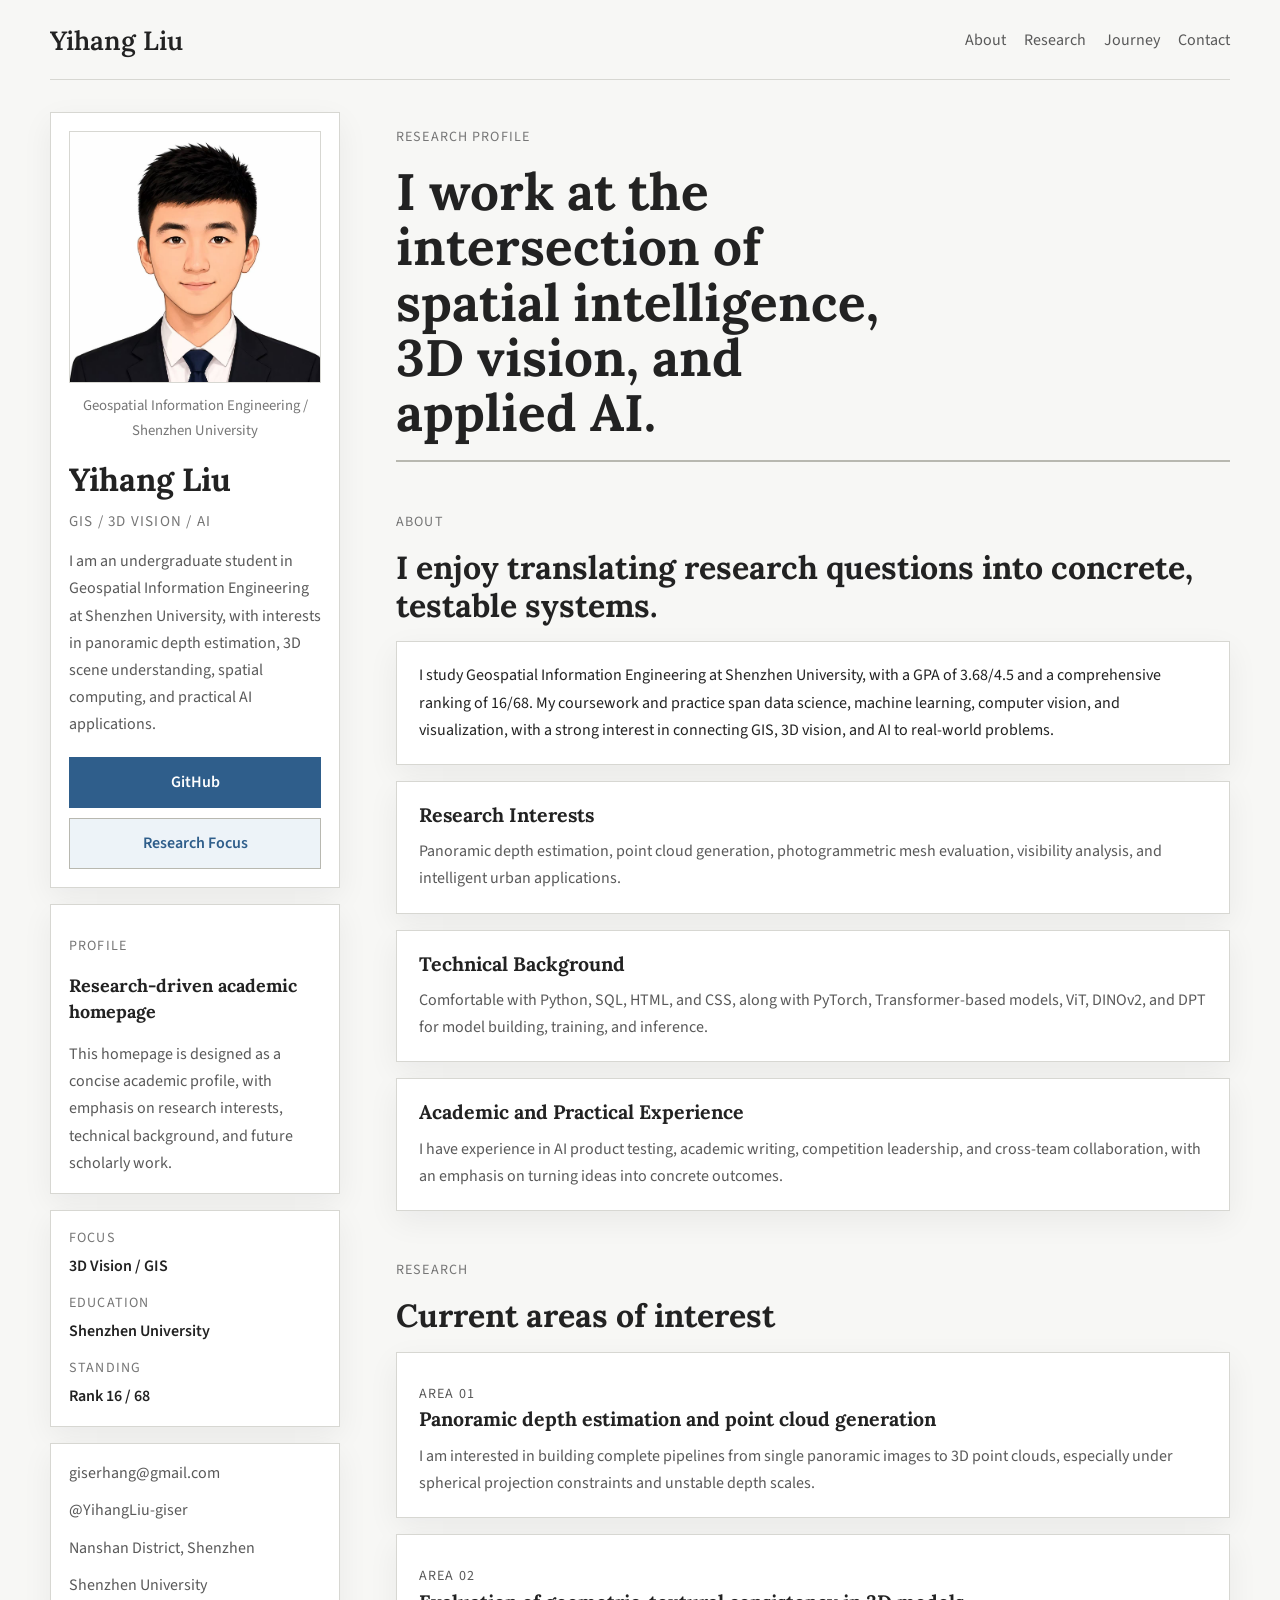
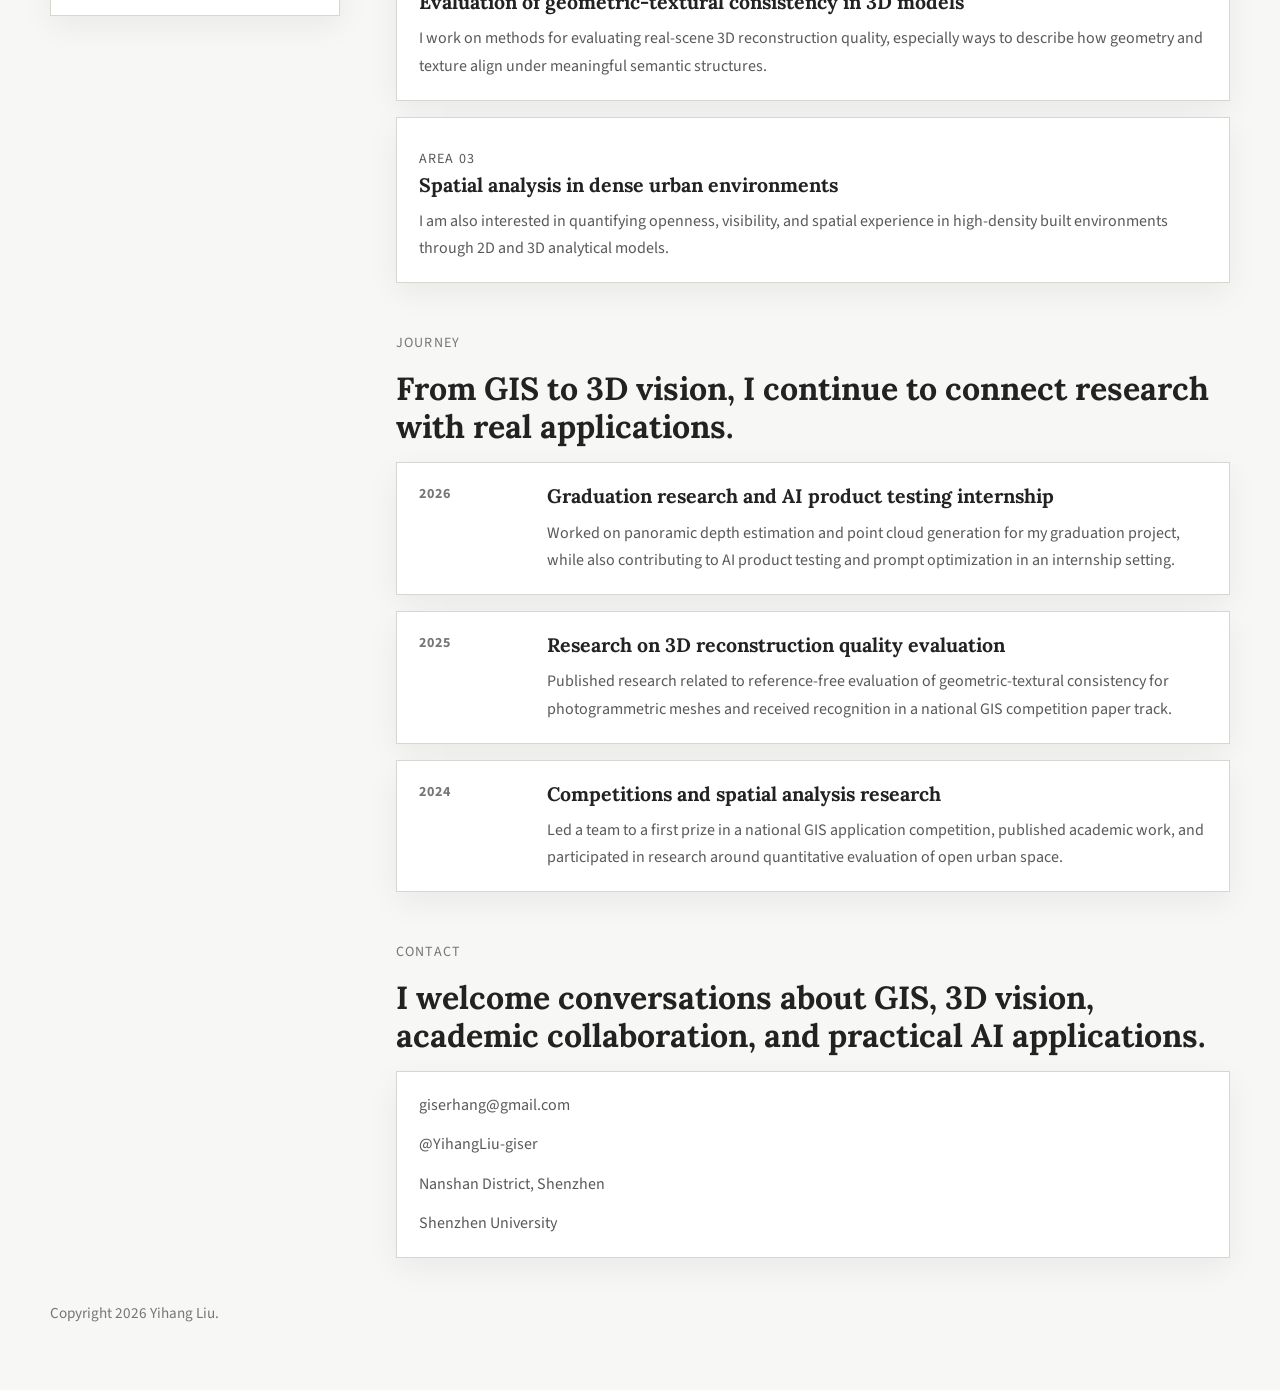
==== index.html @ d3632fd4 "Restyle homepage to academic layout" ====
﻿<!DOCTYPE html>
<html lang="en">
  <head>
    <meta charset="UTF-8" />
    <meta name="viewport" content="width=device-width, initial-scale=1.0" />
    <title>Yihang Liu | Academic Homepage</title>
    <meta
      name="description"
      content="Academic homepage of Yihang Liu, featuring research interests, academic experience, and contact information in 3D vision, GIS, and AI."
    />
    <link rel="preconnect" href="https://fonts.googleapis.com" />
    <link rel="preconnect" href="https://fonts.gstatic.com" crossorigin />
    <link
      href="https://fonts.googleapis.com/css2?family=Lora:wght@500;600;700&family=Source+Sans+3:wght@400;500;600;700&display=swap"
      rel="stylesheet"
    />
    <style>
:root {
  --page-bg: #f7f7f5;
  --surface: #ffffff;
  --line: #d7d7d2;
  --line-strong: #b8b8b0;
  --text: #222222;
  --muted: #595959;
  --muted-soft: #767676;
  --accent: #2f5e8b;
  --accent-soft: #edf3f8;
  --shadow: 0 10px 30px rgba(15, 20, 30, 0.06);
}

* {
  box-sizing: border-box;
}

html {
  scroll-behavior: smooth;
}

body {
  margin: 0;
  background: var(--page-bg);
  color: var(--text);
  font-family: "Source Sans 3", sans-serif;
  line-height: 1.7;
}

a {
  color: var(--accent);
  text-decoration: none;
}

a:hover {
  text-decoration: underline;
}

.page-shell {
  width: min(1180px, calc(100% - 32px));
  margin: 0 auto;
  padding: 0 0 48px;
}

.site-header {
  position: sticky;
  top: 0;
  z-index: 10;
  display: flex;
  align-items: center;
  justify-content: space-between;
  gap: 24px;
  padding: 18px 0 16px;
  border-bottom: 1px solid var(--line);
  background: rgba(247, 247, 245, 0.96);
  backdrop-filter: blur(10px);
}

.brand {
  color: var(--text);
  font-family: "Lora", serif;
  font-size: 1.65rem;
  font-weight: 600;
}

.site-nav {
  display: flex;
  flex-wrap: wrap;
  gap: 18px;
}

.site-nav a {
  color: var(--muted);
  font-size: 1rem;
}

.page-layout {
  display: grid;
  grid-template-columns: minmax(250px, 290px) minmax(0, 1fr);
  gap: 56px;
  padding-top: 32px;
}

.profile-sidebar {
  position: sticky;
  top: 92px;
  align-self: start;
}

.profile-card,
.profile-note,
.profile-stats,
.profile-contact,
.about-summary,
.detail-card,
.project-entry,
.timeline-entry,
.contact-list {
  background: var(--surface);
  border: 1px solid var(--line);
  box-shadow: var(--shadow);
}

.profile-card,
.profile-note,
.profile-stats,
.profile-contact {
  margin-bottom: 16px;
}

.profile-card {
  padding: 18px;
}

.profile-media {
  margin-bottom: 18px;
}

.profile-media img {
  display: block;
  width: 100%;
  border: 1px solid var(--line);
}

.profile-caption {
  margin: 10px 0 0;
  color: var(--muted-soft);
  font-size: 0.92rem;
  text-align: center;
}

.profile-name,
.intro-section h2,
.section-heading h2,
.detail-card h3,
.project-entry h3,
.timeline-entry h3,
.profile-note h2 {
  margin: 0;
  font-family: "Lora", serif;
}

.profile-name {
  font-size: 2rem;
  line-height: 1.18;
}

.profile-role {
  margin: 10px 0 0;
  color: var(--muted-soft);
  font-size: 0.94rem;
  text-transform: uppercase;
  letter-spacing: 0.08em;
}

.profile-bio {
  margin: 14px 0 0;
  color: var(--muted);
  font-size: 1rem;
}

.profile-actions {
  display: flex;
  flex-direction: column;
  gap: 10px;
  margin-top: 18px;
}

.button {
  display: block;
  padding: 11px 14px;
  border: 1px solid var(--line-strong);
  font-weight: 600;
  text-align: center;
}

.button.primary {
  color: #ffffff;
  background: var(--accent);
  border-color: var(--accent);
}

.button.secondary {
  color: var(--accent);
  background: var(--accent-soft);
}

.profile-note,
.profile-stats,
.profile-contact {
  padding: 16px 18px;
}

.note-label,
.section-kicker,
.section-label,
.project-tag,
.timeline-period,
.stat-item span {
  color: var(--muted-soft);
  font-size: 0.88rem;
  letter-spacing: 0.08em;
  text-transform: uppercase;
}

.profile-note h2 {
  margin-top: 6px;
  font-size: 1.12rem;
  line-height: 1.45;
}

.profile-note p:last-child {
  margin-bottom: 0;
  color: var(--muted);
}

.profile-stats {
  display: grid;
  gap: 12px;
}

.stat-item {
  display: grid;
  gap: 2px;
}

.stat-item strong {
  font-size: 1rem;
  font-weight: 600;
}

.profile-contact {
  display: grid;
  gap: 10px;
}

.contact-item {
  color: var(--muted);
  font-size: 1rem;
}

.content-column {
  min-width: 0;
}

.intro-section {
  padding-bottom: 20px;
  border-bottom: 2px solid var(--line-strong);
}

.intro-section h2 {
  max-width: 15ch;
  margin-top: 8px;
  font-size: clamp(2.35rem, 4vw, 3.6rem);
  line-height: 1.08;
}

.section {
  padding-top: 34px;
}

.section-heading {
  margin-bottom: 16px;
}

.section-heading h2 {
  margin-top: 6px;
  font-size: 2rem;
  line-height: 1.2;
}

.about-summary,
.contact-list {
  padding: 20px 22px;
}

.about-summary p,
.contact-list {
  margin: 0;
}

.about-points,
.project-list,
.timeline {
  display: grid;
  gap: 16px;
  margin-top: 16px;
}

.detail-card,
.project-entry,
.timeline-entry {
  padding: 20px 22px;
}

.detail-card h3,
.project-entry h3,
.timeline-entry h3 {
  font-size: 1.22rem;
  line-height: 1.35;
}

.detail-card p,
.project-entry p,
.timeline-entry p {
  margin: 10px 0 0;
  color: var(--muted);
}

.project-tag {
  margin: 0 0 8px;
}

.project-media {
  margin-top: 16px;
}

.project-media img {
  display: block;
  width: 100%;
  border: 1px solid var(--line);
}

.inline-link {
  display: inline-block;
  margin-top: 12px;
  font-weight: 600;
}

.timeline {
  position: relative;
}

.timeline-entry {
  display: grid;
  grid-template-columns: 110px 1fr;
  gap: 18px;
}

.timeline-period {
  font-weight: 700;
}

.contact-list {
  display: grid;
  gap: 12px;
}

.site-footer {
  padding-top: 28px;
  color: var(--muted-soft);
  font-size: 0.95rem;
}

.reveal {
  opacity: 0;
  transform: translateY(12px);
  transition: opacity 420ms ease, transform 420ms ease;
}

.reveal.is-visible {
  opacity: 1;
  transform: translateY(0);
}

@media (max-width: 960px) {
  .page-layout {
    grid-template-columns: 1fr;
    gap: 28px;
  }

  .profile-sidebar {
    position: static;
  }

  .intro-section h2 {
    max-width: none;
  }
}

@media (max-width: 640px) {
  .page-shell {
    width: min(100% - 20px, 1180px);
  }

  .site-header {
    position: static;
    flex-direction: column;
    align-items: flex-start;
  }

  .site-nav {
    gap: 14px;
  }

  .timeline-entry {
    grid-template-columns: 1fr;
    gap: 10px;
  }
}

    </style>
  </head>
  <body>
    <div class="page-shell">
      <header class="site-header">
        <a class="brand" id="brand-link" href="#top">Yihang Liu</a>
        <nav class="site-nav" id="site-nav" aria-label="Primary"></nav>
      </header>

      <main class="page-layout" id="top">
        <aside class="profile-sidebar reveal">
          <div class="profile-card">
            <div class="profile-media" id="hero-media" hidden></div>
            <h1 class="profile-name" id="sidebar-name"></h1>
            <p class="profile-role" id="hero-eyebrow"></p>
            <p class="profile-bio" id="hero-text"></p>
            <div class="profile-actions" id="hero-actions"></div>
          </div>

          <div class="profile-note">
            <p class="note-label" id="hero-card-label"></p>
            <h2 id="hero-card-title"></h2>
            <p id="hero-card-text"></p>
          </div>

          <div class="profile-stats" id="hero-stats"></div>
          <div class="profile-contact" id="sidebar-contact"></div>
        </aside>

        <article class="content-column">
          <section class="intro-section reveal">
            <p class="section-kicker">Research Profile</p>
            <h2 id="hero-title"></h2>
          </section>

          <section class="section reveal" id="about">
            <div class="section-heading">
              <p class="section-label" id="about-eyebrow"></p>
              <h2 id="about-title"></h2>
            </div>
            <div class="about-summary">
              <p id="about-summary"></p>
            </div>
            <div class="about-points" id="about-points"></div>
          </section>

          <section class="section reveal" id="projects">
            <div class="section-heading">
              <p class="section-label" id="projects-eyebrow"></p>
              <h2 id="projects-title"></h2>
            </div>
            <div class="project-list" id="project-grid"></div>
          </section>

          <section class="section reveal" id="journey">
            <div class="section-heading">
              <p class="section-label" id="journey-eyebrow"></p>
              <h2 id="journey-title"></h2>
            </div>
            <div class="timeline" id="timeline"></div>
          </section>

          <section class="section reveal" id="contact">
            <div class="section-heading">
              <p class="section-label" id="contact-eyebrow"></p>
              <h2 id="contact-title"></h2>
            </div>
            <div class="contact-list" id="contact-card"></div>
          </section>
        </article>
      </main>

      <footer class="site-footer">
        <p id="footer-text"></p>
      </footer>
    </div>

    <script>
window.SITE_CONTENT = {
  meta: {
    title: "Yihang Liu | Academic Homepage",
    description:
      "Academic homepage of Yihang Liu, featuring research interests, academic experience, and contact information in 3D vision, GIS, and AI.",
  },
  brand: "Yihang Liu",
  navigation: [
    { label: "About", href: "#about" },
    { label: "Research", href: "#projects" },
    { label: "Journey", href: "#journey" },
    { label: "Contact", href: "#contact" },
  ],
  hero: {
    eyebrow: "GIS / 3D Vision / AI",
    title: "I work at the intersection of spatial intelligence, 3D vision, and applied AI.",
    text:
      "I am an undergraduate student in Geospatial Information Engineering at Shenzhen University, with interests in panoramic depth estimation, 3D scene understanding, spatial computing, and practical AI applications.",
    actions: [
      { label: "GitHub", href: "https://github.com/YihangLiu-giser", variant: "primary" },
      { label: "Research Focus", href: "#projects", variant: "secondary" },
    ],
    panel: {
      label: "Profile",
      title: "Research-driven academic homepage",
      text:
        "This homepage is designed as a concise academic profile, with emphasis on research interests, technical background, and future scholarly work.",
    },
    image: {
      src: "[data-uri]",
      alt: "Portrait of Yihang Liu",
      caption: "Geospatial Information Engineering / Shenzhen University",
    },
    stats: [
      { label: "Focus", value: "3D Vision / GIS" },
      { label: "Education", value: "Shenzhen University" },
      { label: "Standing", value: "Rank 16 / 68" },
    ],
  },
  about: {
    eyebrow: "About",
    title: "I enjoy translating research questions into concrete, testable systems.",
    summary:
      "I study Geospatial Information Engineering at Shenzhen University, with a GPA of 3.68/4.5 and a comprehensive ranking of 16/68. My coursework and practice span data science, machine learning, computer vision, and visualization, with a strong interest in connecting GIS, 3D vision, and AI to real-world problems.",
    points: [
      {
        title: "Research Interests",
        text: "Panoramic depth estimation, point cloud generation, photogrammetric mesh evaluation, visibility analysis, and intelligent urban applications.",
      },
      {
        title: "Technical Background",
        text: "Comfortable with Python, SQL, HTML, and CSS, along with PyTorch, Transformer-based models, ViT, DINOv2, and DPT for model building, training, and inference.",
      },
      {
        title: "Academic and Practical Experience",
        text: "I have experience in AI product testing, academic writing, competition leadership, and cross-team collaboration, with an emphasis on turning ideas into concrete outcomes.",
      },
    ],
  },
  projects: {
    eyebrow: "Research",
    title: "Current areas of interest",
    items: [
      {
        tag: "Area 01",
        title: "Panoramic depth estimation and point cloud generation",
        text:
          "I am interested in building complete pipelines from single panoramic images to 3D point clouds, especially under spherical projection constraints and unstable depth scales.",
        href: "",
        linkLabel: "",
        image: {
          src: "",
          alt: "Panoramic depth research",
        },
      },
      {
        tag: "Area 02",
        title: "Evaluation of geometric-textural consistency in 3D models",
        text:
          "I work on methods for evaluating real-scene 3D reconstruction quality, especially ways to describe how geometry and texture align under meaningful semantic structures.",
        href: "",
        linkLabel: "",
        image: {
          src: "",
          alt: "3D model evaluation",
        },
      },
      {
        tag: "Area 03",
        title: "Spatial analysis in dense urban environments",
        text:
          "I am also interested in quantifying openness, visibility, and spatial experience in high-density built environments through 2D and 3D analytical models.",
        href: "",
        linkLabel: "",
        image: {
          src: "",
          alt: "Urban spatial analysis",
        },
      },
    ],
  },
  journey: {
    eyebrow: "Journey",
    title: "From GIS to 3D vision, I continue to connect research with real applications.",
    items: [
      {
        period: "2026",
        title: "Graduation research and AI product testing internship",
        text:
          "Worked on panoramic depth estimation and point cloud generation for my graduation project, while also contributing to AI product testing and prompt optimization in an internship setting.",
      },
      {
        period: "2025",
        title: "Research on 3D reconstruction quality evaluation",
        text:
          "Published research related to reference-free evaluation of geometric-textural consistency for photogrammetric meshes and received recognition in a national GIS competition paper track.",
      },
      {
        period: "2024",
        title: "Competitions and spatial analysis research",
        text:
          "Led a team to a first prize in a national GIS application competition, published academic work, and participated in research around quantitative evaluation of open urban space.",
      },
    ],
  },
  contact: {
    eyebrow: "Contact",
    title: "I welcome conversations about GIS, 3D vision, academic collaboration, and practical AI applications.",
    items: [
      { label: "giserhang@gmail.com", href: "mailto:giserhang@gmail.com" },
      { label: "@YihangLiu-giser", href: "https://github.com/YihangLiu-giser" },
      { label: "Nanshan District, Shenzhen" },
      { label: "Shenzhen University" },
    ],
  },
  footer: {
    name: "Yihang Liu",
  },
};

    </script>
    <script>
const siteContent = window.SITE_CONTENT;

function setText(id, value) {
  const node = document.getElementById(id);
  if (node) {
    node.textContent = value || "";
  }
}

function createLink({ href, label, className }) {
  const anchor = document.createElement("a");
  anchor.href = href;
  anchor.textContent = label;
  if (className) {
    anchor.className = className;
  }
  return anchor;
}

function createSectionCard(title, text) {
  const article = document.createElement("article");
  const heading = document.createElement("h3");
  const paragraph = document.createElement("p");

  article.className = "detail-card";
  heading.textContent = title;
  paragraph.textContent = text;
  article.append(heading, paragraph);

  return article;
}

function renderNav(items) {
  const nav = document.getElementById("site-nav");
  items.forEach((item) => {
    nav.append(createLink({ href: item.href, label: item.label }));
  });
}

function renderHero(hero, brand) {
  setText("sidebar-name", brand);
  setText("hero-eyebrow", hero.eyebrow);
  setText("hero-title", hero.title);
  setText("hero-text", hero.text);
  setText("hero-card-label", hero.panel.label);
  setText("hero-card-title", hero.panel.title);
  setText("hero-card-text", hero.panel.text);

  const actions = document.getElementById("hero-actions");
  hero.actions.forEach((action) => {
    actions.append(
      createLink({
        href: action.href,
        label: action.label,
        className: `button ${action.variant}`,
      })
    );
  });

  const stats = document.getElementById("hero-stats");
  hero.stats.forEach((item) => {
    const article = document.createElement("article");
    const label = document.createElement("span");
    const value = document.createElement("strong");

    article.className = "stat-item";
    label.textContent = item.label;
    value.textContent = item.value;
    article.append(label, value);
    stats.append(article);
  });

  const media = document.getElementById("hero-media");
  if (!hero.image || !hero.image.src) {
    media.hidden = true;
    return;
  }

  media.hidden = false;
  const img = document.createElement("img");
  img.src = hero.image.src;
  img.alt = hero.image.alt || hero.title;
  media.append(img);

  if (hero.image.caption) {
    const caption = document.createElement("p");
    caption.className = "profile-caption";
    caption.textContent = hero.image.caption;
    media.append(caption);
  }
}

function renderAbout(about) {
  setText("about-eyebrow", about.eyebrow);
  setText("about-title", about.title);
  setText("about-summary", about.summary);

  const container = document.getElementById("about-points");
  about.points.forEach((item) => {
    container.append(createSectionCard(item.title, item.text));
  });
}

function renderProjects(projects) {
  setText("projects-eyebrow", projects.eyebrow);
  setText("projects-title", projects.title);

  const grid = document.getElementById("project-grid");
  projects.items.forEach((item) => {
    const article = document.createElement("article");
    const tag = document.createElement("p");
    const heading = document.createElement("h3");
    const text = document.createElement("p");

    article.className = "project-entry";
    tag.className = "project-tag";
    tag.textContent = item.tag;
    heading.textContent = item.title;
    text.textContent = item.text;
    article.append(tag, heading, text);

    if (item.image && item.image.src) {
      const media = document.createElement("div");
      const img = document.createElement("img");
      media.className = "project-media";
      img.src = item.image.src;
      img.alt = item.image.alt || item.title;
      media.append(img);
      article.append(media);
    }

    if (item.href && item.linkLabel) {
      article.append(
        createLink({
          href: item.href,
          label: item.linkLabel,
          className: "inline-link",
        })
      );
    }

    grid.append(article);
  });
}

function renderJourney(journey) {
  setText("journey-eyebrow", journey.eyebrow);
  setText("journey-title", journey.title);

  const timeline = document.getElementById("timeline");
  journey.items.forEach((item) => {
    const article = document.createElement("article");
    const period = document.createElement("span");
    const content = document.createElement("div");
    const heading = document.createElement("h3");
    const text = document.createElement("p");

    article.className = "timeline-entry";
    period.className = "timeline-period";
    period.textContent = item.period;
    heading.textContent = item.title;
    text.textContent = item.text;
    content.append(heading, text);
    article.append(period, content);
    timeline.append(article);
  });
}

function renderContact(contact) {
  setText("contact-eyebrow", contact.eyebrow);
  setText("contact-title", contact.title);

  const mainContainer = document.getElementById("contact-card");
  const sideContainer = document.getElementById("sidebar-contact");

  contact.items.forEach((item) => {
    const row = document.createElement(item.href ? "a" : "span");
    row.className = "contact-item";
    row.textContent = item.label;

    if (item.href) {
      row.href = item.href;
    }

    const sideRow = row.cloneNode(true);
    mainContainer.append(row);
    sideContainer.append(sideRow);
  });
}

function renderFooter(footer) {
  const currentYear = new Date().getFullYear();
  setText("footer-text", `Copyright ${currentYear} ${footer.name}.`);
}

function renderSite(content) {
  document.title = content.meta.title;
  const description = document.querySelector('meta[name="description"]');
  if (description) {
    description.setAttribute("content", content.meta.description);
  }

  const brandLink = document.getElementById("brand-link");
  brandLink.textContent = content.brand;

  renderNav(content.navigation);
  renderHero(content.hero, content.brand);
  renderAbout(content.about);
  renderProjects(content.projects);
  renderJourney(content.journey);
  renderContact(content.contact);
  renderFooter(content.footer);
}

function initReveal() {
  const revealNodes = document.querySelectorAll(".reveal");
  const revealObserver = new IntersectionObserver(
    (entries) => {
      entries.forEach((entry) => {
        if (!entry.isIntersecting) {
          return;
        }
        entry.target.classList.add("is-visible");
        revealObserver.unobserve(entry.target);
      });
    },
    { threshold: 0.12 }
  );

  revealNodes.forEach((node, index) => {
    node.style.transitionDelay = `${Math.min(index * 50, 180)}ms`;
    revealObserver.observe(node);
  });
}

renderSite(siteContent);
initReveal();

    </script>
  </body>
</html>
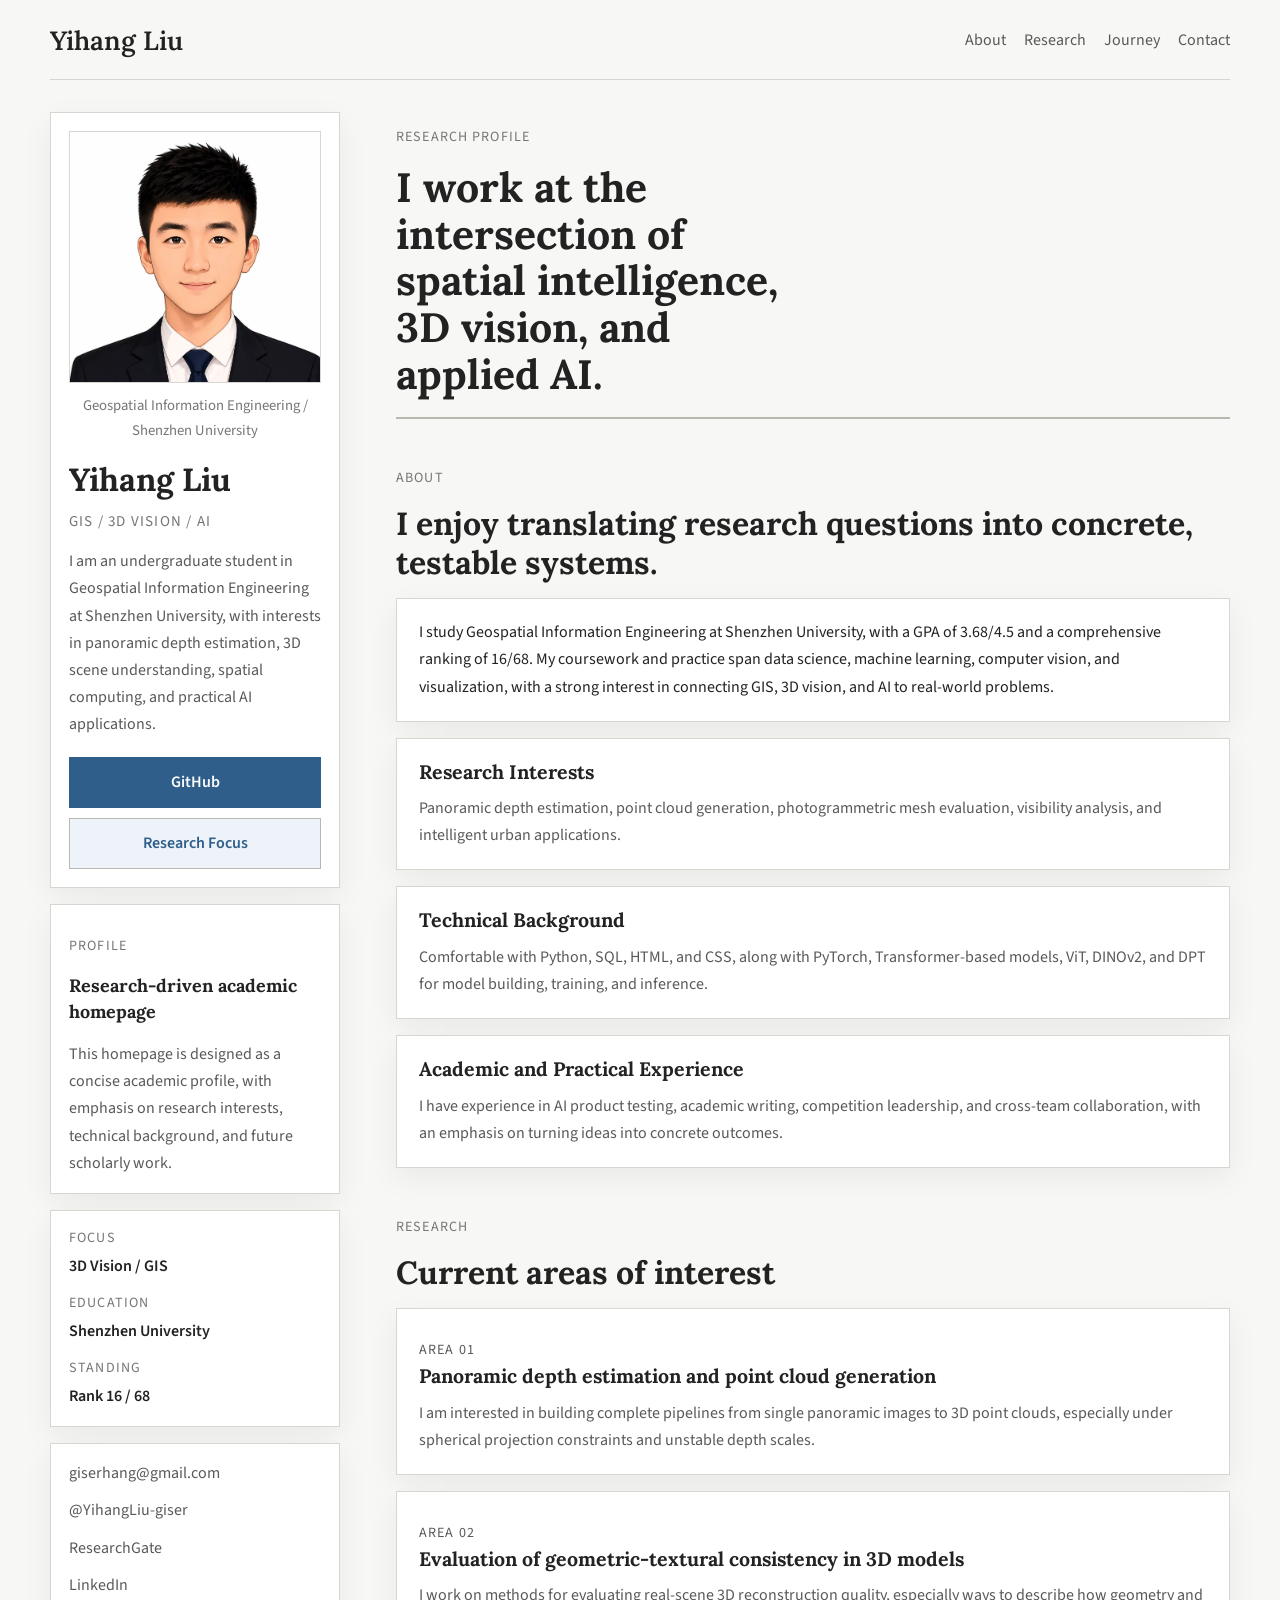
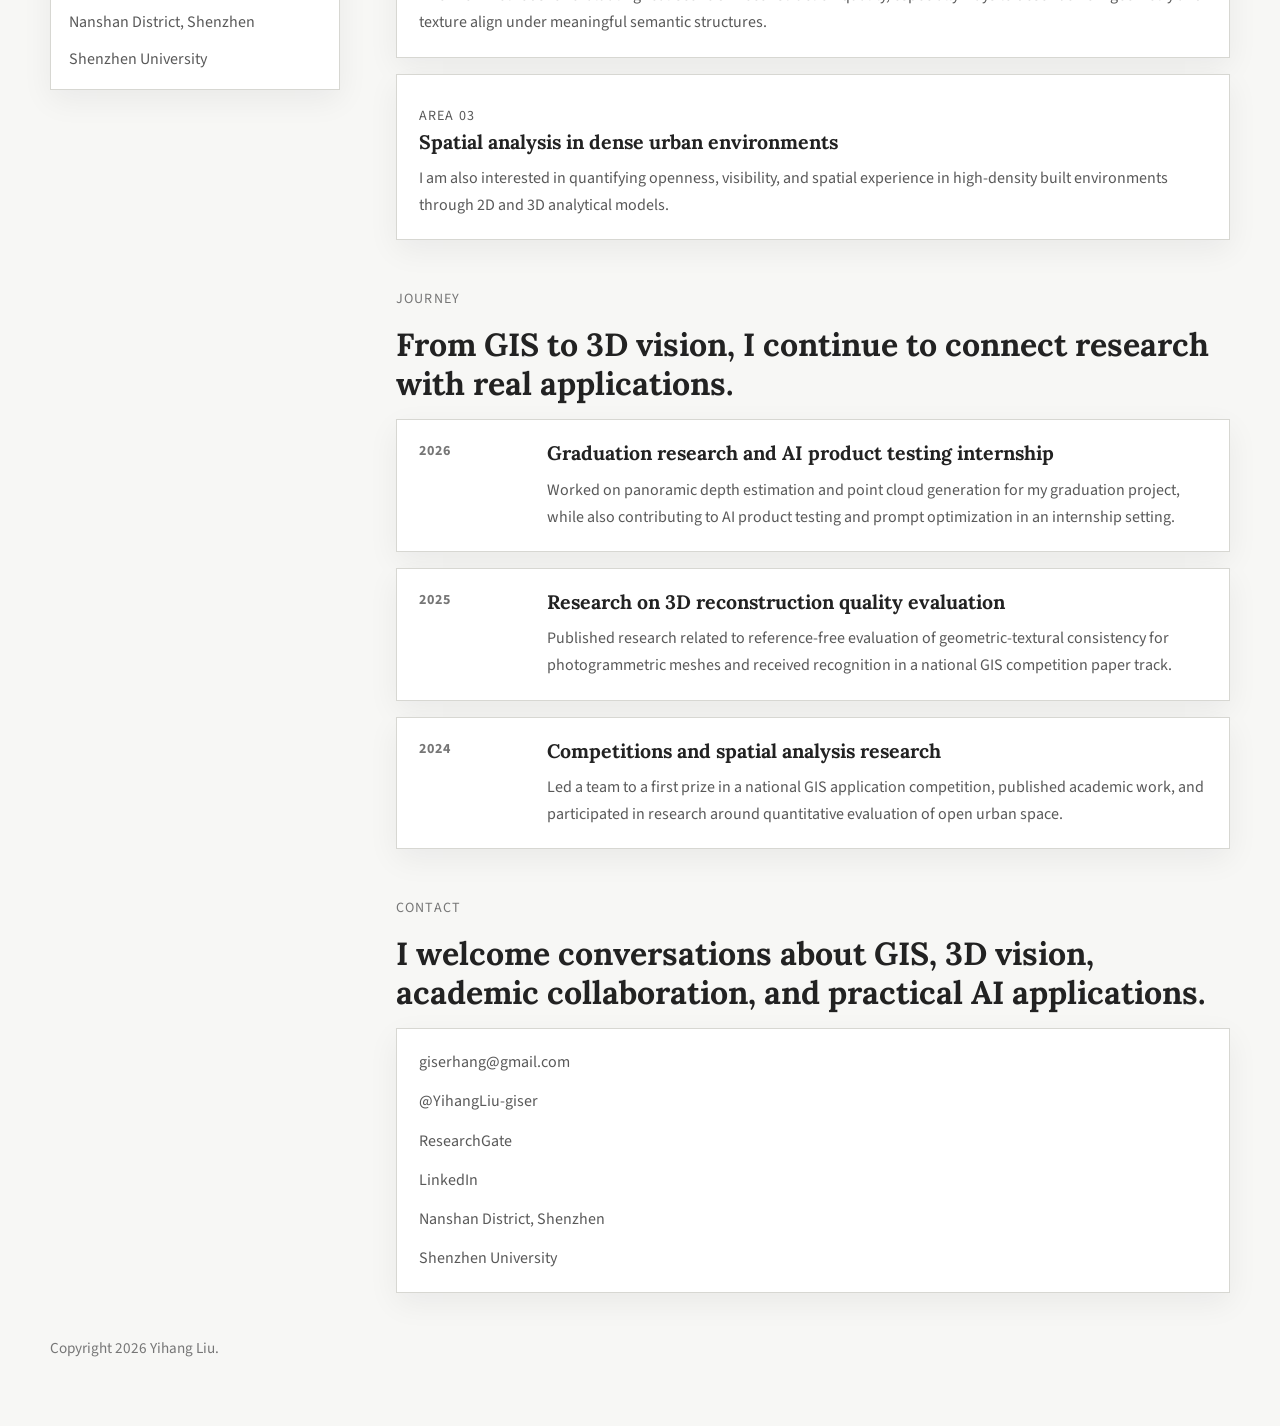
==== commit 261f11f6: "Add contact links and refine heading size" ====
--- a/index.html
+++ b/index.html
@@ -268,8 +268,8 @@
 .intro-section h2 {
   max-width: 15ch;
   margin-top: 8px;
-  font-size: clamp(2.35rem, 4vw, 3.6rem);
-  line-height: 1.08;
+  font-size: clamp(1.9rem, 3.2vw, 2.9rem);
+  line-height: 1.14;
 }
 
 .section {
@@ -625,6 +625,14 @@
     items: [
       { label: "giserhang@gmail.com", href: "mailto:giserhang@gmail.com" },
       { label: "@YihangLiu-giser", href: "https://github.com/YihangLiu-giser" },
+      {
+        label: "ResearchGate",
+        href: "https://www.researchgate.net/profile/Yihang-Liu-12?ev=hdr_xprf",
+      },
+      {
+        label: "LinkedIn",
+        href: "https://www.linkedin.com/in/yihang-liu-1ab7333a9/",
+      },
       { label: "Nanshan District, Shenzhen" },
       { label: "Shenzhen University" },
     ],
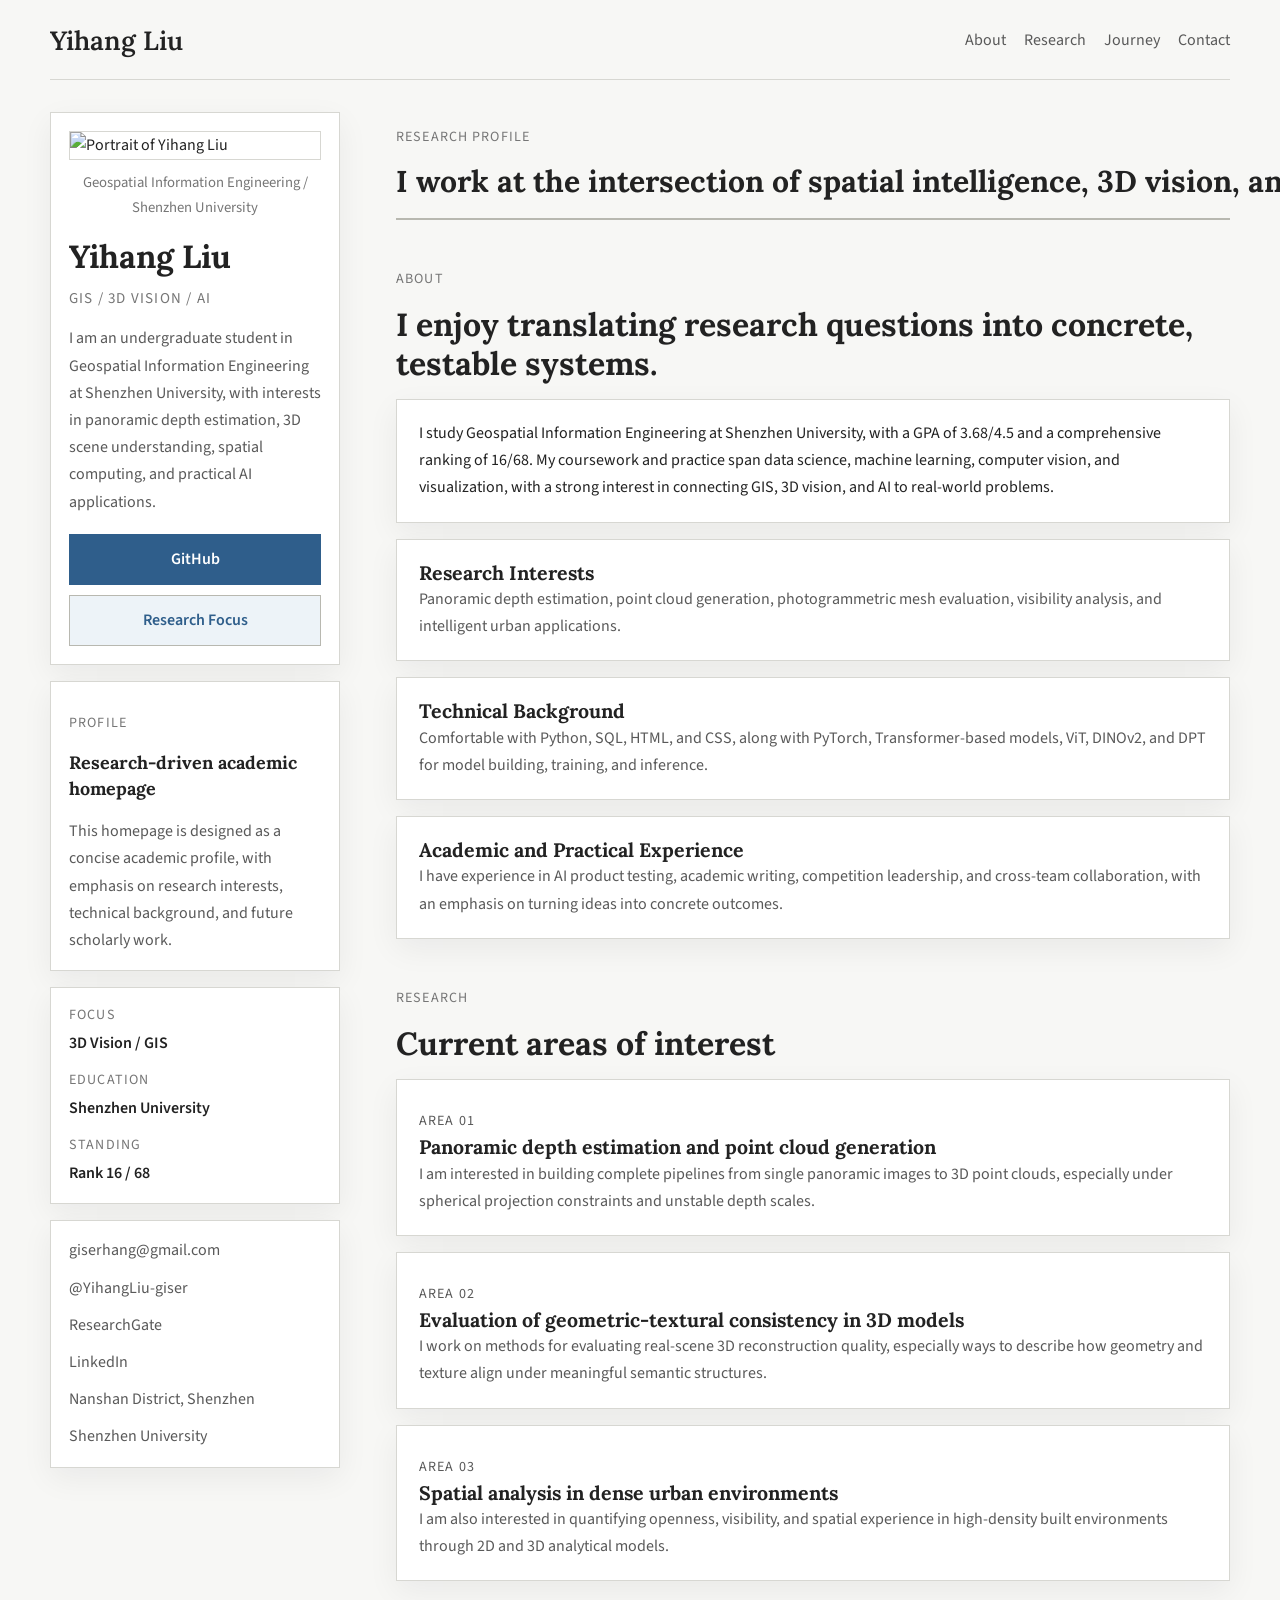
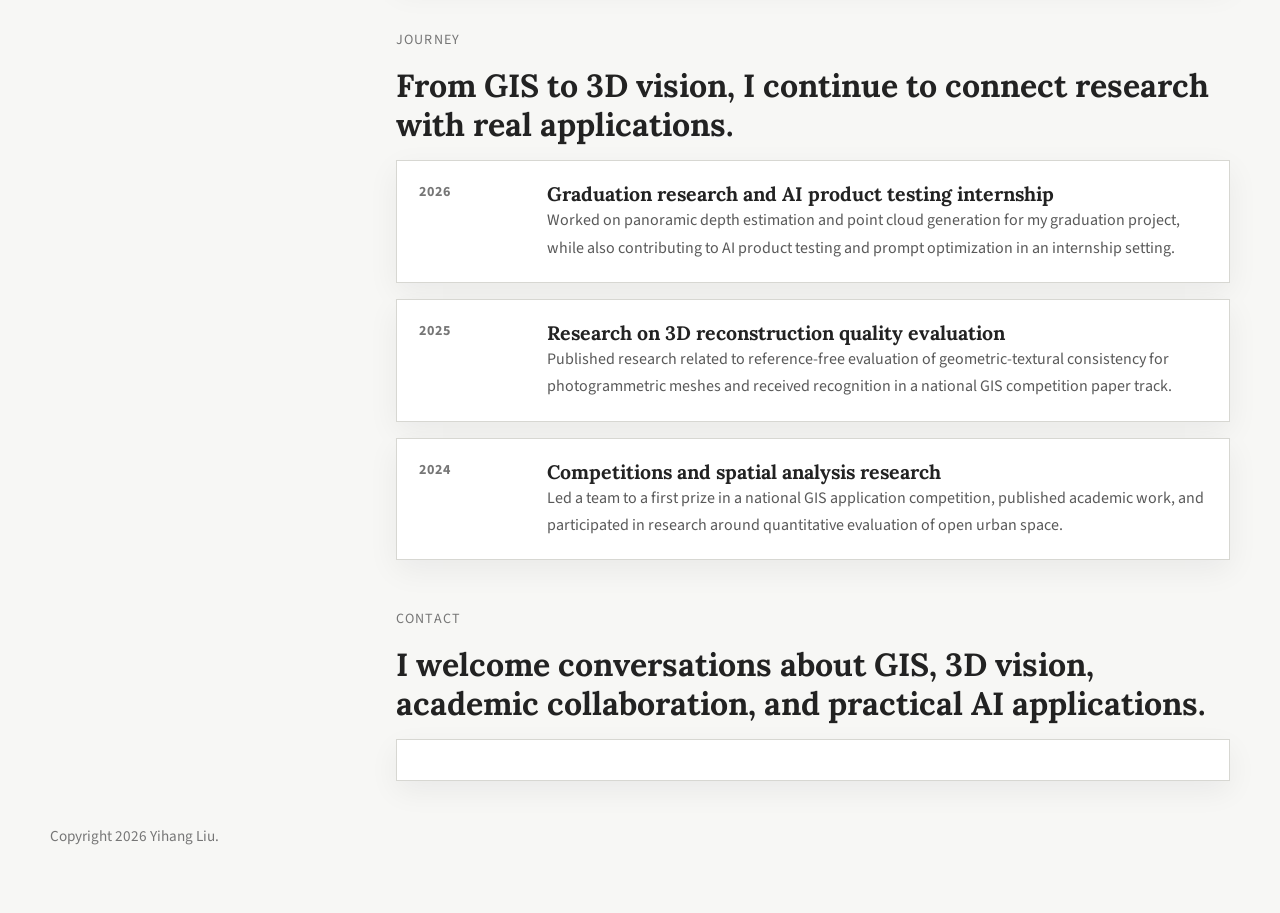
==== commit 14f6500c: "Switch homepage to editable multi-file layout" ====
--- a/index.html
+++ b/index.html
@@ -1,4 +1,4 @@
-﻿<!DOCTYPE html>
+<!DOCTYPE html>
 <html lang="en">
   <head>
     <meta charset="UTF-8" />
@@ -14,409 +14,8 @@
       href="https://fonts.googleapis.com/css2?family=Lora:wght@500;600;700&family=Source+Sans+3:wght@400;500;600;700&display=swap"
       rel="stylesheet"
     />
-    <style>
-:root {
-  --page-bg: #f7f7f5;
-  --surface: #ffffff;
-  --line: #d7d7d2;
-  --line-strong: #b8b8b0;
-  --text: #222222;
-  --muted: #595959;
-  --muted-soft: #767676;
-  --accent: #2f5e8b;
-  --accent-soft: #edf3f8;
-  --shadow: 0 10px 30px rgba(15, 20, 30, 0.06);
-}
-
-* {
-  box-sizing: border-box;
-}
-
-html {
-  scroll-behavior: smooth;
-}
-
-body {
-  margin: 0;
-  background: var(--page-bg);
-  color: var(--text);
-  font-family: "Source Sans 3", sans-serif;
-  line-height: 1.7;
-}
-
-a {
-  color: var(--accent);
-  text-decoration: none;
-}
-
-a:hover {
-  text-decoration: underline;
-}
-
-.page-shell {
-  width: min(1180px, calc(100% - 32px));
-  margin: 0 auto;
-  padding: 0 0 48px;
-}
-
-.site-header {
-  position: sticky;
-  top: 0;
-  z-index: 10;
-  display: flex;
-  align-items: center;
-  justify-content: space-between;
-  gap: 24px;
-  padding: 18px 0 16px;
-  border-bottom: 1px solid var(--line);
-  background: rgba(247, 247, 245, 0.96);
-  backdrop-filter: blur(10px);
-}
-
-.brand {
-  color: var(--text);
-  font-family: "Lora", serif;
-  font-size: 1.65rem;
-  font-weight: 600;
-}
-
-.site-nav {
-  display: flex;
-  flex-wrap: wrap;
-  gap: 18px;
-}
-
-.site-nav a {
-  color: var(--muted);
-  font-size: 1rem;
-}
-
-.page-layout {
-  display: grid;
-  grid-template-columns: minmax(250px, 290px) minmax(0, 1fr);
-  gap: 56px;
-  padding-top: 32px;
-}
-
-.profile-sidebar {
-  position: sticky;
-  top: 92px;
-  align-self: start;
-}
-
-.profile-card,
-.profile-note,
-.profile-stats,
-.profile-contact,
-.about-summary,
-.detail-card,
-.project-entry,
-.timeline-entry,
-.contact-list {
-  background: var(--surface);
-  border: 1px solid var(--line);
-  box-shadow: var(--shadow);
-}
-
-.profile-card,
-.profile-note,
-.profile-stats,
-.profile-contact {
-  margin-bottom: 16px;
-}
-
-.profile-card {
-  padding: 18px;
-}
-
-.profile-media {
-  margin-bottom: 18px;
-}
-
-.profile-media img {
-  display: block;
-  width: 100%;
-  border: 1px solid var(--line);
-}
-
-.profile-caption {
-  margin: 10px 0 0;
-  color: var(--muted-soft);
-  font-size: 0.92rem;
-  text-align: center;
-}
-
-.profile-name,
-.intro-section h2,
-.section-heading h2,
-.detail-card h3,
-.project-entry h3,
-.timeline-entry h3,
-.profile-note h2 {
-  margin: 0;
-  font-family: "Lora", serif;
-}
-
-.profile-name {
-  font-size: 2rem;
-  line-height: 1.18;
-}
-
-.profile-role {
-  margin: 10px 0 0;
-  color: var(--muted-soft);
-  font-size: 0.94rem;
-  text-transform: uppercase;
-  letter-spacing: 0.08em;
-}
-
-.profile-bio {
-  margin: 14px 0 0;
-  color: var(--muted);
-  font-size: 1rem;
-}
-
-.profile-actions {
-  display: flex;
-  flex-direction: column;
-  gap: 10px;
-  margin-top: 18px;
-}
-
-.button {
-  display: block;
-  padding: 11px 14px;
-  border: 1px solid var(--line-strong);
-  font-weight: 600;
-  text-align: center;
-}
-
-.button.primary {
-  color: #ffffff;
-  background: var(--accent);
-  border-color: var(--accent);
-}
-
-.button.secondary {
-  color: var(--accent);
-  background: var(--accent-soft);
-}
-
-.profile-note,
-.profile-stats,
-.profile-contact {
-  padding: 16px 18px;
-}
-
-.note-label,
-.section-kicker,
-.section-label,
-.project-tag,
-.timeline-period,
-.stat-item span {
-  color: var(--muted-soft);
-  font-size: 0.88rem;
-  letter-spacing: 0.08em;
-  text-transform: uppercase;
-}
-
-.profile-note h2 {
-  margin-top: 6px;
-  font-size: 1.12rem;
-  line-height: 1.45;
-}
-
-.profile-note p:last-child {
-  margin-bottom: 0;
-  color: var(--muted);
-}
-
-.profile-stats {
-  display: grid;
-  gap: 12px;
-}
-
-.stat-item {
-  display: grid;
-  gap: 2px;
-}
-
-.stat-item strong {
-  font-size: 1rem;
-  font-weight: 600;
-}
-
-.profile-contact {
-  display: grid;
-  gap: 10px;
-}
-
-.contact-item {
-  color: var(--muted);
-  font-size: 1rem;
-}
-
-.content-column {
-  min-width: 0;
-}
-
-.intro-section {
-  padding-bottom: 20px;
-  border-bottom: 2px solid var(--line-strong);
-}
-
-.intro-section h2 {
-  max-width: 15ch;
-  margin-top: 8px;
-  font-size: clamp(1.9rem, 3.2vw, 2.9rem);
-  line-height: 1.14;
-}
-
-.section {
-  padding-top: 34px;
-}
-
-.section-heading {
-  margin-bottom: 16px;
-}
-
-.section-heading h2 {
-  margin-top: 6px;
-  font-size: 2rem;
-  line-height: 1.2;
-}
-
-.about-summary,
-.contact-list {
-  padding: 20px 22px;
-}
-
-.about-summary p,
-.contact-list {
-  margin: 0;
-}
-
-.about-points,
-.project-list,
-.timeline {
-  display: grid;
-  gap: 16px;
-  margin-top: 16px;
-}
-
-.detail-card,
-.project-entry,
-.timeline-entry {
-  padding: 20px 22px;
-}
-
-.detail-card h3,
-.project-entry h3,
-.timeline-entry h3 {
-  font-size: 1.22rem;
-  line-height: 1.35;
-}
-
-.detail-card p,
-.project-entry p,
-.timeline-entry p {
-  margin: 10px 0 0;
-  color: var(--muted);
-}
-
-.project-tag {
-  margin: 0 0 8px;
-}
-
-.project-media {
-  margin-top: 16px;
-}
-
-.project-media img {
-  display: block;
-  width: 100%;
-  border: 1px solid var(--line);
-}
-
-.inline-link {
-  display: inline-block;
-  margin-top: 12px;
-  font-weight: 600;
-}
-
-.timeline {
-  position: relative;
-}
-
-.timeline-entry {
-  display: grid;
-  grid-template-columns: 110px 1fr;
-  gap: 18px;
-}
-
-.timeline-period {
-  font-weight: 700;
-}
-
-.contact-list {
-  display: grid;
-  gap: 12px;
-}
-
-.site-footer {
-  padding-top: 28px;
-  color: var(--muted-soft);
-  font-size: 0.95rem;
-}
-
-.reveal {
-  opacity: 0;
-  transform: translateY(12px);
-  transition: opacity 420ms ease, transform 420ms ease;
-}
-
-.reveal.is-visible {
-  opacity: 1;
-  transform: translateY(0);
-}
-
-@media (max-width: 960px) {
-  .page-layout {
-    grid-template-columns: 1fr;
-    gap: 28px;
-  }
-
-  .profile-sidebar {
-    position: static;
-  }
-
-  .intro-section h2 {
-    max-width: none;
-  }
-}
-
-@media (max-width: 640px) {
-  .page-shell {
-    width: min(100% - 20px, 1180px);
-  }
-
-  .site-header {
-    position: static;
-    flex-direction: column;
-    align-items: flex-start;
-  }
-
-  .site-nav {
-    gap: 14px;
-  }
-
-  .timeline-entry {
-    grid-template-columns: 1fr;
-    gap: 10px;
-  }
-}
-
-    </style>
+    <link rel="icon" type="image/svg+xml" href="./favicon.svg" />
+    <link rel="stylesheet" href="./styles.css" />
   </head>
   <body>
     <div class="page-shell">
@@ -493,395 +92,7 @@
       </footer>
     </div>
 
-    <script>
-window.SITE_CONTENT = {
-  meta: {
-    title: "Yihang Liu | Academic Homepage",
-    description:
-      "Academic homepage of Yihang Liu, featuring research interests, academic experience, and contact information in 3D vision, GIS, and AI.",
-  },
-  brand: "Yihang Liu",
-  navigation: [
-    { label: "About", href: "#about" },
-    { label: "Research", href: "#projects" },
-    { label: "Journey", href: "#journey" },
-    { label: "Contact", href: "#contact" },
-  ],
-  hero: {
-    eyebrow: "GIS / 3D Vision / AI",
-    title: "I work at the intersection of spatial intelligence, 3D vision, and applied AI.",
-    text:
-      "I am an undergraduate student in Geospatial Information Engineering at Shenzhen University, with interests in panoramic depth estimation, 3D scene understanding, spatial computing, and practical AI applications.",
-    actions: [
-      { label: "GitHub", href: "https://github.com/YihangLiu-giser", variant: "primary" },
-      { label: "Research Focus", href: "#projects", variant: "secondary" },
-    ],
-    panel: {
-      label: "Profile",
-      title: "Research-driven academic homepage",
-      text:
-        "This homepage is designed as a concise academic profile, with emphasis on research interests, technical background, and future scholarly work.",
-    },
-    image: {
-      src: "[data-uri]",
-      alt: "Portrait of Yihang Liu",
-      caption: "Geospatial Information Engineering / Shenzhen University",
-    },
-    stats: [
-      { label: "Focus", value: "3D Vision / GIS" },
-      { label: "Education", value: "Shenzhen University" },
-      { label: "Standing", value: "Rank 16 / 68" },
-    ],
-  },
-  about: {
-    eyebrow: "About",
-    title: "I enjoy translating research questions into concrete, testable systems.",
-    summary:
-      "I study Geospatial Information Engineering at Shenzhen University, with a GPA of 3.68/4.5 and a comprehensive ranking of 16/68. My coursework and practice span data science, machine learning, computer vision, and visualization, with a strong interest in connecting GIS, 3D vision, and AI to real-world problems.",
-    points: [
-      {
-        title: "Research Interests",
-        text: "Panoramic depth estimation, point cloud generation, photogrammetric mesh evaluation, visibility analysis, and intelligent urban applications.",
-      },
-      {
-        title: "Technical Background",
-        text: "Comfortable with Python, SQL, HTML, and CSS, along with PyTorch, Transformer-based models, ViT, DINOv2, and DPT for model building, training, and inference.",
-      },
-      {
-        title: "Academic and Practical Experience",
-        text: "I have experience in AI product testing, academic writing, competition leadership, and cross-team collaboration, with an emphasis on turning ideas into concrete outcomes.",
-      },
-    ],
-  },
-  projects: {
-    eyebrow: "Research",
-    title: "Current areas of interest",
-    items: [
-      {
-        tag: "Area 01",
-        title: "Panoramic depth estimation and point cloud generation",
-        text:
-          "I am interested in building complete pipelines from single panoramic images to 3D point clouds, especially under spherical projection constraints and unstable depth scales.",
-        href: "",
-        linkLabel: "",
-        image: {
-          src: "",
-          alt: "Panoramic depth research",
-        },
-      },
-      {
-        tag: "Area 02",
-        title: "Evaluation of geometric-textural consistency in 3D models",
-        text:
-          "I work on methods for evaluating real-scene 3D reconstruction quality, especially ways to describe how geometry and texture align under meaningful semantic structures.",
-        href: "",
-        linkLabel: "",
-        image: {
-          src: "",
-          alt: "3D model evaluation",
-        },
-      },
-      {
-        tag: "Area 03",
-        title: "Spatial analysis in dense urban environments",
-        text:
-          "I am also interested in quantifying openness, visibility, and spatial experience in high-density built environments through 2D and 3D analytical models.",
-        href: "",
-        linkLabel: "",
-        image: {
-          src: "",
-          alt: "Urban spatial analysis",
-        },
-      },
-    ],
-  },
-  journey: {
-    eyebrow: "Journey",
-    title: "From GIS to 3D vision, I continue to connect research with real applications.",
-    items: [
-      {
-        period: "2026",
-        title: "Graduation research and AI product testing internship",
-        text:
-          "Worked on panoramic depth estimation and point cloud generation for my graduation project, while also contributing to AI product testing and prompt optimization in an internship setting.",
-      },
-      {
-        period: "2025",
-        title: "Research on 3D reconstruction quality evaluation",
-        text:
-          "Published research related to reference-free evaluation of geometric-textural consistency for photogrammetric meshes and received recognition in a national GIS competition paper track.",
-      },
-      {
-        period: "2024",
-        title: "Competitions and spatial analysis research",
-        text:
-          "Led a team to a first prize in a national GIS application competition, published academic work, and participated in research around quantitative evaluation of open urban space.",
-      },
-    ],
-  },
-  contact: {
-    eyebrow: "Contact",
-    title: "I welcome conversations about GIS, 3D vision, academic collaboration, and practical AI applications.",
-    items: [
-      { label: "giserhang@gmail.com", href: "mailto:giserhang@gmail.com" },
-      { label: "@YihangLiu-giser", href: "https://github.com/YihangLiu-giser" },
-      {
-        label: "ResearchGate",
-        href: "https://www.researchgate.net/profile/Yihang-Liu-12?ev=hdr_xprf",
-      },
-      {
-        label: "LinkedIn",
-        href: "https://www.linkedin.com/in/yihang-liu-1ab7333a9/",
-      },
-      { label: "Nanshan District, Shenzhen" },
-      { label: "Shenzhen University" },
-    ],
-  },
-  footer: {
-    name: "Yihang Liu",
-  },
-};
-
-    </script>
-    <script>
-const siteContent = window.SITE_CONTENT;
-
-function setText(id, value) {
-  const node = document.getElementById(id);
-  if (node) {
-    node.textContent = value || "";
-  }
-}
-
-function createLink({ href, label, className }) {
-  const anchor = document.createElement("a");
-  anchor.href = href;
-  anchor.textContent = label;
-  if (className) {
-    anchor.className = className;
-  }
-  return anchor;
-}
-
-function createSectionCard(title, text) {
-  const article = document.createElement("article");
-  const heading = document.createElement("h3");
-  const paragraph = document.createElement("p");
-
-  article.className = "detail-card";
-  heading.textContent = title;
-  paragraph.textContent = text;
-  article.append(heading, paragraph);
-
-  return article;
-}
-
-function renderNav(items) {
-  const nav = document.getElementById("site-nav");
-  items.forEach((item) => {
-    nav.append(createLink({ href: item.href, label: item.label }));
-  });
-}
-
-function renderHero(hero, brand) {
-  setText("sidebar-name", brand);
-  setText("hero-eyebrow", hero.eyebrow);
-  setText("hero-title", hero.title);
-  setText("hero-text", hero.text);
-  setText("hero-card-label", hero.panel.label);
-  setText("hero-card-title", hero.panel.title);
-  setText("hero-card-text", hero.panel.text);
-
-  const actions = document.getElementById("hero-actions");
-  hero.actions.forEach((action) => {
-    actions.append(
-      createLink({
-        href: action.href,
-        label: action.label,
-        className: `button ${action.variant}`,
-      })
-    );
-  });
-
-  const stats = document.getElementById("hero-stats");
-  hero.stats.forEach((item) => {
-    const article = document.createElement("article");
-    const label = document.createElement("span");
-    const value = document.createElement("strong");
-
-    article.className = "stat-item";
-    label.textContent = item.label;
-    value.textContent = item.value;
-    article.append(label, value);
-    stats.append(article);
-  });
-
-  const media = document.getElementById("hero-media");
-  if (!hero.image || !hero.image.src) {
-    media.hidden = true;
-    return;
-  }
-
-  media.hidden = false;
-  const img = document.createElement("img");
-  img.src = hero.image.src;
-  img.alt = hero.image.alt || hero.title;
-  media.append(img);
-
-  if (hero.image.caption) {
-    const caption = document.createElement("p");
-    caption.className = "profile-caption";
-    caption.textContent = hero.image.caption;
-    media.append(caption);
-  }
-}
-
-function renderAbout(about) {
-  setText("about-eyebrow", about.eyebrow);
-  setText("about-title", about.title);
-  setText("about-summary", about.summary);
-
-  const container = document.getElementById("about-points");
-  about.points.forEach((item) => {
-    container.append(createSectionCard(item.title, item.text));
-  });
-}
-
-function renderProjects(projects) {
-  setText("projects-eyebrow", projects.eyebrow);
-  setText("projects-title", projects.title);
-
-  const grid = document.getElementById("project-grid");
-  projects.items.forEach((item) => {
-    const article = document.createElement("article");
-    const tag = document.createElement("p");
-    const heading = document.createElement("h3");
-    const text = document.createElement("p");
-
-    article.className = "project-entry";
-    tag.className = "project-tag";
-    tag.textContent = item.tag;
-    heading.textContent = item.title;
-    text.textContent = item.text;
-    article.append(tag, heading, text);
-
-    if (item.image && item.image.src) {
-      const media = document.createElement("div");
-      const img = document.createElement("img");
-      media.className = "project-media";
-      img.src = item.image.src;
-      img.alt = item.image.alt || item.title;
-      media.append(img);
-      article.append(media);
-    }
-
-    if (item.href && item.linkLabel) {
-      article.append(
-        createLink({
-          href: item.href,
-          label: item.linkLabel,
-          className: "inline-link",
-        })
-      );
-    }
-
-    grid.append(article);
-  });
-}
-
-function renderJourney(journey) {
-  setText("journey-eyebrow", journey.eyebrow);
-  setText("journey-title", journey.title);
-
-  const timeline = document.getElementById("timeline");
-  journey.items.forEach((item) => {
-    const article = document.createElement("article");
-    const period = document.createElement("span");
-    const content = document.createElement("div");
-    const heading = document.createElement("h3");
-    const text = document.createElement("p");
-
-    article.className = "timeline-entry";
-    period.className = "timeline-period";
-    period.textContent = item.period;
-    heading.textContent = item.title;
-    text.textContent = item.text;
-    content.append(heading, text);
-    article.append(period, content);
-    timeline.append(article);
-  });
-}
-
-function renderContact(contact) {
-  setText("contact-eyebrow", contact.eyebrow);
-  setText("contact-title", contact.title);
-
-  const mainContainer = document.getElementById("contact-card");
-  const sideContainer = document.getElementById("sidebar-contact");
-
-  contact.items.forEach((item) => {
-    const row = document.createElement(item.href ? "a" : "span");
-    row.className = "contact-item";
-    row.textContent = item.label;
-
-    if (item.href) {
-      row.href = item.href;
-    }
-
-    const sideRow = row.cloneNode(true);
-    mainContainer.append(row);
-    sideContainer.append(sideRow);
-  });
-}
-
-function renderFooter(footer) {
-  const currentYear = new Date().getFullYear();
-  setText("footer-text", `Copyright ${currentYear} ${footer.name}.`);
-}
-
-function renderSite(content) {
-  document.title = content.meta.title;
-  const description = document.querySelector('meta[name="description"]');
-  if (description) {
-    description.setAttribute("content", content.meta.description);
-  }
-
-  const brandLink = document.getElementById("brand-link");
-  brandLink.textContent = content.brand;
-
-  renderNav(content.navigation);
-  renderHero(content.hero, content.brand);
-  renderAbout(content.about);
-  renderProjects(content.projects);
-  renderJourney(content.journey);
-  renderContact(content.contact);
-  renderFooter(content.footer);
-}
-
-function initReveal() {
-  const revealNodes = document.querySelectorAll(".reveal");
-  const revealObserver = new IntersectionObserver(
-    (entries) => {
-      entries.forEach((entry) => {
-        if (!entry.isIntersecting) {
-          return;
-        }
-        entry.target.classList.add("is-visible");
-        revealObserver.unobserve(entry.target);
-      });
-    },
-    { threshold: 0.12 }
-  );
-
-  revealNodes.forEach((node, index) => {
-    node.style.transitionDelay = `${Math.min(index * 50, 180)}ms`;
-    revealObserver.observe(node);
-  });
-}
-
-renderSite(siteContent);
-initReveal();
-
-    </script>
+    <script src="./content.js"></script>
+    <script src="./script.js"></script>
   </body>
 </html>
--- a/styles.css
+++ b/styles.css
@@ -0,0 +1,435 @@
+:root {
+  --page-bg: #f7f7f5;
+  --surface: #ffffff;
+  --line: #d7d7d2;
+  --line-strong: #b8b8b0;
+  --text: #222222;
+  --muted: #595959;
+  --muted-soft: #767676;
+  --accent: #2f5e8b;
+  --accent-soft: #edf3f8;
+  --shadow: 0 10px 30px rgba(15, 20, 30, 0.06);
+}
+
+* {
+  box-sizing: border-box;
+}
+
+html {
+  scroll-behavior: smooth;
+}
+
+body {
+  margin: 0;
+  background: var(--page-bg);
+  color: var(--text);
+  font-family: "Source Sans 3", sans-serif;
+  line-height: 1.7;
+}
+
+a {
+  color: var(--accent);
+  text-decoration: none;
+}
+
+a:hover {
+  text-decoration: underline;
+}
+
+.page-shell {
+  width: min(1180px, calc(100% - 32px));
+  margin: 0 auto;
+  padding: 0 0 48px;
+}
+
+.site-header {
+  position: sticky;
+  top: 0;
+  z-index: 10;
+  display: flex;
+  align-items: center;
+  justify-content: space-between;
+  gap: 24px;
+  padding: 18px 0 16px;
+  border-bottom: 1px solid var(--line);
+  background: rgba(247, 247, 245, 0.96);
+  backdrop-filter: blur(10px);
+}
+
+.brand {
+  color: var(--text);
+  font-family: "Lora", serif;
+  font-size: 1.65rem;
+  font-weight: 600;
+}
+
+.site-nav {
+  display: flex;
+  flex-wrap: wrap;
+  gap: 18px;
+}
+
+.site-nav a {
+  color: var(--muted);
+  font-size: 1rem;
+}
+
+.page-layout {
+  display: grid;
+  grid-template-columns: minmax(250px, 290px) minmax(0, 1fr);
+  gap: 56px;
+  padding-top: 32px;
+}
+
+.profile-sidebar {
+  position: sticky;
+  top: 92px;
+  align-self: start;
+}
+
+.profile-card,
+.profile-note,
+.profile-stats,
+.profile-contact,
+.about-summary,
+.detail-card,
+.project-entry,
+.timeline-entry,
+.contact-list {
+  background: var(--surface);
+  border: 1px solid var(--line);
+  box-shadow: var(--shadow);
+}
+
+.profile-card,
+.profile-note,
+.profile-stats,
+.profile-contact {
+  margin-bottom: 16px;
+}
+
+.profile-card {
+  padding: 18px;
+}
+
+.profile-media {
+  margin-bottom: 18px;
+}
+
+.profile-media img {
+  display: block;
+  width: 100%;
+  border: 1px solid var(--line);
+}
+
+.profile-caption {
+  margin: 10px 0 0;
+  color: var(--muted-soft);
+  font-size: 0.92rem;
+  text-align: center;
+}
+
+.profile-name,
+.intro-section h2,
+.section-heading h2,
+.detail-card h3,
+.project-entry h3,
+.timeline-entry h3,
+.profile-note h2 {
+  margin: 0;
+  font-family: "Lora", serif;
+}
+
+.profile-name {
+  font-size: 2rem;
+  line-height: 1.18;
+}
+
+.profile-role {
+  margin: 10px 0 0;
+  color: var(--muted-soft);
+  font-size: 0.94rem;
+  text-transform: uppercase;
+  letter-spacing: 0.08em;
+}
+
+.profile-bio {
+  margin: 14px 0 0;
+  color: var(--muted);
+  font-size: 1rem;
+}
+
+.profile-actions {
+  display: flex;
+  flex-direction: column;
+  gap: 10px;
+  margin-top: 18px;
+}
+
+.button {
+  display: block;
+  padding: 11px 14px;
+  border: 1px solid var(--line-strong);
+  font-weight: 600;
+  text-align: center;
+}
+
+.button.primary {
+  color: #ffffff;
+  background: var(--accent);
+  border-color: var(--accent);
+}
+
+.button.secondary {
+  color: var(--accent);
+  background: var(--accent-soft);
+}
+
+.profile-note,
+.profile-stats,
+.profile-contact {
+  padding: 16px 18px;
+}
+
+.note-label,
+.section-kicker,
+.section-label,
+.project-tag,
+.timeline-period,
+.stat-item span {
+  color: var(--muted-soft);
+  font-size: 0.88rem;
+  letter-spacing: 0.08em;
+  text-transform: uppercase;
+}
+
+.profile-note h2 {
+  margin-top: 6px;
+  font-size: 1.12rem;
+  line-height: 1.45;
+}
+
+.profile-note p:last-child {
+  margin-bottom: 0;
+  color: var(--muted);
+}
+
+.profile-stats {
+  display: grid;
+  gap: 12px;
+}
+
+.stat-item {
+  display: grid;
+  gap: 2px;
+}
+
+.stat-item strong {
+  font-size: 1rem;
+  font-weight: 600;
+}
+
+.profile-contact {
+  display: grid;
+  gap: 10px;
+}
+
+.contact-item {
+  color: var(--muted);
+  font-size: 1rem;
+}
+
+.content-column {
+  min-width: 0;
+}
+
+.intro-section {
+  padding-bottom: 20px;
+  border-bottom: 2px solid var(--line-strong);
+}
+
+.intro-section h2 {
+  max-width: none;
+  margin-top: 8px;
+  font-size: clamp(1.35rem, 2.35vw, 2.35rem);
+  line-height: 1.14;
+  white-space: nowrap;
+}
+
+.section {
+  padding-top: 34px;
+}
+
+.section-heading {
+  margin-bottom: 16px;
+}
+
+.section-heading h2 {
+  margin-top: 6px;
+  font-size: 2rem;
+  line-height: 1.2;
+}
+
+.about-summary,
+.contact-list {
+  padding: 20px 22px;
+}
+
+.about-summary p,
+.contact-list {
+  margin: 0;
+}
+
+.rich-text > :first-child {
+  margin-top: 0;
+}
+
+.rich-text > :last-child {
+  margin-bottom: 0;
+}
+
+.rich-text p,
+.rich-text ul,
+.rich-text ol,
+.rich-text blockquote {
+  margin: 0 0 12px;
+}
+
+.rich-text img,
+.rich-text video,
+.rich-text iframe {
+  display: block;
+  max-width: 100%;
+  margin-top: 12px;
+  border: 1px solid var(--line);
+}
+
+.rich-text video,
+.rich-text iframe {
+  width: 100%;
+}
+
+.about-points,
+.project-list,
+.timeline {
+  display: grid;
+  gap: 16px;
+  margin-top: 16px;
+}
+
+.detail-card,
+.project-entry,
+.timeline-entry {
+  padding: 20px 22px;
+}
+
+.detail-card h3,
+.project-entry h3,
+.timeline-entry h3 {
+  font-size: 1.22rem;
+  line-height: 1.35;
+}
+
+.detail-card p,
+.project-entry p,
+.timeline-entry p {
+  margin: 10px 0 0;
+  color: var(--muted);
+}
+
+.project-tag {
+  margin: 0 0 8px;
+}
+
+.project-media {
+  margin-top: 16px;
+}
+
+.project-media img {
+  display: block;
+  width: 100%;
+  border: 1px solid var(--line);
+}
+
+.inline-link {
+  display: inline-block;
+  margin-top: 12px;
+  font-weight: 600;
+}
+
+.timeline {
+  position: relative;
+}
+
+.timeline-entry {
+  display: grid;
+  grid-template-columns: 110px 1fr;
+  gap: 18px;
+}
+
+.timeline-period {
+  font-weight: 700;
+}
+
+.contact-list {
+  display: grid;
+  gap: 12px;
+}
+
+.contact-copy {
+  color: var(--muted);
+}
+
+.site-footer {
+  padding-top: 28px;
+  color: var(--muted-soft);
+  font-size: 0.95rem;
+}
+
+.reveal {
+  opacity: 0;
+  transform: translateY(12px);
+  transition: opacity 420ms ease, transform 420ms ease;
+}
+
+.reveal.is-visible {
+  opacity: 1;
+  transform: translateY(0);
+}
+
+@media (max-width: 960px) {
+  .page-layout {
+    grid-template-columns: 1fr;
+    gap: 28px;
+  }
+
+  .profile-sidebar {
+    position: static;
+  }
+
+  .intro-section h2 {
+    white-space: normal;
+    font-size: clamp(1.7rem, 5.4vw, 2.4rem);
+  }
+}
+
+@media (max-width: 640px) {
+  .page-shell {
+    width: min(100% - 20px, 1180px);
+  }
+
+  .site-header {
+    position: static;
+    flex-direction: column;
+    align-items: flex-start;
+  }
+
+  .site-nav {
+    gap: 14px;
+  }
+
+  .timeline-entry {
+    grid-template-columns: 1fr;
+    gap: 10px;
+  }
+}
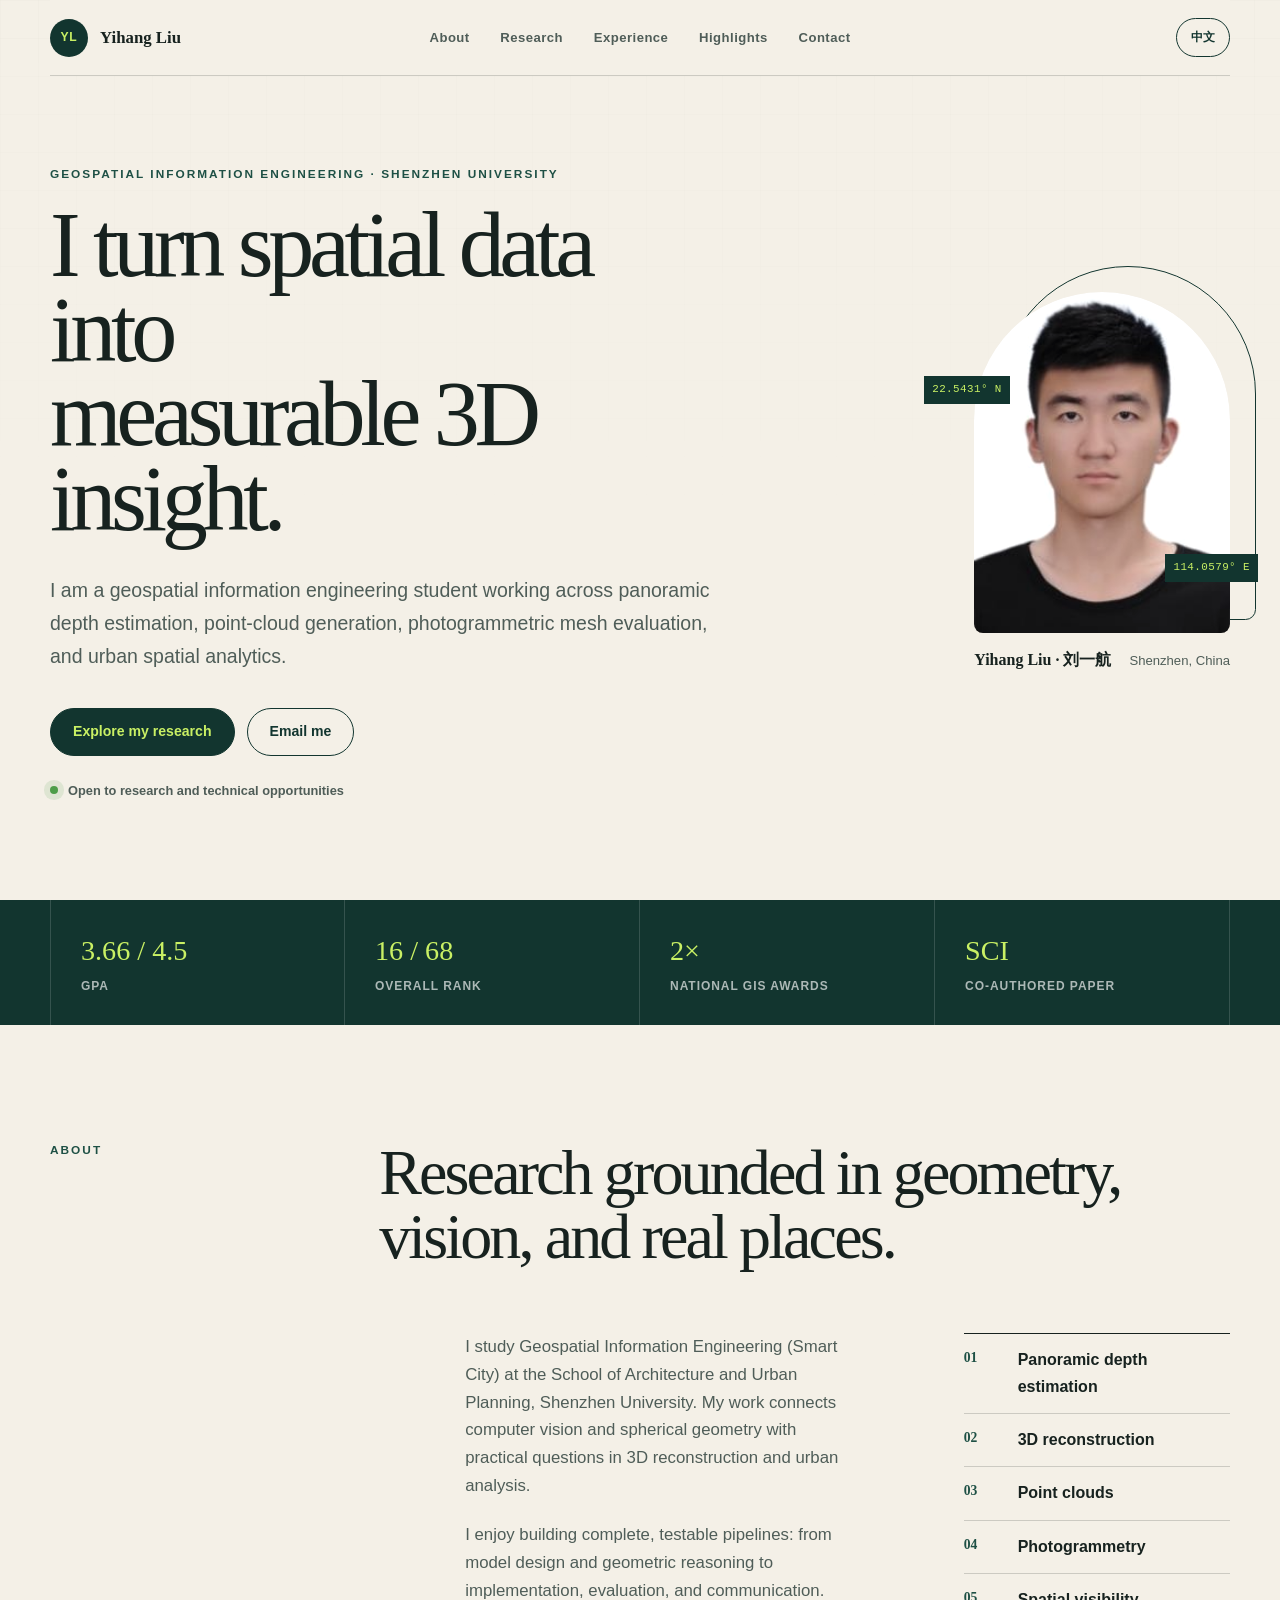
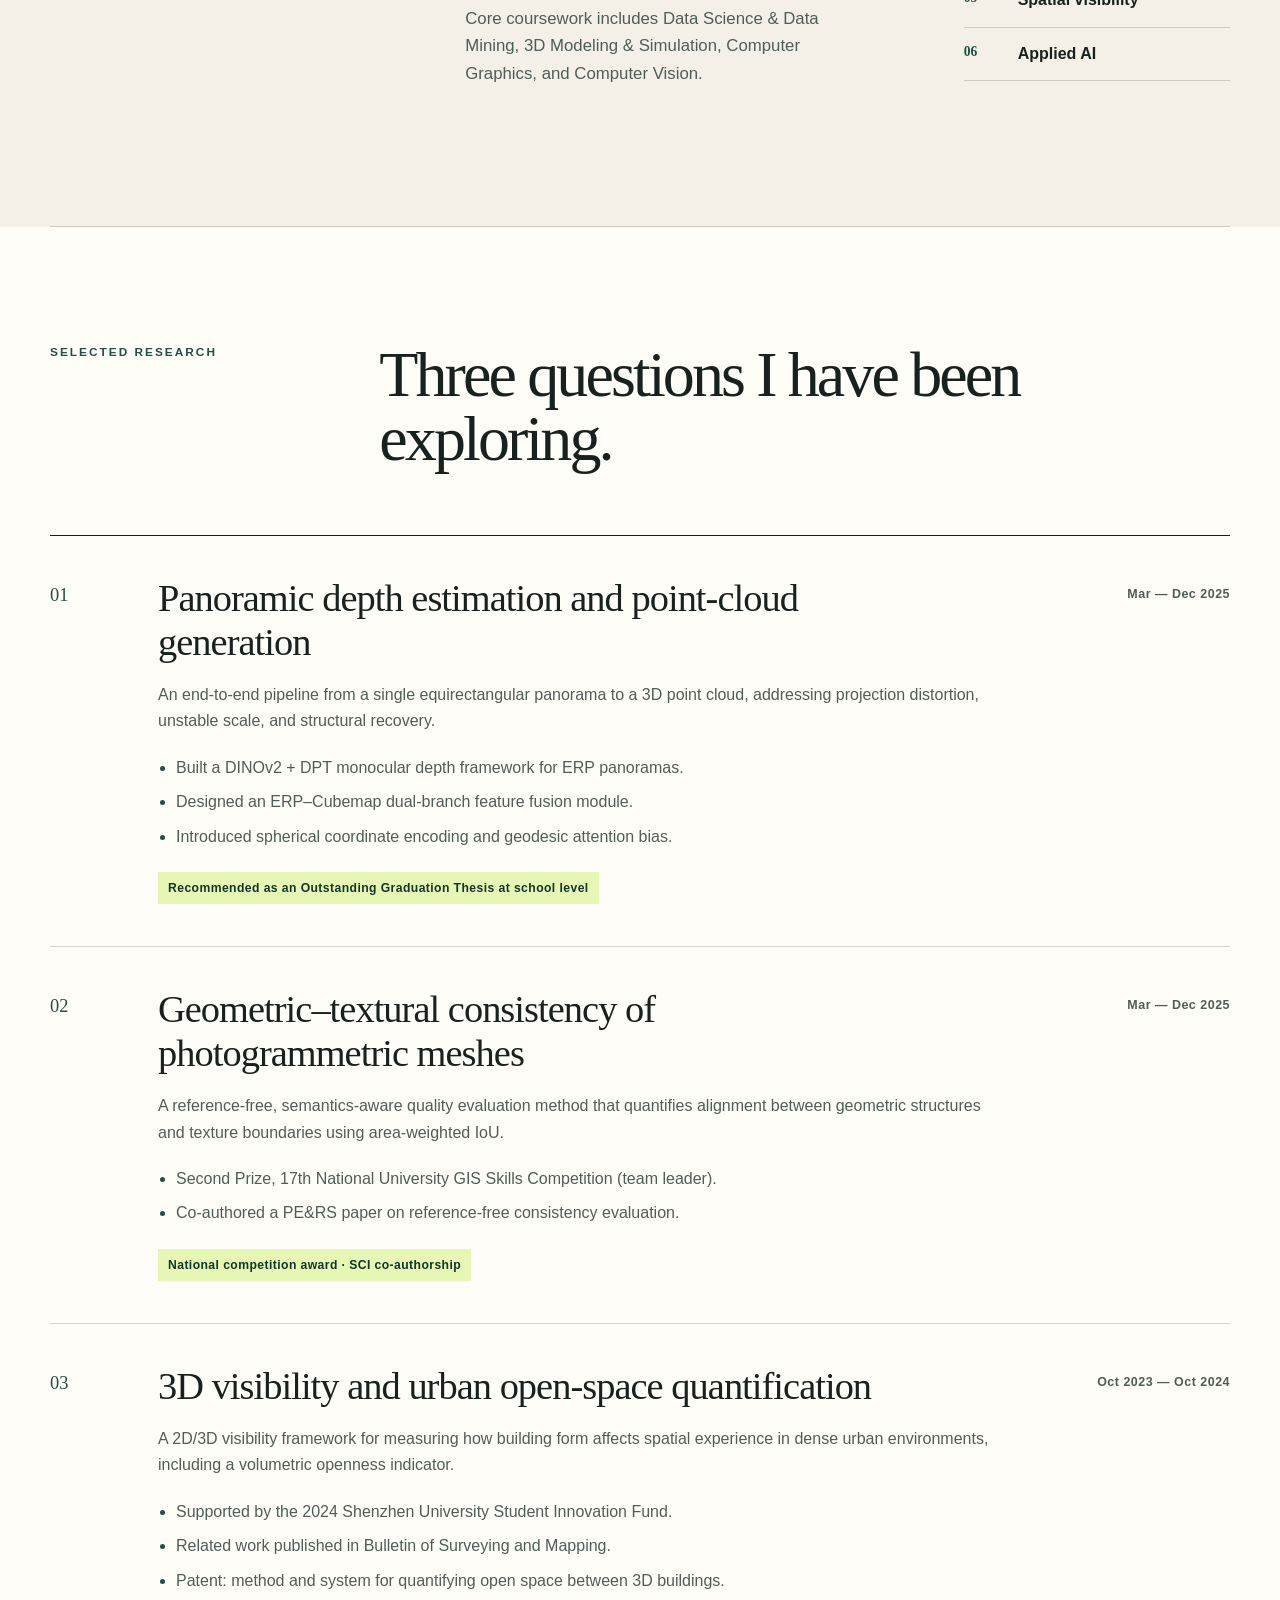
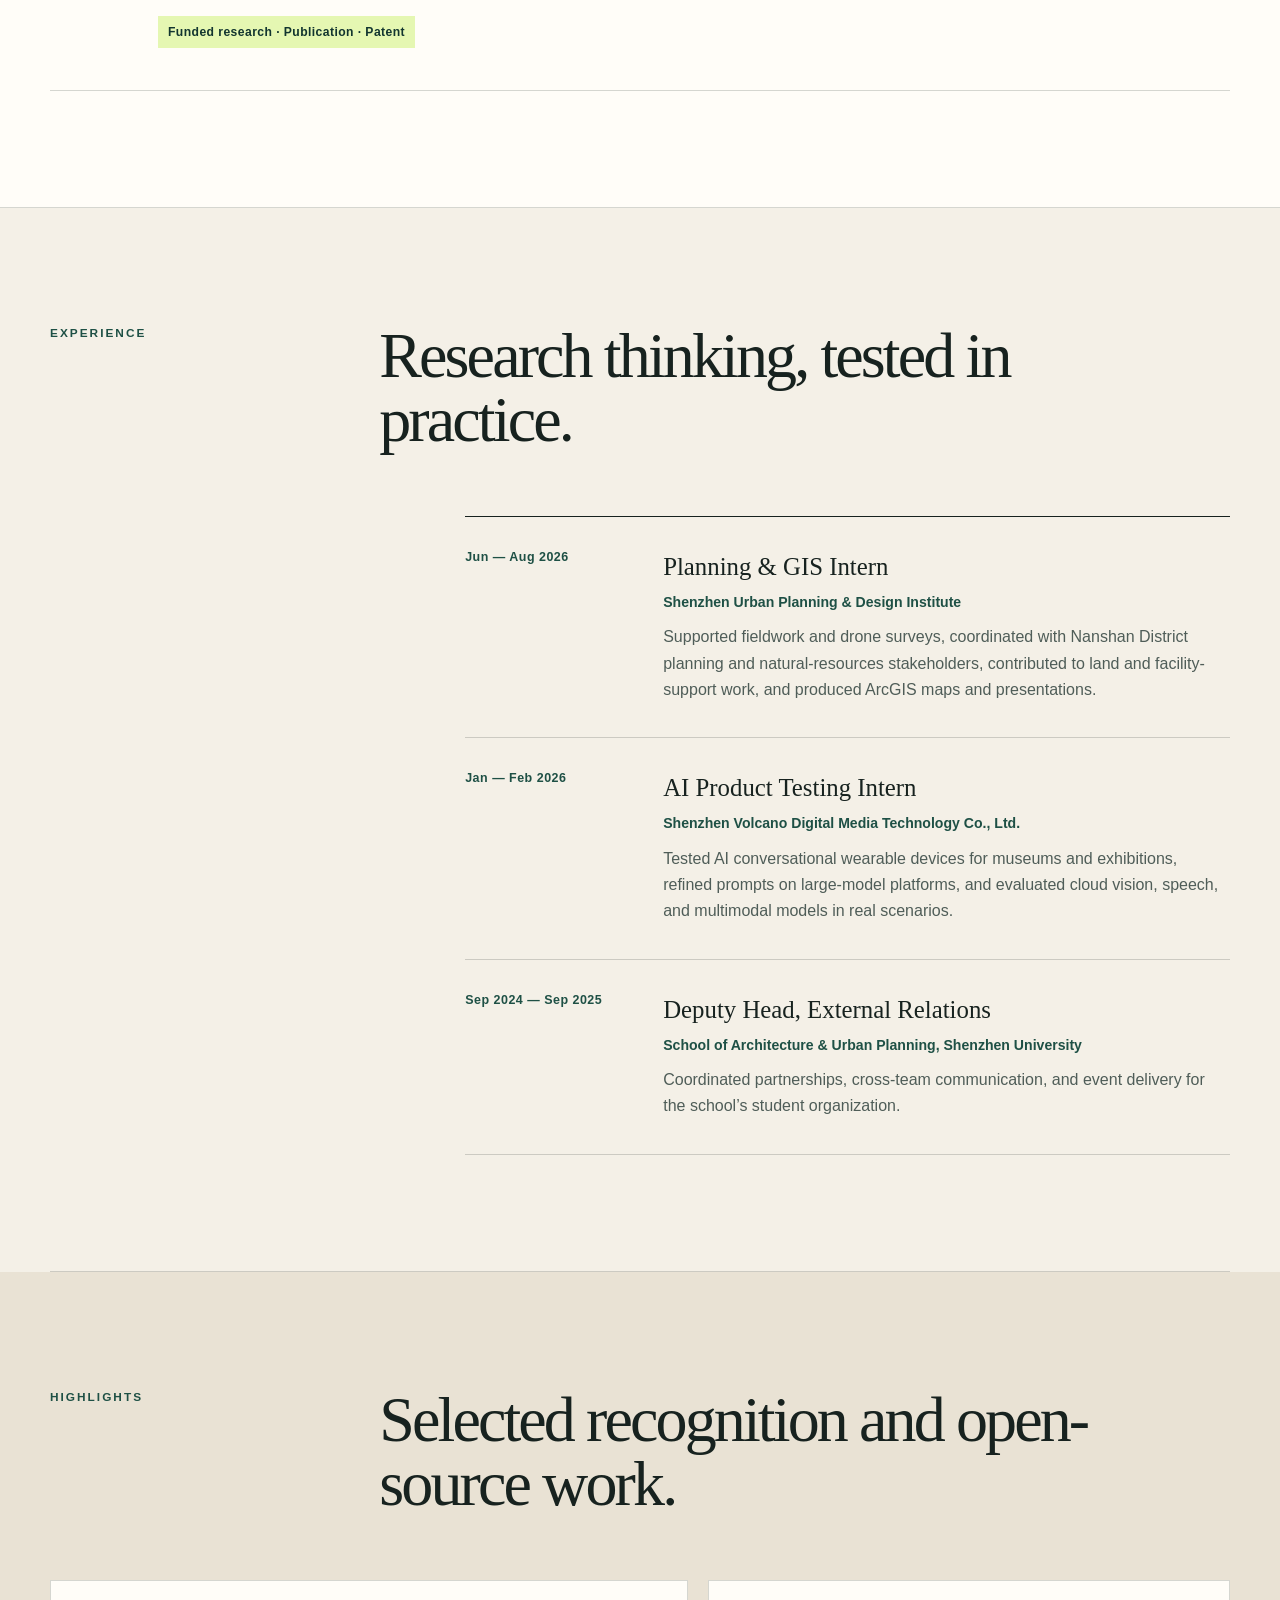
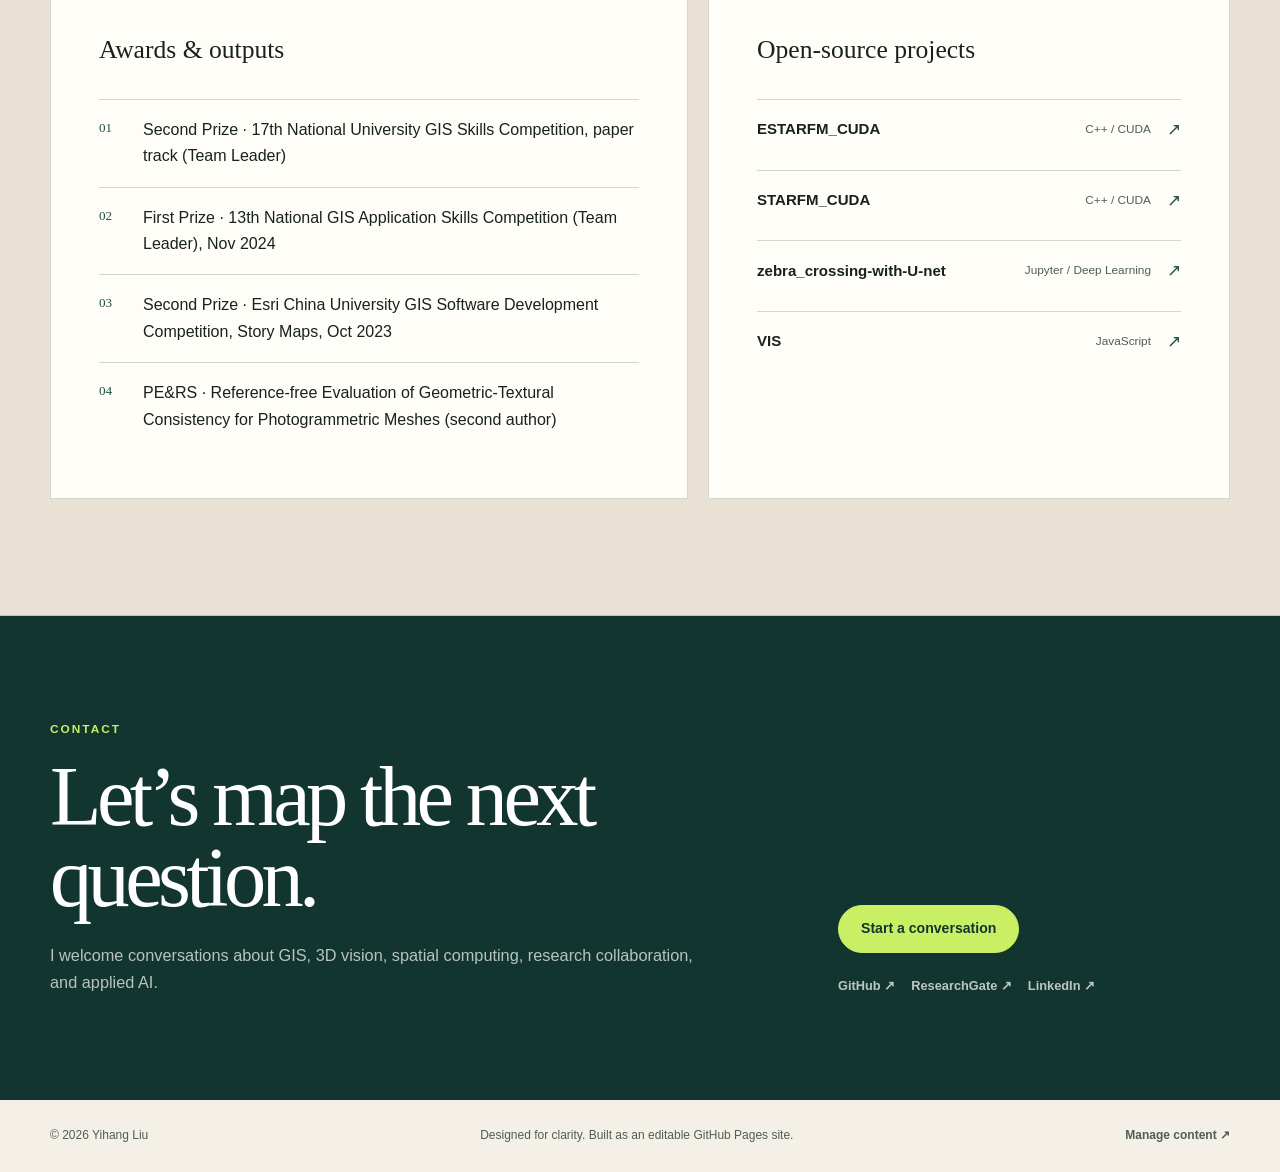
==== commit 302a1b60: "Build bilingual editable academic portfolio" ====
--- a/index.html
+++ b/index.html
@@ -1,98 +1,120 @@
-<!DOCTYPE html>
+<!doctype html>
 <html lang="en">
   <head>
     <meta charset="UTF-8" />
-    <meta name="viewport" content="width=device-width, initial-scale=1.0" />
-    <title>Yihang Liu | Academic Homepage</title>
-    <meta
-      name="description"
-      content="Academic homepage of Yihang Liu, featuring research interests, academic experience, and contact information in 3D vision, GIS, and AI."
-    />
-    <link rel="preconnect" href="https://fonts.googleapis.com" />
-    <link rel="preconnect" href="https://fonts.gstatic.com" crossorigin />
-    <link
-      href="https://fonts.googleapis.com/css2?family=Lora:wght@500;600;700&family=Source+Sans+3:wght@400;500;600;700&display=swap"
-      rel="stylesheet"
-    />
-    <link rel="icon" type="image/svg+xml" href="./favicon.svg" />
+    <meta name="viewport" content="width=device-width, initial-scale=1" />
+    <meta name="theme-color" content="#12352f" />
+    <meta name="description" content="Academic portfolio of Yihang Liu." />
+    <meta property="og:type" content="website" />
+    <meta property="og:title" content="Yihang Liu | Spatial Intelligence & 3D Vision" />
+    <meta property="og:description" content="Geospatial information engineering, panoramic depth estimation, 3D reconstruction, and urban spatial analysis." />
+    <meta property="og:image" content="./assets/profile.jpg" />
+    <title>Yihang Liu | Spatial Intelligence & 3D Vision</title>
+    <link rel="icon" href="./favicon.svg" type="image/svg+xml" />
     <link rel="stylesheet" href="./styles.css" />
+    <script src="./content.js" defer></script>
+    <script src="./script.js" defer></script>
   </head>
   <body>
-    <div class="page-shell">
-      <header class="site-header">
-        <a class="brand" id="brand-link" href="#top">Yihang Liu</a>
-        <nav class="site-nav" id="site-nav" aria-label="Primary"></nav>
-      </header>
+    <a class="skip-link" href="#main">Skip to content</a>
+    <header class="site-header">
+      <a class="wordmark" href="#top" aria-label="Yihang Liu home">
+        <span class="wordmark-mark">YL</span>
+        <span class="wordmark-name">Yihang Liu</span>
+      </a>
+      <nav class="nav" id="nav" aria-label="Primary navigation"></nav>
+      <button class="language-button" id="language-button" type="button" aria-label="Switch language">中文</button>
+    </header>
 
-      <main class="page-layout" id="top">
-        <aside class="profile-sidebar reveal">
-          <div class="profile-card">
-            <div class="profile-media" id="hero-media" hidden></div>
-            <h1 class="profile-name" id="sidebar-name"></h1>
-            <p class="profile-role" id="hero-eyebrow"></p>
-            <p class="profile-bio" id="hero-text"></p>
-            <div class="profile-actions" id="hero-actions"></div>
+    <main id="main">
+      <section class="hero section-pad" id="top">
+        <div class="hero-copy" data-reveal>
+          <p class="eyebrow" id="hero-eyebrow"></p>
+          <h1 id="hero-title"></h1>
+          <p class="hero-intro" id="hero-intro"></p>
+          <div class="hero-actions">
+            <a class="button button-primary" href="#research" id="hero-primary"></a>
+            <a class="button button-quiet" id="hero-secondary"></a>
           </div>
+          <p class="availability"><span aria-hidden="true"></span><b id="hero-status"></b></p>
+        </div>
 
-          <div class="profile-note">
-            <p class="note-label" id="hero-card-label"></p>
-            <h2 id="hero-card-title"></h2>
-            <p id="hero-card-text"></p>
+        <div class="portrait-wrap" data-reveal>
+          <div class="coordinate coordinate-a">22.5431° N</div>
+          <div class="coordinate coordinate-b">114.0579° E</div>
+          <div class="portrait-frame">
+            <img id="profile-photo" alt="Portrait of Yihang Liu" width="466" height="620" />
           </div>
+          <div class="portrait-caption">
+            <strong id="portrait-name"></strong>
+            <span id="portrait-location"></span>
+          </div>
+        </div>
+      </section>
 
-          <div class="profile-stats" id="hero-stats"></div>
-          <div class="profile-contact" id="sidebar-contact"></div>
-        </aside>
+      <section class="fact-strip" id="facts" aria-label="Profile highlights"></section>
 
-        <article class="content-column">
-          <section class="intro-section reveal">
-            <p class="section-kicker">Research Profile</p>
-            <h2 id="hero-title"></h2>
-          </section>
+      <section class="content-section section-pad" id="about">
+        <div class="section-heading" data-reveal>
+          <p class="section-label" id="about-label"></p>
+          <h2 id="about-title"></h2>
+        </div>
+        <div class="about-grid">
+          <div class="about-copy" id="about-copy" data-reveal></div>
+          <div class="interest-list" id="interest-list" data-reveal></div>
+        </div>
+      </section>
 
-          <section class="section reveal" id="about">
-            <div class="section-heading">
-              <p class="section-label" id="about-eyebrow"></p>
-              <h2 id="about-title"></h2>
-            </div>
-            <div class="about-summary">
-              <p id="about-summary"></p>
-            </div>
-            <div class="about-points" id="about-points"></div>
-          </section>
+      <section class="content-section research-section section-pad" id="research">
+        <div class="section-heading" data-reveal>
+          <p class="section-label" id="research-label"></p>
+          <h2 id="research-title"></h2>
+        </div>
+        <div class="research-list" id="research-list"></div>
+      </section>
 
-          <section class="section reveal" id="projects">
-            <div class="section-heading">
-              <p class="section-label" id="projects-eyebrow"></p>
-              <h2 id="projects-title"></h2>
-            </div>
-            <div class="project-list" id="project-grid"></div>
-          </section>
+      <section class="content-section section-pad" id="experience">
+        <div class="section-heading" data-reveal>
+          <p class="section-label" id="experience-label"></p>
+          <h2 id="experience-title"></h2>
+        </div>
+        <div class="timeline" id="experience-list"></div>
+      </section>
 
-          <section class="section reveal" id="journey">
-            <div class="section-heading">
-              <p class="section-label" id="journey-eyebrow"></p>
-              <h2 id="journey-title"></h2>
-            </div>
-            <div class="timeline" id="timeline"></div>
-          </section>
+      <section class="content-section highlights-section section-pad" id="highlights">
+        <div class="section-heading" data-reveal>
+          <p class="section-label" id="highlights-label"></p>
+          <h2 id="highlights-title"></h2>
+        </div>
+        <div class="highlights-grid">
+          <article class="highlight-panel" data-reveal>
+            <h3 id="awards-title"></h3>
+            <ol class="award-list" id="award-list"></ol>
+          </article>
+          <article class="highlight-panel code-panel" data-reveal>
+            <h3 id="code-title"></h3>
+            <div class="repo-list" id="repo-list"></div>
+          </article>
+        </div>
+      </section>
 
-          <section class="section reveal" id="contact">
-            <div class="section-heading">
-              <p class="section-label" id="contact-eyebrow"></p>
-              <h2 id="contact-title"></h2>
-            </div>
-            <div class="contact-list" id="contact-card"></div>
-          </section>
-        </article>
-      </main>
+      <section class="contact section-pad" id="contact">
+        <div class="contact-copy" data-reveal>
+          <p class="section-label light" id="contact-label"></p>
+          <h2 id="contact-title"></h2>
+          <p id="contact-text"></p>
+        </div>
+        <div class="contact-actions" data-reveal>
+          <a class="button button-light" id="contact-email"></a>
+          <div class="social-links" id="social-links"></div>
+        </div>
+      </section>
+    </main>
 
-      <footer class="site-footer">
-        <p id="footer-text"></p>
-      </footer>
-    </div>
-
-    <script src="./content.js"></script>
-    <script src="./script.js"></script>
+    <footer class="site-footer">
+      <p>© <span id="year"></span> <span id="footer-name"></span></p>
+      <p id="footer-copy"></p>
+      <a href="./admin/" aria-label="Open content management guide">Manage content ↗</a>
+    </footer>
   </body>
 </html>
--- a/styles.css
+++ b/styles.css
@@ -1,435 +1,408 @@
 :root {
-  --page-bg: #f7f7f5;
-  --surface: #ffffff;
-  --line: #d7d7d2;
-  --line-strong: #b8b8b0;
-  --text: #222222;
-  --muted: #595959;
-  --muted-soft: #767676;
-  --accent: #2f5e8b;
-  --accent-soft: #edf3f8;
-  --shadow: 0 10px 30px rgba(15, 20, 30, 0.06);
-}
-
-* {
-  box-sizing: border-box;
-}
-
-html {
-  scroll-behavior: smooth;
-}
+  --ink: #17221f;
+  --ink-soft: #4f5d58;
+  --paper: #f4f0e7;
+  --paper-deep: #e9e2d4;
+  --white: #fffdf8;
+  --forest: #12352f;
+  --forest-light: #1e5045;
+  --lime: #c9f064;
+  --line: rgba(23, 34, 31, 0.18);
+  --serif: Georgia, "Times New Roman", "Noto Serif SC", serif;
+  --sans: Inter, ui-sans-serif, -apple-system, BlinkMacSystemFont, "Segoe UI", "PingFang SC", "Microsoft YaHei", sans-serif;
+  --page: min(1180px, calc(100vw - 48px));
+}
+
+* { box-sizing: border-box; }
+
+html { scroll-behavior: smooth; }
 
 body {
   margin: 0;
-  background: var(--page-bg);
-  color: var(--text);
-  font-family: "Source Sans 3", sans-serif;
-  line-height: 1.7;
-}
-
-a {
-  color: var(--accent);
-  text-decoration: none;
-}
-
-a:hover {
-  text-decoration: underline;
-}
-
-.page-shell {
-  width: min(1180px, calc(100% - 32px));
-  margin: 0 auto;
-  padding: 0 0 48px;
-}
+  color: var(--ink);
+  background: var(--paper);
+  font-family: var(--sans);
+  line-height: 1.65;
+  text-rendering: optimizeLegibility;
+}
+
+body::before {
+  position: fixed;
+  inset: 0;
+  z-index: -1;
+  content: "";
+  pointer-events: none;
+  opacity: 0.22;
+  background-image:
+    linear-gradient(rgba(18, 53, 47, 0.06) 1px, transparent 1px),
+    linear-gradient(90deg, rgba(18, 53, 47, 0.06) 1px, transparent 1px);
+  background-size: 38px 38px;
+  mask-image: linear-gradient(to bottom, #000, transparent 70%);
+}
+
+a { color: inherit; text-decoration: none; }
+button { font: inherit; }
+
+.skip-link {
+  position: fixed;
+  top: 8px;
+  left: 8px;
+  z-index: 100;
+  padding: 10px 14px;
+  color: white;
+  background: var(--forest);
+  transform: translateY(-150%);
+}
+
+.skip-link:focus { transform: translateY(0); }
 
 .site-header {
   position: sticky;
   top: 0;
-  z-index: 10;
+  z-index: 20;
+  display: grid;
+  grid-template-columns: 1fr auto 1fr;
+  align-items: center;
+  width: var(--page);
+  min-height: 76px;
+  margin: 0 auto;
+  border-bottom: 1px solid var(--line);
+  background: rgba(244, 240, 231, 0.9);
+  backdrop-filter: blur(14px);
+}
+
+.wordmark { display: inline-flex; align-items: center; gap: 12px; width: fit-content; }
+
+.wordmark-mark {
+  display: grid;
+  width: 38px;
+  aspect-ratio: 1;
+  place-items: center;
+  color: var(--lime);
+  background: var(--forest);
+  border-radius: 50%;
+  font-size: 0.76rem;
+  font-weight: 800;
+  letter-spacing: 0.06em;
+}
+
+.wordmark-name { font-family: var(--serif); font-size: 1.05rem; font-weight: 700; }
+.nav { display: flex; align-items: center; justify-content: center; gap: clamp(14px, 2.4vw, 32px); }
+
+.nav-link {
+  position: relative;
+  color: var(--ink-soft);
+  font-size: 0.82rem;
+  font-weight: 700;
+  letter-spacing: 0.035em;
+}
+
+.nav-link::after {
+  position: absolute;
+  right: 0;
+  bottom: -8px;
+  left: 0;
+  height: 2px;
+  content: "";
+  background: var(--forest);
+  transform: scaleX(0);
+  transition: transform 180ms ease;
+}
+
+.nav-link:hover::after,
+.nav-link:focus-visible::after { transform: scaleX(1); }
+
+.language-button {
+  justify-self: end;
+  min-width: 54px;
+  padding: 8px 12px;
+  color: var(--forest);
+  background: transparent;
+  border: 1px solid var(--forest);
+  border-radius: 999px;
+  cursor: pointer;
+  font-size: 0.78rem;
+  font-weight: 800;
+}
+
+.language-button:hover { color: var(--lime); background: var(--forest); }
+
+.section-pad { width: var(--page); margin: 0 auto; }
+
+.hero {
+  display: grid;
+  grid-template-columns: minmax(0, 1.25fr) minmax(280px, 0.75fr);
+  gap: clamp(56px, 8vw, 116px);
+  align-items: center;
+  min-height: calc(100vh - 76px);
+  padding-top: 70px;
+  padding-bottom: 80px;
+}
+
+.eyebrow,
+.section-label {
+  margin: 0 0 18px;
+  color: var(--forest-light);
+  font-size: 0.74rem;
+  font-weight: 800;
+  letter-spacing: 0.17em;
+  text-transform: uppercase;
+}
+
+.hero h1 {
+  max-width: 800px;
+  margin: 0;
+  white-space: pre-line;
+  font-family: var(--serif);
+  font-size: clamp(3.7rem, 7.2vw, 7.4rem);
+  font-weight: 500;
+  letter-spacing: -0.058em;
+  line-height: 0.92;
+}
+
+html[lang="zh-CN"] .hero h1 {
+  font-size: clamp(3.3rem, 5.8vw, 6rem);
+  line-height: 1.02;
+}
+
+.hero-intro {
+  max-width: 690px;
+  margin: 32px 0 0;
+  color: var(--ink-soft);
+  font-size: clamp(1rem, 1.6vw, 1.22rem);
+  line-height: 1.7;
+}
+
+.hero-actions { display: flex; flex-wrap: wrap; gap: 12px; margin-top: 34px; }
+
+.button {
+  display: inline-flex;
+  align-items: center;
+  justify-content: center;
+  min-height: 48px;
+  padding: 0 22px;
+  border: 1px solid var(--forest);
+  border-radius: 999px;
+  font-size: 0.88rem;
+  font-weight: 800;
+  transition: transform 180ms ease, color 180ms ease, background 180ms ease;
+}
+
+.button:hover { transform: translateY(-2px); }
+.button-primary { color: var(--lime); background: var(--forest); }
+.button-quiet { color: var(--forest); background: transparent; }
+
+.availability {
+  display: flex;
+  align-items: center;
+  gap: 10px;
+  margin: 24px 0 0;
+  color: var(--ink-soft);
+  font-size: 0.8rem;
+}
+
+.availability span {
+  width: 8px;
+  height: 8px;
+  background: #4d9d48;
+  border-radius: 50%;
+  box-shadow: 0 0 0 6px rgba(77, 157, 72, 0.13);
+}
+
+.portrait-wrap { position: relative; max-width: 410px; justify-self: end; }
+
+.portrait-wrap::before {
+  position: absolute;
+  top: -26px;
+  right: -26px;
+  bottom: 54px;
+  left: 26px;
+  z-index: -1;
+  content: "";
+  border: 1px solid var(--forest);
+  border-radius: 220px 220px 18px 18px;
+}
+
+.portrait-frame {
+  overflow: hidden;
+  aspect-ratio: 3 / 4;
+  background: var(--paper-deep);
+  border-radius: 200px 200px 14px 14px;
+}
+
+.portrait-frame img { width: 100%; height: 100%; display: block; object-fit: cover; object-position: center top; filter: saturate(0.72) contrast(1.04); }
+
+.portrait-caption {
   display: flex;
   align-items: center;
   justify-content: space-between;
-  gap: 24px;
-  padding: 18px 0 16px;
-  border-bottom: 1px solid var(--line);
-  background: rgba(247, 247, 245, 0.96);
-  backdrop-filter: blur(10px);
-}
-
-.brand {
-  color: var(--text);
-  font-family: "Lora", serif;
-  font-size: 1.65rem;
-  font-weight: 600;
-}
-
-.site-nav {
-  display: flex;
-  flex-wrap: wrap;
   gap: 18px;
-}
-
-.site-nav a {
-  color: var(--muted);
-  font-size: 1rem;
-}
-
-.page-layout {
-  display: grid;
-  grid-template-columns: minmax(250px, 290px) minmax(0, 1fr);
-  gap: 56px;
-  padding-top: 32px;
-}
-
-.profile-sidebar {
-  position: sticky;
-  top: 92px;
-  align-self: start;
-}
-
-.profile-card,
-.profile-note,
-.profile-stats,
-.profile-contact,
-.about-summary,
-.detail-card,
-.project-entry,
-.timeline-entry,
-.contact-list {
-  background: var(--surface);
-  border: 1px solid var(--line);
-  box-shadow: var(--shadow);
-}
-
-.profile-card,
-.profile-note,
-.profile-stats,
-.profile-contact {
-  margin-bottom: 16px;
-}
-
-.profile-card {
-  padding: 18px;
-}
-
-.profile-media {
-  margin-bottom: 18px;
-}
-
-.profile-media img {
-  display: block;
+  padding-top: 14px;
+  font-size: 0.82rem;
+}
+
+.portrait-caption strong { font-family: var(--serif); font-size: 1rem; }
+.portrait-caption span { color: var(--ink-soft); }
+
+.coordinate {
+  position: absolute;
+  z-index: 2;
+  padding: 5px 8px;
+  color: var(--lime);
+  background: var(--forest);
+  font-family: ui-monospace, SFMono-Regular, Consolas, monospace;
+  font-size: 0.68rem;
+  letter-spacing: 0.04em;
+}
+
+.coordinate-a { top: 22%; left: -50px; }
+.coordinate-b { right: -28px; bottom: 24%; }
+
+.fact-strip {
+  display: grid;
+  grid-template-columns: repeat(4, 1fr);
   width: 100%;
-  border: 1px solid var(--line);
-}
-
-.profile-caption {
-  margin: 10px 0 0;
-  color: var(--muted-soft);
-  font-size: 0.92rem;
-  text-align: center;
-}
-
-.profile-name,
-.intro-section h2,
-.section-heading h2,
-.detail-card h3,
-.project-entry h3,
-.timeline-entry h3,
-.profile-note h2 {
+  padding: 0 max(24px, calc((100vw - 1180px) / 2));
+  color: white;
+  background: var(--forest);
+}
+
+.fact { display: grid; gap: 3px; padding: 28px 30px; border-right: 1px solid rgba(255, 255, 255, 0.15); }
+.fact:first-child { border-left: 1px solid rgba(255, 255, 255, 0.15); }
+.fact-value { color: var(--lime); font-family: var(--serif); font-size: clamp(1.5rem, 2.2vw, 2.2rem); font-weight: 500; }
+.fact-label { color: rgba(255, 255, 255, 0.65); font-size: 0.75rem; font-weight: 700; letter-spacing: 0.08em; text-transform: uppercase; }
+
+.content-section { padding-top: 116px; padding-bottom: 116px; border-bottom: 1px solid var(--line); scroll-margin-top: 70px; }
+
+.section-heading {
+  display: grid;
+  grid-template-columns: minmax(150px, 0.34fr) minmax(0, 1fr);
+  gap: 40px;
+  align-items: start;
+  margin-bottom: 64px;
+}
+
+.section-heading h2 {
+  max-width: 760px;
   margin: 0;
-  font-family: "Lora", serif;
-}
-
-.profile-name {
-  font-size: 2rem;
-  line-height: 1.18;
-}
-
-.profile-role {
-  margin: 10px 0 0;
-  color: var(--muted-soft);
-  font-size: 0.94rem;
-  text-transform: uppercase;
-  letter-spacing: 0.08em;
-}
-
-.profile-bio {
-  margin: 14px 0 0;
-  color: var(--muted);
-  font-size: 1rem;
-}
-
-.profile-actions {
-  display: flex;
-  flex-direction: column;
-  gap: 10px;
-  margin-top: 18px;
-}
-
-.button {
-  display: block;
-  padding: 11px 14px;
-  border: 1px solid var(--line-strong);
-  font-weight: 600;
-  text-align: center;
-}
-
-.button.primary {
-  color: #ffffff;
-  background: var(--accent);
-  border-color: var(--accent);
-}
-
-.button.secondary {
-  color: var(--accent);
-  background: var(--accent-soft);
-}
-
-.profile-note,
-.profile-stats,
-.profile-contact {
-  padding: 16px 18px;
-}
-
-.note-label,
-.section-kicker,
-.section-label,
-.project-tag,
-.timeline-period,
-.stat-item span {
-  color: var(--muted-soft);
-  font-size: 0.88rem;
-  letter-spacing: 0.08em;
-  text-transform: uppercase;
-}
-
-.profile-note h2 {
-  margin-top: 6px;
-  font-size: 1.12rem;
-  line-height: 1.45;
-}
-
-.profile-note p:last-child {
-  margin-bottom: 0;
-  color: var(--muted);
-}
-
-.profile-stats {
-  display: grid;
-  gap: 12px;
-}
-
-.stat-item {
-  display: grid;
-  gap: 2px;
-}
-
-.stat-item strong {
-  font-size: 1rem;
-  font-weight: 600;
-}
-
-.profile-contact {
-  display: grid;
-  gap: 10px;
-}
-
-.contact-item {
-  color: var(--muted);
-  font-size: 1rem;
-}
-
-.content-column {
-  min-width: 0;
-}
-
-.intro-section {
-  padding-bottom: 20px;
-  border-bottom: 2px solid var(--line-strong);
-}
-
-.intro-section h2 {
-  max-width: none;
-  margin-top: 8px;
-  font-size: clamp(1.35rem, 2.35vw, 2.35rem);
-  line-height: 1.14;
-  white-space: nowrap;
-}
-
-.section {
-  padding-top: 34px;
-}
-
-.section-heading {
-  margin-bottom: 16px;
-}
-
-.section-heading h2 {
-  margin-top: 6px;
-  font-size: 2rem;
-  line-height: 1.2;
-}
-
-.about-summary,
-.contact-list {
-  padding: 20px 22px;
-}
-
-.about-summary p,
-.contact-list {
-  margin: 0;
-}
-
-.rich-text > :first-child {
-  margin-top: 0;
-}
-
-.rich-text > :last-child {
-  margin-bottom: 0;
-}
-
-.rich-text p,
-.rich-text ul,
-.rich-text ol,
-.rich-text blockquote {
-  margin: 0 0 12px;
-}
-
-.rich-text img,
-.rich-text video,
-.rich-text iframe {
-  display: block;
-  max-width: 100%;
-  margin-top: 12px;
-  border: 1px solid var(--line);
-}
-
-.rich-text video,
-.rich-text iframe {
+  font-family: var(--serif);
+  font-size: clamp(2.4rem, 5vw, 5.1rem);
+  font-weight: 500;
+  letter-spacing: -0.045em;
+  line-height: 1;
+}
+
+.about-grid { display: grid; grid-template-columns: 1.18fr 0.82fr; gap: clamp(52px, 9vw, 140px); margin-left: calc(34% + 14px); }
+.about-copy p { margin: 0 0 22px; color: var(--ink-soft); font-size: 1.05rem; }
+.interest-list { border-top: 1px solid var(--ink); }
+.interest-item { display: grid; grid-template-columns: 42px 1fr; gap: 12px; padding: 13px 0; border-bottom: 1px solid var(--line); font-weight: 650; }
+.interest-index { color: var(--forest-light); font-family: var(--serif); font-size: 0.85rem; }
+
+.research-section { width: 100%; padding-right: max(24px, calc((100vw - 1180px) / 2)); padding-left: max(24px, calc((100vw - 1180px) / 2)); background: var(--white); }
+.research-list { border-top: 1px solid var(--ink); }
+.research-card { display: grid; grid-template-columns: 80px 1fr; gap: 28px; padding: 40px 0 42px; border-bottom: 1px solid var(--line); }
+.research-number { padding-top: 4px; color: var(--forest-light); font-family: var(--serif); font-size: 1.15rem; }
+.research-header { display: flex; align-items: start; justify-content: space-between; gap: 32px; }
+.research-header h3 { max-width: 720px; margin: 0; font-family: var(--serif); font-size: clamp(1.6rem, 3vw, 2.55rem); font-weight: 500; letter-spacing: -0.025em; line-height: 1.15; }
+.research-period { flex: 0 0 auto; padding-top: 8px; color: var(--ink-soft); font-size: 0.78rem; font-weight: 750; letter-spacing: 0.04em; }
+.research-summary { max-width: 850px; margin: 18px 0 0; color: var(--ink-soft); }
+.research-points { display: grid; gap: 8px; max-width: 850px; margin: 20px 0 0; padding-left: 18px; color: var(--ink-soft); }
+.research-points li::marker { color: var(--forest-light); }
+.research-outcome { width: fit-content; margin: 22px 0 0; padding: 6px 10px; color: var(--forest); background: rgba(201, 240, 100, 0.48); font-size: 0.76rem; font-weight: 800; letter-spacing: 0.035em; }
+
+.timeline { margin-left: calc(34% + 14px); border-top: 1px solid var(--ink); }
+.timeline-item { display: grid; grid-template-columns: 170px 1fr; gap: 28px; padding: 30px 0 34px; border-bottom: 1px solid var(--line); }
+.timeline-period { color: var(--forest-light); font-size: 0.78rem; font-weight: 800; letter-spacing: 0.04em; }
+.timeline-body h3 { margin: 0; font-family: var(--serif); font-size: 1.55rem; font-weight: 500; }
+.timeline-org { margin: 3px 0 10px; color: var(--forest-light); font-size: 0.88rem; font-weight: 750; }
+.timeline-description { margin: 0; color: var(--ink-soft); }
+
+.highlights-section { width: 100%; padding-right: max(24px, calc((100vw - 1180px) / 2)); padding-left: max(24px, calc((100vw - 1180px) / 2)); background: var(--paper-deep); }
+.highlights-grid { display: grid; grid-template-columns: 1.1fr 0.9fr; gap: 20px; }
+.highlight-panel { padding: clamp(26px, 4vw, 48px); background: var(--white); border: 1px solid var(--line); }
+.highlight-panel h3 { margin: 0 0 28px; font-family: var(--serif); font-size: 1.6rem; font-weight: 500; }
+.award-list { display: grid; gap: 0; margin: 0; padding: 0; list-style: none; counter-reset: awards; }
+.award-list li { position: relative; padding: 17px 0 17px 44px; border-top: 1px solid var(--line); counter-increment: awards; }
+.award-list li::before { position: absolute; left: 0; content: counter(awards, decimal-leading-zero); color: var(--forest-light); font-family: var(--serif); font-size: 0.82rem; }
+.repo-list { display: grid; gap: 10px; }
+.repo-card { display: grid; grid-template-columns: 1fr auto auto; gap: 16px; align-items: center; padding: 16px 0; border-top: 1px solid var(--line); }
+.repo-card strong { overflow-wrap: anywhere; font-size: 0.94rem; }
+.repo-card > span:not(.repo-arrow) { color: var(--ink-soft); font-size: 0.74rem; }
+.repo-arrow { color: var(--forest-light); font-size: 1.05rem; transition: transform 160ms ease; }
+.repo-card:hover .repo-arrow { transform: translate(3px, -3px); }
+
+.contact {
+  display: grid;
+  grid-template-columns: 1.3fr 0.7fr;
+  gap: 60px;
+  align-items: end;
   width: 100%;
-}
-
-.about-points,
-.project-list,
-.timeline {
-  display: grid;
-  gap: 16px;
-  margin-top: 16px;
-}
-
-.detail-card,
-.project-entry,
-.timeline-entry {
-  padding: 20px 22px;
-}
-
-.detail-card h3,
-.project-entry h3,
-.timeline-entry h3 {
-  font-size: 1.22rem;
-  line-height: 1.35;
-}
-
-.detail-card p,
-.project-entry p,
-.timeline-entry p {
-  margin: 10px 0 0;
-  color: var(--muted);
-}
-
-.project-tag {
-  margin: 0 0 8px;
-}
-
-.project-media {
-  margin-top: 16px;
-}
-
-.project-media img {
-  display: block;
-  width: 100%;
-  border: 1px solid var(--line);
-}
-
-.inline-link {
-  display: inline-block;
-  margin-top: 12px;
-  font-weight: 600;
-}
-
-.timeline {
-  position: relative;
-}
-
-.timeline-entry {
-  display: grid;
-  grid-template-columns: 110px 1fr;
-  gap: 18px;
-}
-
-.timeline-period {
-  font-weight: 700;
-}
-
-.contact-list {
-  display: grid;
-  gap: 12px;
-}
-
-.contact-copy {
-  color: var(--muted);
-}
-
-.site-footer {
-  padding-top: 28px;
-  color: var(--muted-soft);
-  font-size: 0.95rem;
-}
-
-.reveal {
-  opacity: 0;
-  transform: translateY(12px);
-  transition: opacity 420ms ease, transform 420ms ease;
-}
-
-.reveal.is-visible {
-  opacity: 1;
-  transform: translateY(0);
-}
-
-@media (max-width: 960px) {
-  .page-layout {
-    grid-template-columns: 1fr;
-    gap: 28px;
-  }
-
-  .profile-sidebar {
-    position: static;
-  }
-
-  .intro-section h2 {
-    white-space: normal;
-    font-size: clamp(1.7rem, 5.4vw, 2.4rem);
-  }
-}
-
-@media (max-width: 640px) {
-  .page-shell {
-    width: min(100% - 20px, 1180px);
-  }
-
-  .site-header {
-    position: static;
-    flex-direction: column;
-    align-items: flex-start;
-  }
-
-  .site-nav {
-    gap: 14px;
-  }
-
-  .timeline-entry {
-    grid-template-columns: 1fr;
-    gap: 10px;
-  }
-}
+  padding: 104px max(24px, calc((100vw - 1180px) / 2));
+  color: white;
+  background: var(--forest);
+  scroll-margin-top: 70px;
+}
+
+.section-label.light { color: var(--lime); }
+.contact h2 { max-width: 780px; margin: 0; font-family: var(--serif); font-size: clamp(3rem, 6.6vw, 7rem); font-weight: 500; letter-spacing: -0.055em; line-height: 0.95; }
+.contact-copy > p:last-child { max-width: 650px; margin: 24px 0 0; color: rgba(255, 255, 255, 0.7); font-size: 1.02rem; }
+.contact-actions { display: grid; gap: 22px; justify-items: start; }
+.button-light { color: var(--forest); background: var(--lime); border-color: var(--lime); }
+.social-links { display: flex; flex-wrap: wrap; gap: 16px; }
+.social-links a { color: rgba(255, 255, 255, 0.72); font-size: 0.8rem; font-weight: 750; }
+.social-links a:hover { color: var(--lime); }
+
+.site-footer { display: grid; grid-template-columns: auto 1fr auto; gap: 28px; align-items: center; padding: 26px max(24px, calc((100vw - 1180px) / 2)); color: var(--ink-soft); background: var(--paper); font-size: 0.75rem; }
+.site-footer p { margin: 0; }
+.site-footer p:nth-child(2) { text-align: center; }
+.site-footer a { font-weight: 800; }
+
+[data-reveal] { opacity: 0; transform: translateY(16px); transition: opacity 560ms ease, transform 560ms ease; }
+[data-reveal].is-visible { opacity: 1; transform: none; }
+
+:focus-visible { outline: 3px solid var(--lime); outline-offset: 3px; }
+
+@media (max-width: 900px) {
+  :root { --page: min(100% - 32px, 720px); }
+  .site-header { grid-template-columns: 1fr auto; }
+  .nav { display: none; }
+  .hero { grid-template-columns: 1fr; min-height: auto; padding-top: 72px; }
+  .portrait-wrap { width: min(78vw, 390px); justify-self: center; margin-top: 20px; }
+  .fact-strip { grid-template-columns: repeat(2, 1fr); padding: 0; }
+  .fact { padding: 24px max(24px, calc((100vw - 720px) / 2)); border-bottom: 1px solid rgba(255, 255, 255, 0.15); }
+  .section-heading { grid-template-columns: 1fr; gap: 0; }
+  .about-grid, .timeline { margin-left: 0; }
+  .about-grid { grid-template-columns: 1fr; gap: 40px; }
+  .contact { grid-template-columns: 1fr; align-items: start; }
+}
+
+@media (max-width: 620px) {
+  :root { --page: calc(100% - 24px); }
+  .site-header { min-height: 66px; }
+  .wordmark-name { display: none; }
+  .hero { gap: 46px; padding-top: 56px; padding-bottom: 64px; }
+  .hero h1 { font-size: clamp(3.15rem, 16vw, 4.9rem); }
+  html[lang="zh-CN"] .hero h1 { font-size: clamp(2.45rem, 10.6vw, 3.25rem); }
+  .hero-intro { margin-top: 24px; }
+  .coordinate-a { left: -8px; }
+  .coordinate-b { right: -8px; }
+  .fact { padding: 22px 18px; }
+  .content-section { padding-top: 78px; padding-bottom: 78px; }
+  .section-heading { margin-bottom: 42px; }
+  .research-card { grid-template-columns: 42px 1fr; gap: 10px; padding: 30px 0 32px; }
+  .research-header { display: grid; gap: 5px; }
+  .research-period { order: -1; padding: 0; }
+  .timeline-item { grid-template-columns: 1fr; gap: 8px; }
+  .highlights-grid { grid-template-columns: 1fr; }
+  .repo-card { grid-template-columns: 1fr auto; }
+  .repo-card > span:not(.repo-arrow) { grid-column: 1 / 2; }
+  .repo-arrow { grid-column: 2; grid-row: 1 / 3; }
+  .contact { padding-top: 76px; padding-bottom: 76px; }
+  .site-footer { grid-template-columns: 1fr; gap: 8px; }
+  .site-footer p:nth-child(2) { text-align: left; }
+}
+
+@media (prefers-reduced-motion: reduce) {
+  html { scroll-behavior: auto; }
+  *, *::before, *::after { scroll-behavior: auto !important; transition-duration: 0.01ms !important; }
+}
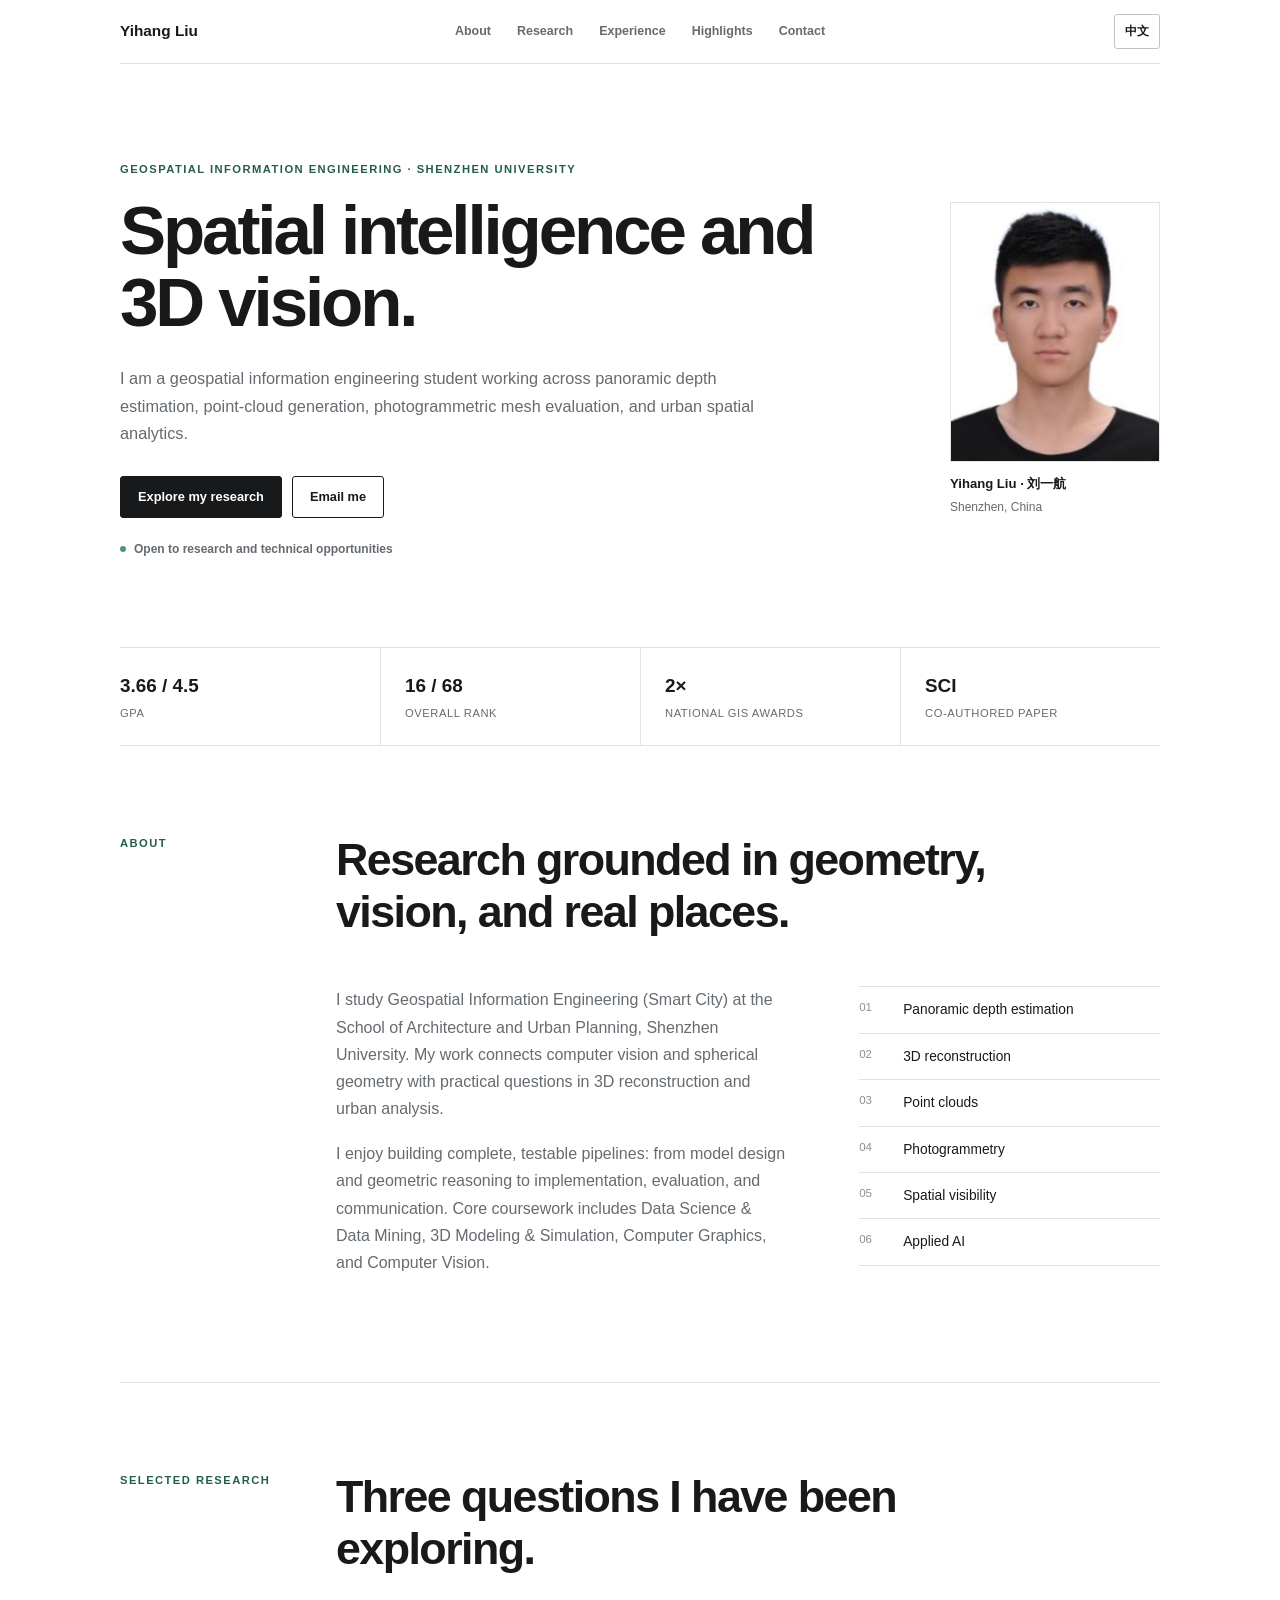
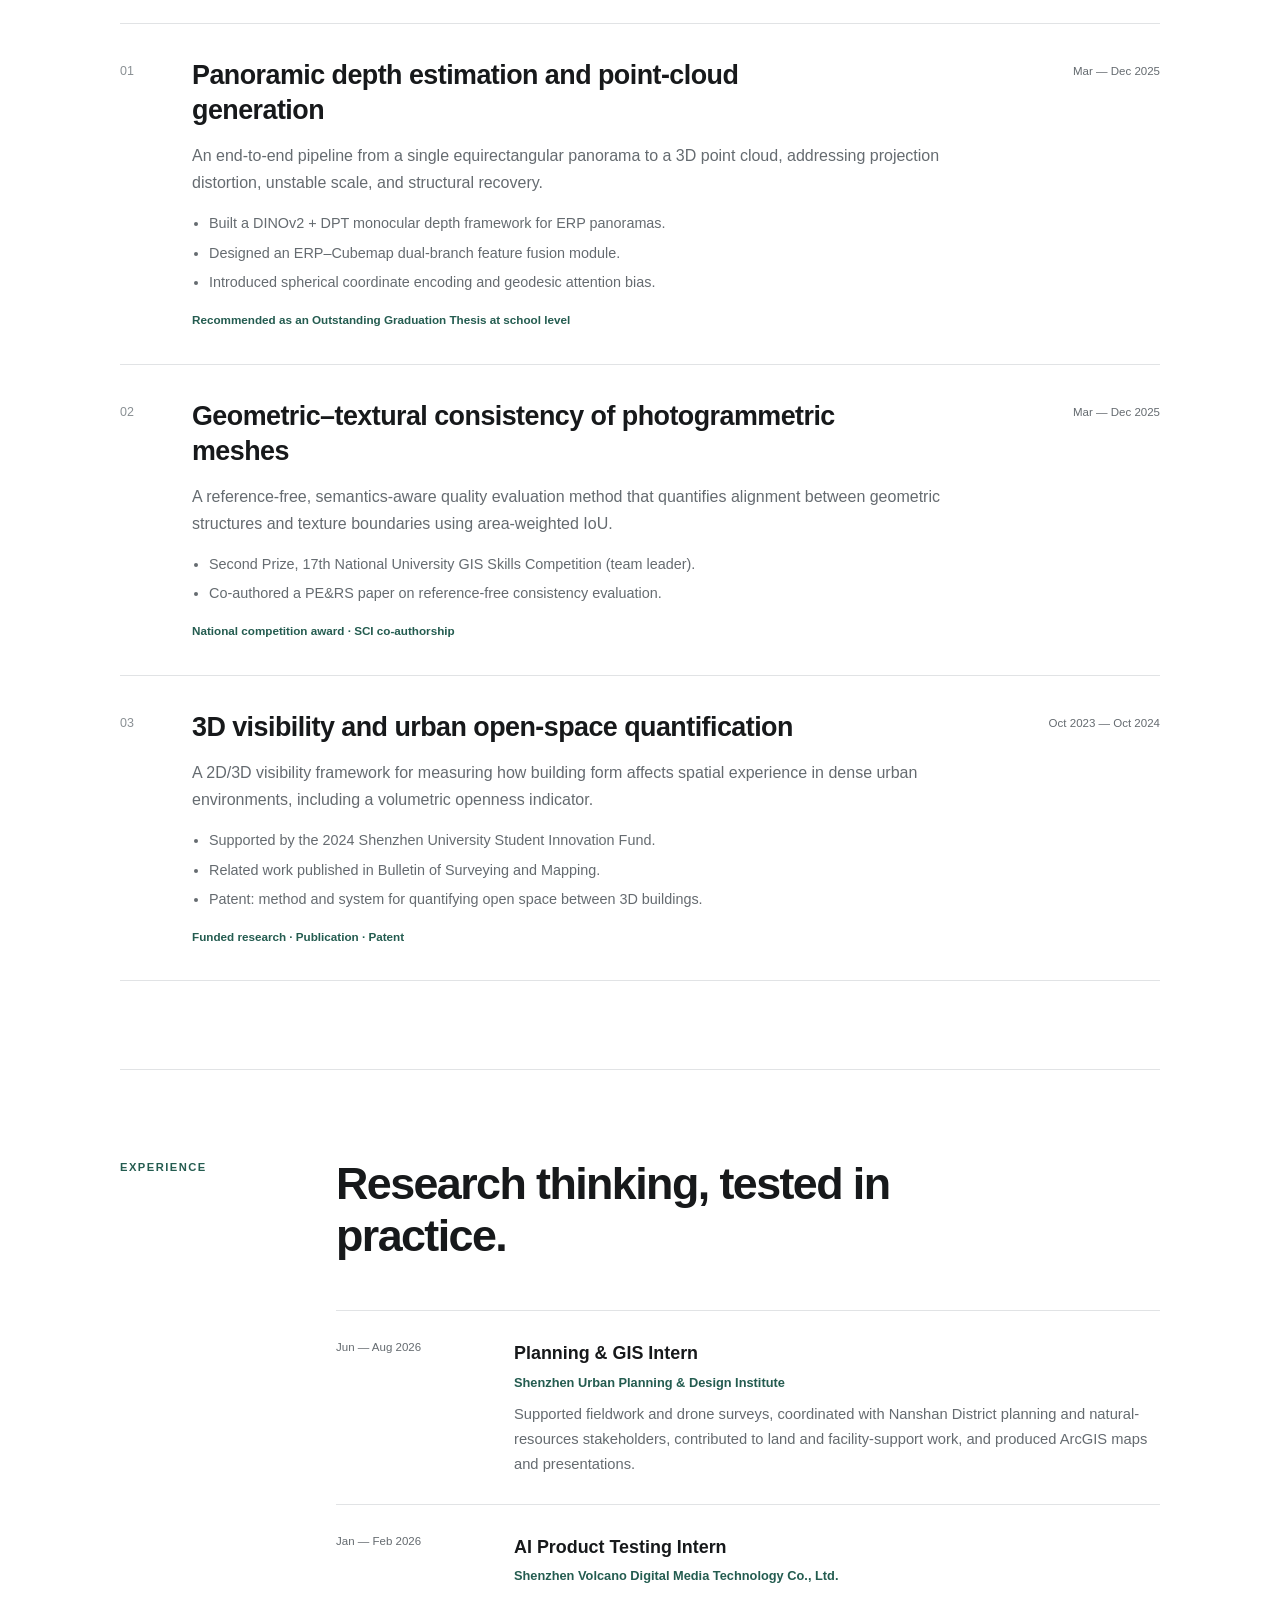
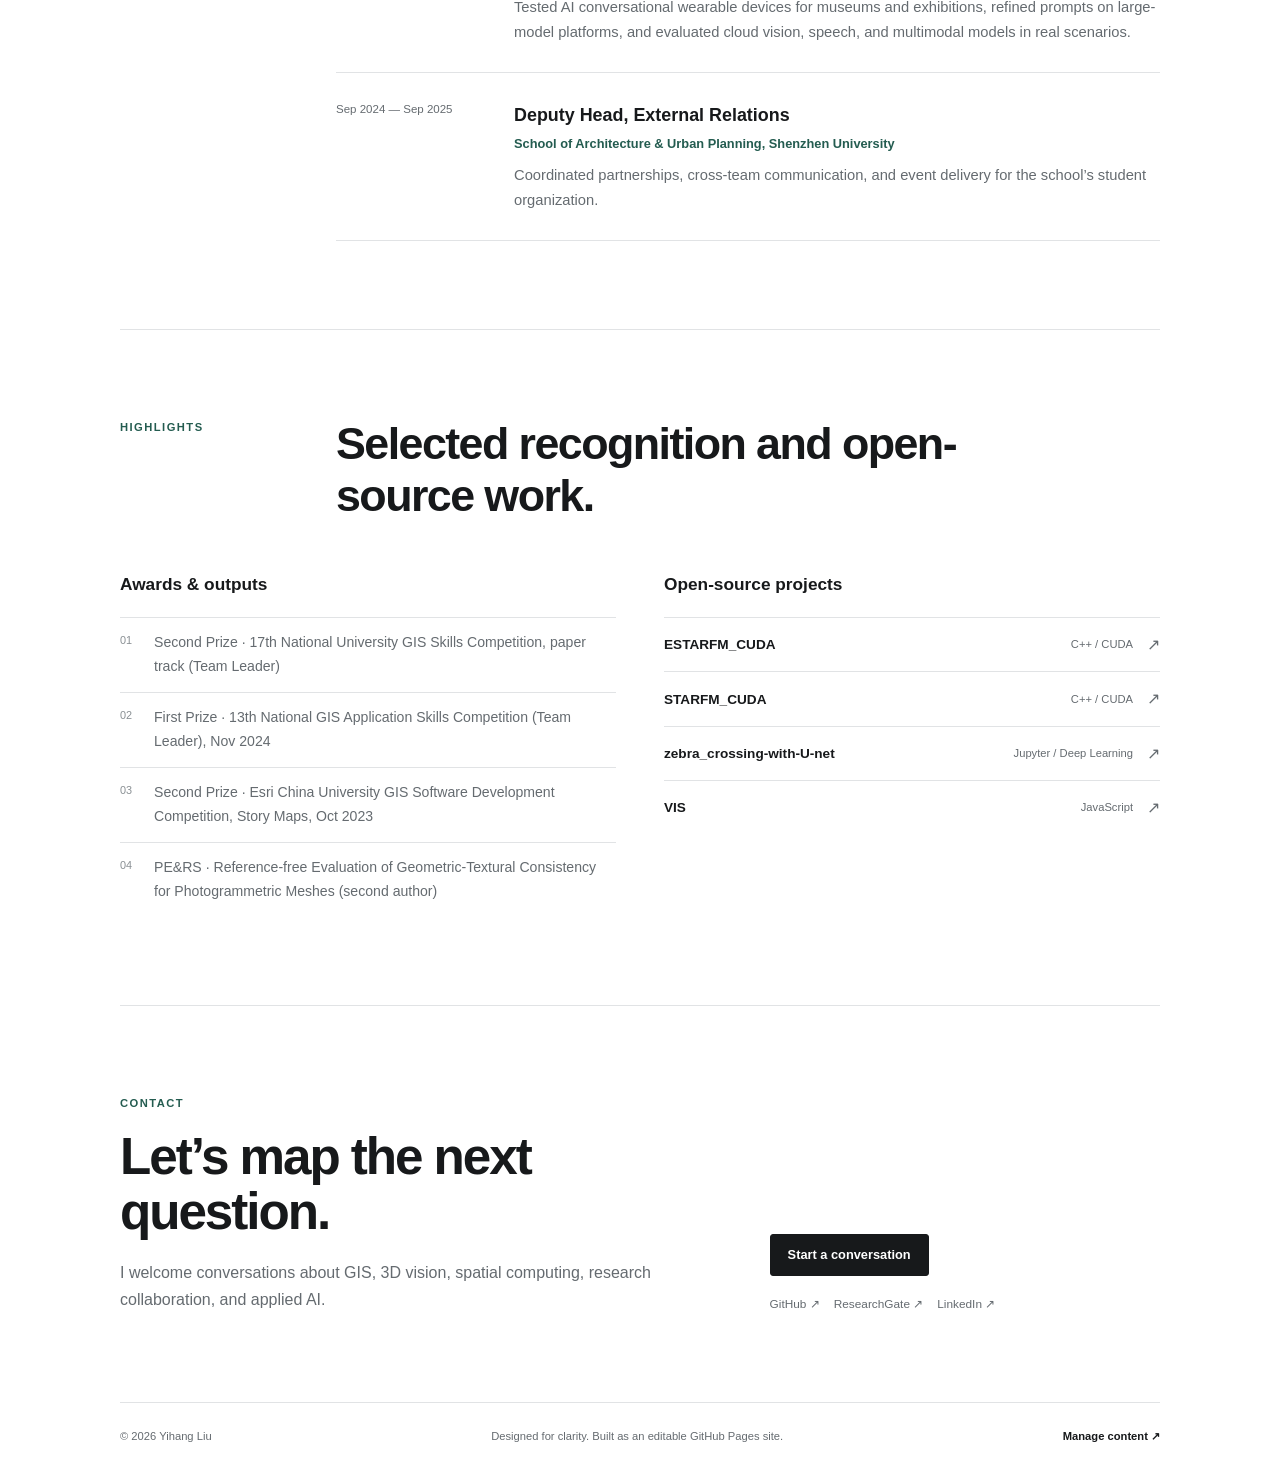
==== commit c4bc71f1: "Simplify portfolio visual design" ====
--- a/index.html
+++ b/index.html
@@ -19,7 +19,6 @@
     <a class="skip-link" href="#main">Skip to content</a>
     <header class="site-header">
       <a class="wordmark" href="#top" aria-label="Yihang Liu home">
-        <span class="wordmark-mark">YL</span>
         <span class="wordmark-name">Yihang Liu</span>
       </a>
       <nav class="nav" id="nav" aria-label="Primary navigation"></nav>
@@ -40,8 +39,6 @@
         </div>
 
         <div class="portrait-wrap" data-reveal>
-          <div class="coordinate coordinate-a">22.5431° N</div>
-          <div class="coordinate coordinate-b">114.0579° E</div>
           <div class="portrait-frame">
             <img id="profile-photo" alt="Portrait of Yihang Liu" width="466" height="620" />
           </div>
--- a/styles.css
+++ b/styles.css
@@ -1,43 +1,23 @@
 :root {
-  --ink: #17221f;
-  --ink-soft: #4f5d58;
-  --paper: #f4f0e7;
-  --paper-deep: #e9e2d4;
-  --white: #fffdf8;
-  --forest: #12352f;
-  --forest-light: #1e5045;
-  --lime: #c9f064;
-  --line: rgba(23, 34, 31, 0.18);
-  --serif: Georgia, "Times New Roman", "Noto Serif SC", serif;
+  --text: #17191b;
+  --muted: #656b70;
+  --line: #e1e3e5;
+  --soft: #f6f7f7;
+  --accent: #245c50;
+  --page: min(1040px, calc(100vw - 48px));
   --sans: Inter, ui-sans-serif, -apple-system, BlinkMacSystemFont, "Segoe UI", "PingFang SC", "Microsoft YaHei", sans-serif;
-  --page: min(1180px, calc(100vw - 48px));
 }
 
 * { box-sizing: border-box; }
-
 html { scroll-behavior: smooth; }
 
 body {
   margin: 0;
-  color: var(--ink);
-  background: var(--paper);
+  color: var(--text);
+  background: #fff;
   font-family: var(--sans);
-  line-height: 1.65;
+  line-height: 1.7;
   text-rendering: optimizeLegibility;
-}
-
-body::before {
-  position: fixed;
-  inset: 0;
-  z-index: -1;
-  content: "";
-  pointer-events: none;
-  opacity: 0.22;
-  background-image:
-    linear-gradient(rgba(18, 53, 47, 0.06) 1px, transparent 1px),
-    linear-gradient(90deg, rgba(18, 53, 47, 0.06) 1px, transparent 1px);
-  background-size: 38px 38px;
-  mask-image: linear-gradient(to bottom, #000, transparent 70%);
 }
 
 a { color: inherit; text-decoration: none; }
@@ -48,13 +28,13 @@
   top: 8px;
   left: 8px;
   z-index: 100;
-  padding: 10px 14px;
-  color: white;
-  background: var(--forest);
+  padding: 8px 12px;
+  color: #fff;
+  background: var(--text);
   transform: translateY(-150%);
 }
 
-.skip-link:focus { transform: translateY(0); }
+.skip-link:focus { transform: none; }
 
 .site-header {
   position: sticky;
@@ -64,345 +44,294 @@
   grid-template-columns: 1fr auto 1fr;
   align-items: center;
   width: var(--page);
-  min-height: 76px;
+  min-height: 64px;
   margin: 0 auto;
   border-bottom: 1px solid var(--line);
-  background: rgba(244, 240, 231, 0.9);
-  backdrop-filter: blur(14px);
-}
-
-.wordmark { display: inline-flex; align-items: center; gap: 12px; width: fit-content; }
-
-.wordmark-mark {
-  display: grid;
-  width: 38px;
-  aspect-ratio: 1;
-  place-items: center;
-  color: var(--lime);
-  background: var(--forest);
-  border-radius: 50%;
-  font-size: 0.76rem;
-  font-weight: 800;
-  letter-spacing: 0.06em;
-}
-
-.wordmark-name { font-family: var(--serif); font-size: 1.05rem; font-weight: 700; }
-.nav { display: flex; align-items: center; justify-content: center; gap: clamp(14px, 2.4vw, 32px); }
+  background: rgba(255, 255, 255, 0.96);
+  backdrop-filter: blur(10px);
+}
+
+.wordmark { width: fit-content; font-size: 0.96rem; font-weight: 700; }
+.wordmark-name { display: inline; }
+.nav { display: flex; align-items: center; justify-content: center; gap: 26px; }
 
 .nav-link {
-  position: relative;
-  color: var(--ink-soft);
-  font-size: 0.82rem;
-  font-weight: 700;
-  letter-spacing: 0.035em;
-}
-
-.nav-link::after {
-  position: absolute;
-  right: 0;
-  bottom: -8px;
-  left: 0;
-  height: 2px;
-  content: "";
-  background: var(--forest);
-  transform: scaleX(0);
-  transition: transform 180ms ease;
-}
-
-.nav-link:hover::after,
-.nav-link:focus-visible::after { transform: scaleX(1); }
+  color: var(--muted);
+  font-size: 0.78rem;
+  font-weight: 600;
+}
+
+.nav-link:hover,
+.nav-link:focus-visible { color: var(--text); }
 
 .language-button {
   justify-self: end;
-  min-width: 54px;
-  padding: 8px 12px;
-  color: var(--forest);
-  background: transparent;
-  border: 1px solid var(--forest);
-  border-radius: 999px;
+  padding: 6px 10px;
+  color: var(--text);
+  background: #fff;
+  border: 1px solid #bfc3c6;
+  border-radius: 3px;
   cursor: pointer;
-  font-size: 0.78rem;
-  font-weight: 800;
-}
-
-.language-button:hover { color: var(--lime); background: var(--forest); }
-
+  font-size: 0.75rem;
+  font-weight: 650;
+}
+
+.language-button:hover { border-color: var(--text); }
 .section-pad { width: var(--page); margin: 0 auto; }
 
 .hero {
   display: grid;
-  grid-template-columns: minmax(0, 1.25fr) minmax(280px, 0.75fr);
-  gap: clamp(56px, 8vw, 116px);
-  align-items: center;
-  min-height: calc(100vh - 76px);
-  padding-top: 70px;
-  padding-bottom: 80px;
+  grid-template-columns: minmax(0, 1fr) 210px;
+  gap: 80px;
+  align-items: center;
+  padding-top: 96px;
+  padding-bottom: 88px;
 }
 
 .eyebrow,
 .section-label {
-  margin: 0 0 18px;
-  color: var(--forest-light);
-  font-size: 0.74rem;
-  font-weight: 800;
-  letter-spacing: 0.17em;
+  margin: 0 0 16px;
+  color: var(--accent);
+  font-size: 0.7rem;
+  font-weight: 700;
+  letter-spacing: 0.13em;
   text-transform: uppercase;
 }
 
 .hero h1 {
-  max-width: 800px;
+  max-width: 720px;
   margin: 0;
-  white-space: pre-line;
-  font-family: var(--serif);
-  font-size: clamp(3.7rem, 7.2vw, 7.4rem);
-  font-weight: 500;
-  letter-spacing: -0.058em;
-  line-height: 0.92;
+  font-size: clamp(2.9rem, 5.4vw, 4.75rem);
+  font-weight: 600;
+  letter-spacing: -0.045em;
+  line-height: 1.04;
 }
 
 html[lang="zh-CN"] .hero h1 {
-  font-size: clamp(3.3rem, 5.8vw, 6rem);
-  line-height: 1.02;
+  font-size: clamp(2.7rem, 4.8vw, 4.2rem);
+  letter-spacing: -0.055em;
 }
 
 .hero-intro {
-  max-width: 690px;
-  margin: 32px 0 0;
-  color: var(--ink-soft);
-  font-size: clamp(1rem, 1.6vw, 1.22rem);
-  line-height: 1.7;
-}
-
-.hero-actions { display: flex; flex-wrap: wrap; gap: 12px; margin-top: 34px; }
+  max-width: 680px;
+  margin: 26px 0 0;
+  color: var(--muted);
+  font-size: 1.02rem;
+}
+
+.hero-actions { display: flex; flex-wrap: wrap; gap: 10px; margin-top: 28px; }
 
 .button {
   display: inline-flex;
   align-items: center;
   justify-content: center;
-  min-height: 48px;
-  padding: 0 22px;
-  border: 1px solid var(--forest);
-  border-radius: 999px;
-  font-size: 0.88rem;
-  font-weight: 800;
-  transition: transform 180ms ease, color 180ms ease, background 180ms ease;
-}
-
-.button:hover { transform: translateY(-2px); }
-.button-primary { color: var(--lime); background: var(--forest); }
-.button-quiet { color: var(--forest); background: transparent; }
+  min-height: 42px;
+  padding: 0 17px;
+  border: 1px solid var(--text);
+  border-radius: 3px;
+  font-size: 0.8rem;
+  font-weight: 650;
+}
+
+.button-primary { color: #fff; background: var(--text); }
+.button-quiet { color: var(--text); background: #fff; }
+.button:hover { opacity: 0.78; }
 
 .availability {
   display: flex;
   align-items: center;
-  gap: 10px;
-  margin: 24px 0 0;
-  color: var(--ink-soft);
-  font-size: 0.8rem;
-}
-
-.availability span {
-  width: 8px;
-  height: 8px;
-  background: #4d9d48;
-  border-radius: 50%;
-  box-shadow: 0 0 0 6px rgba(77, 157, 72, 0.13);
-}
-
-.portrait-wrap { position: relative; max-width: 410px; justify-self: end; }
-
-.portrait-wrap::before {
-  position: absolute;
-  top: -26px;
-  right: -26px;
-  bottom: 54px;
-  left: 26px;
-  z-index: -1;
-  content: "";
-  border: 1px solid var(--forest);
-  border-radius: 220px 220px 18px 18px;
-}
+  gap: 8px;
+  margin: 21px 0 0;
+  color: var(--muted);
+  font-size: 0.75rem;
+}
+
+.availability span { width: 6px; height: 6px; background: #51956e; border-radius: 50%; }
+.portrait-wrap { width: 210px; justify-self: end; }
 
 .portrait-frame {
   overflow: hidden;
-  aspect-ratio: 3 / 4;
-  background: var(--paper-deep);
-  border-radius: 200px 200px 14px 14px;
-}
-
-.portrait-frame img { width: 100%; height: 100%; display: block; object-fit: cover; object-position: center top; filter: saturate(0.72) contrast(1.04); }
-
-.portrait-caption {
-  display: flex;
-  align-items: center;
-  justify-content: space-between;
-  gap: 18px;
-  padding-top: 14px;
-  font-size: 0.82rem;
-}
-
-.portrait-caption strong { font-family: var(--serif); font-size: 1rem; }
-.portrait-caption span { color: var(--ink-soft); }
-
-.coordinate {
-  position: absolute;
-  z-index: 2;
-  padding: 5px 8px;
-  color: var(--lime);
-  background: var(--forest);
-  font-family: ui-monospace, SFMono-Regular, Consolas, monospace;
-  font-size: 0.68rem;
-  letter-spacing: 0.04em;
-}
-
-.coordinate-a { top: 22%; left: -50px; }
-.coordinate-b { right: -28px; bottom: 24%; }
+  width: 210px;
+  height: 260px;
+  background: var(--soft);
+  border: 1px solid var(--line);
+}
+
+.portrait-frame img {
+  display: block;
+  width: 100%;
+  height: 100%;
+  object-fit: cover;
+  object-position: center top;
+  filter: grayscale(12%);
+}
+
+.portrait-caption { display: grid; gap: 2px; padding-top: 11px; font-size: 0.75rem; }
+.portrait-caption strong { font-size: 0.82rem; font-weight: 650; }
+.portrait-caption span { color: var(--muted); }
 
 .fact-strip {
   display: grid;
   grid-template-columns: repeat(4, 1fr);
-  width: 100%;
-  padding: 0 max(24px, calc((100vw - 1180px) / 2));
-  color: white;
-  background: var(--forest);
-}
-
-.fact { display: grid; gap: 3px; padding: 28px 30px; border-right: 1px solid rgba(255, 255, 255, 0.15); }
-.fact:first-child { border-left: 1px solid rgba(255, 255, 255, 0.15); }
-.fact-value { color: var(--lime); font-family: var(--serif); font-size: clamp(1.5rem, 2.2vw, 2.2rem); font-weight: 500; }
-.fact-label { color: rgba(255, 255, 255, 0.65); font-size: 0.75rem; font-weight: 700; letter-spacing: 0.08em; text-transform: uppercase; }
-
-.content-section { padding-top: 116px; padding-bottom: 116px; border-bottom: 1px solid var(--line); scroll-margin-top: 70px; }
+  width: var(--page);
+  margin: 0 auto;
+  border-top: 1px solid var(--line);
+  border-bottom: 1px solid var(--line);
+}
+
+.fact { display: grid; gap: 2px; padding: 22px 18px 22px 0; }
+.fact + .fact { padding-left: 24px; border-left: 1px solid var(--line); }
+.fact-value { font-size: 1.18rem; font-weight: 650; }
+.fact-label { color: var(--muted); font-size: 0.7rem; letter-spacing: 0.05em; text-transform: uppercase; }
+
+.content-section {
+  width: var(--page);
+  padding-top: 88px;
+  padding-bottom: 88px;
+  border-bottom: 1px solid var(--line);
+  scroll-margin-top: 64px;
+}
 
 .section-heading {
   display: grid;
-  grid-template-columns: minmax(150px, 0.34fr) minmax(0, 1fr);
-  gap: 40px;
+  grid-template-columns: 180px minmax(0, 1fr);
+  gap: 36px;
   align-items: start;
-  margin-bottom: 64px;
+  margin-bottom: 48px;
 }
 
 .section-heading h2 {
-  max-width: 760px;
+  max-width: 680px;
   margin: 0;
-  font-family: var(--serif);
-  font-size: clamp(2.4rem, 5vw, 5.1rem);
-  font-weight: 500;
-  letter-spacing: -0.045em;
-  line-height: 1;
-}
-
-.about-grid { display: grid; grid-template-columns: 1.18fr 0.82fr; gap: clamp(52px, 9vw, 140px); margin-left: calc(34% + 14px); }
-.about-copy p { margin: 0 0 22px; color: var(--ink-soft); font-size: 1.05rem; }
-.interest-list { border-top: 1px solid var(--ink); }
-.interest-item { display: grid; grid-template-columns: 42px 1fr; gap: 12px; padding: 13px 0; border-bottom: 1px solid var(--line); font-weight: 650; }
-.interest-index { color: var(--forest-light); font-family: var(--serif); font-size: 0.85rem; }
-
-.research-section { width: 100%; padding-right: max(24px, calc((100vw - 1180px) / 2)); padding-left: max(24px, calc((100vw - 1180px) / 2)); background: var(--white); }
-.research-list { border-top: 1px solid var(--ink); }
-.research-card { display: grid; grid-template-columns: 80px 1fr; gap: 28px; padding: 40px 0 42px; border-bottom: 1px solid var(--line); }
-.research-number { padding-top: 4px; color: var(--forest-light); font-family: var(--serif); font-size: 1.15rem; }
-.research-header { display: flex; align-items: start; justify-content: space-between; gap: 32px; }
-.research-header h3 { max-width: 720px; margin: 0; font-family: var(--serif); font-size: clamp(1.6rem, 3vw, 2.55rem); font-weight: 500; letter-spacing: -0.025em; line-height: 1.15; }
-.research-period { flex: 0 0 auto; padding-top: 8px; color: var(--ink-soft); font-size: 0.78rem; font-weight: 750; letter-spacing: 0.04em; }
-.research-summary { max-width: 850px; margin: 18px 0 0; color: var(--ink-soft); }
-.research-points { display: grid; gap: 8px; max-width: 850px; margin: 20px 0 0; padding-left: 18px; color: var(--ink-soft); }
-.research-points li::marker { color: var(--forest-light); }
-.research-outcome { width: fit-content; margin: 22px 0 0; padding: 6px 10px; color: var(--forest); background: rgba(201, 240, 100, 0.48); font-size: 0.76rem; font-weight: 800; letter-spacing: 0.035em; }
-
-.timeline { margin-left: calc(34% + 14px); border-top: 1px solid var(--ink); }
-.timeline-item { display: grid; grid-template-columns: 170px 1fr; gap: 28px; padding: 30px 0 34px; border-bottom: 1px solid var(--line); }
-.timeline-period { color: var(--forest-light); font-size: 0.78rem; font-weight: 800; letter-spacing: 0.04em; }
-.timeline-body h3 { margin: 0; font-family: var(--serif); font-size: 1.55rem; font-weight: 500; }
-.timeline-org { margin: 3px 0 10px; color: var(--forest-light); font-size: 0.88rem; font-weight: 750; }
-.timeline-description { margin: 0; color: var(--ink-soft); }
-
-.highlights-section { width: 100%; padding-right: max(24px, calc((100vw - 1180px) / 2)); padding-left: max(24px, calc((100vw - 1180px) / 2)); background: var(--paper-deep); }
-.highlights-grid { display: grid; grid-template-columns: 1.1fr 0.9fr; gap: 20px; }
-.highlight-panel { padding: clamp(26px, 4vw, 48px); background: var(--white); border: 1px solid var(--line); }
-.highlight-panel h3 { margin: 0 0 28px; font-family: var(--serif); font-size: 1.6rem; font-weight: 500; }
-.award-list { display: grid; gap: 0; margin: 0; padding: 0; list-style: none; counter-reset: awards; }
-.award-list li { position: relative; padding: 17px 0 17px 44px; border-top: 1px solid var(--line); counter-increment: awards; }
-.award-list li::before { position: absolute; left: 0; content: counter(awards, decimal-leading-zero); color: var(--forest-light); font-family: var(--serif); font-size: 0.82rem; }
-.repo-list { display: grid; gap: 10px; }
-.repo-card { display: grid; grid-template-columns: 1fr auto auto; gap: 16px; align-items: center; padding: 16px 0; border-top: 1px solid var(--line); }
-.repo-card strong { overflow-wrap: anywhere; font-size: 0.94rem; }
-.repo-card > span:not(.repo-arrow) { color: var(--ink-soft); font-size: 0.74rem; }
-.repo-arrow { color: var(--forest-light); font-size: 1.05rem; transition: transform 160ms ease; }
-.repo-card:hover .repo-arrow { transform: translate(3px, -3px); }
+  font-size: clamp(2rem, 3.5vw, 3rem);
+  font-weight: 600;
+  letter-spacing: -0.035em;
+  line-height: 1.16;
+}
+
+.about-grid {
+  display: grid;
+  grid-template-columns: 1.2fr 0.8fr;
+  gap: 72px;
+  margin-left: 216px;
+}
+
+.about-copy p { margin: 0 0 18px; color: var(--muted); }
+.interest-list { border-top: 1px solid var(--line); }
+.interest-item { display: grid; grid-template-columns: 36px 1fr; gap: 8px; padding: 11px 0; border-bottom: 1px solid var(--line); font-size: 0.86rem; }
+.interest-index { color: #8a9094; font-size: 0.72rem; }
+
+.research-list { border-top: 1px solid var(--line); }
+.research-card { display: grid; grid-template-columns: 50px 1fr; gap: 22px; padding: 34px 0; border-bottom: 1px solid var(--line); }
+.research-number { padding-top: 3px; color: #8a9094; font-size: 0.78rem; }
+.research-header { display: flex; align-items: start; justify-content: space-between; gap: 28px; }
+.research-header h3 { max-width: 680px; margin: 0; font-size: clamp(1.25rem, 2.1vw, 1.72rem); font-weight: 600; letter-spacing: -0.02em; line-height: 1.3; }
+.research-period { flex: 0 0 auto; padding-top: 4px; color: var(--muted); font-size: 0.72rem; }
+.research-summary { max-width: 780px; margin: 14px 0 0; color: var(--muted); }
+.research-points { display: grid; gap: 5px; max-width: 780px; margin: 15px 0 0; padding-left: 17px; color: var(--muted); font-size: 0.9rem; }
+.research-outcome { margin: 15px 0 0; color: var(--accent); font-size: 0.73rem; font-weight: 650; }
+
+.timeline { margin-left: 216px; border-top: 1px solid var(--line); }
+.timeline-item { display: grid; grid-template-columns: 150px 1fr; gap: 28px; padding: 27px 0; border-bottom: 1px solid var(--line); }
+.timeline-period { color: var(--muted); font-size: 0.72rem; }
+.timeline-body h3 { margin: 0; font-size: 1.12rem; font-weight: 650; }
+.timeline-org { margin: 3px 0 8px; color: var(--accent); font-size: 0.8rem; font-weight: 600; }
+.timeline-description { margin: 0; color: var(--muted); font-size: 0.92rem; }
+
+.highlights-grid { display: grid; grid-template-columns: 1fr 1fr; gap: 48px; }
+.highlight-panel { padding: 0; }
+.highlight-panel h3 { margin: 0 0 18px; font-size: 1.08rem; font-weight: 650; }
+.award-list { display: grid; margin: 0; padding: 0; list-style: none; counter-reset: awards; }
+.award-list li { position: relative; padding: 13px 0 13px 34px; border-top: 1px solid var(--line); color: var(--muted); font-size: 0.88rem; counter-increment: awards; }
+.award-list li::before { position: absolute; left: 0; content: counter(awards, decimal-leading-zero); color: #8a9094; font-size: 0.68rem; }
+.repo-list { display: grid; }
+.repo-card { display: grid; grid-template-columns: 1fr auto auto; gap: 14px; align-items: center; padding: 13px 0; border-top: 1px solid var(--line); }
+.repo-card strong { overflow-wrap: anywhere; font-size: 0.85rem; font-weight: 650; }
+.repo-card > span:not(.repo-arrow) { color: var(--muted); font-size: 0.7rem; }
+.repo-arrow { color: var(--muted); }
+.repo-card:hover .repo-arrow { color: var(--text); }
 
 .contact {
   display: grid;
-  grid-template-columns: 1.3fr 0.7fr;
-  gap: 60px;
+  grid-template-columns: 1.2fr 0.8fr;
+  gap: 64px;
   align-items: end;
-  width: 100%;
-  padding: 104px max(24px, calc((100vw - 1180px) / 2));
-  color: white;
-  background: var(--forest);
-  scroll-margin-top: 70px;
-}
-
-.section-label.light { color: var(--lime); }
-.contact h2 { max-width: 780px; margin: 0; font-family: var(--serif); font-size: clamp(3rem, 6.6vw, 7rem); font-weight: 500; letter-spacing: -0.055em; line-height: 0.95; }
-.contact-copy > p:last-child { max-width: 650px; margin: 24px 0 0; color: rgba(255, 255, 255, 0.7); font-size: 1.02rem; }
-.contact-actions { display: grid; gap: 22px; justify-items: start; }
-.button-light { color: var(--forest); background: var(--lime); border-color: var(--lime); }
-.social-links { display: flex; flex-wrap: wrap; gap: 16px; }
-.social-links a { color: rgba(255, 255, 255, 0.72); font-size: 0.8rem; font-weight: 750; }
-.social-links a:hover { color: var(--lime); }
-
-.site-footer { display: grid; grid-template-columns: auto 1fr auto; gap: 28px; align-items: center; padding: 26px max(24px, calc((100vw - 1180px) / 2)); color: var(--ink-soft); background: var(--paper); font-size: 0.75rem; }
+  width: var(--page);
+  margin: 0 auto;
+  padding-top: 88px;
+  padding-bottom: 88px;
+  border-bottom: 1px solid var(--line);
+  scroll-margin-top: 64px;
+}
+
+.section-label.light { color: var(--accent); }
+.contact h2 { max-width: 660px; margin: 0; font-size: clamp(2.4rem, 4vw, 3.7rem); font-weight: 600; letter-spacing: -0.04em; line-height: 1.08; }
+.contact-copy > p:last-child { max-width: 630px; margin: 20px 0 0; color: var(--muted); }
+.contact-actions { display: grid; gap: 18px; justify-items: start; }
+.button-light { color: #fff; background: var(--text); }
+.social-links { display: flex; flex-wrap: wrap; gap: 14px; }
+.social-links a { color: var(--muted); font-size: 0.74rem; }
+.social-links a:hover { color: var(--text); }
+
+.site-footer {
+  display: grid;
+  grid-template-columns: auto 1fr auto;
+  gap: 26px;
+  align-items: center;
+  width: var(--page);
+  margin: 0 auto;
+  padding: 24px 0 32px;
+  color: var(--muted);
+  font-size: 0.7rem;
+}
+
 .site-footer p { margin: 0; }
 .site-footer p:nth-child(2) { text-align: center; }
-.site-footer a { font-weight: 800; }
-
-[data-reveal] { opacity: 0; transform: translateY(16px); transition: opacity 560ms ease, transform 560ms ease; }
-[data-reveal].is-visible { opacity: 1; transform: none; }
-
-:focus-visible { outline: 3px solid var(--lime); outline-offset: 3px; }
-
-@media (max-width: 900px) {
-  :root { --page: min(100% - 32px, 720px); }
+.site-footer a { color: var(--text); font-weight: 600; }
+
+[data-reveal] { opacity: 1; transform: none; }
+:focus-visible { outline: 2px solid var(--accent); outline-offset: 3px; }
+
+@media (max-width: 820px) {
+  :root { --page: min(100% - 32px, 680px); }
   .site-header { grid-template-columns: 1fr auto; }
   .nav { display: none; }
-  .hero { grid-template-columns: 1fr; min-height: auto; padding-top: 72px; }
-  .portrait-wrap { width: min(78vw, 390px); justify-self: center; margin-top: 20px; }
-  .fact-strip { grid-template-columns: repeat(2, 1fr); padding: 0; }
-  .fact { padding: 24px max(24px, calc((100vw - 720px) / 2)); border-bottom: 1px solid rgba(255, 255, 255, 0.15); }
+  .hero { grid-template-columns: 1fr; gap: 44px; padding-top: 68px; padding-bottom: 68px; }
+  .portrait-wrap { width: 170px; justify-self: start; }
+  .portrait-frame { width: 170px; height: 210px; }
+  .fact-strip { grid-template-columns: repeat(2, 1fr); }
+  .fact:nth-child(3) { border-left: 0; }
+  .fact:nth-child(n + 3) { border-top: 1px solid var(--line); }
   .section-heading { grid-template-columns: 1fr; gap: 0; }
   .about-grid, .timeline { margin-left: 0; }
-  .about-grid { grid-template-columns: 1fr; gap: 40px; }
+  .about-grid { grid-template-columns: 1fr; gap: 38px; }
   .contact { grid-template-columns: 1fr; align-items: start; }
 }
 
-@media (max-width: 620px) {
-  :root { --page: calc(100% - 24px); }
-  .site-header { min-height: 66px; }
-  .wordmark-name { display: none; }
-  .hero { gap: 46px; padding-top: 56px; padding-bottom: 64px; }
-  .hero h1 { font-size: clamp(3.15rem, 16vw, 4.9rem); }
-  html[lang="zh-CN"] .hero h1 { font-size: clamp(2.45rem, 10.6vw, 3.25rem); }
-  .hero-intro { margin-top: 24px; }
-  .coordinate-a { left: -8px; }
-  .coordinate-b { right: -8px; }
-  .fact { padding: 22px 18px; }
-  .content-section { padding-top: 78px; padding-bottom: 78px; }
-  .section-heading { margin-bottom: 42px; }
-  .research-card { grid-template-columns: 42px 1fr; gap: 10px; padding: 30px 0 32px; }
-  .research-header { display: grid; gap: 5px; }
+@media (max-width: 560px) {
+  :root { --page: calc(100% - 28px); }
+  .site-header { min-height: 58px; }
+  .hero { padding-top: 54px; padding-bottom: 58px; }
+  .hero h1,
+  html[lang="zh-CN"] .hero h1 { font-size: clamp(2.35rem, 11.2vw, 3.15rem); }
+  .hero-intro { margin-top: 20px; font-size: 0.94rem; }
+  .fact { padding: 18px 12px 18px 0; }
+  .fact + .fact { padding-left: 14px; }
+  .content-section { padding-top: 66px; padding-bottom: 66px; }
+  .section-heading { margin-bottom: 36px; }
+  .research-card { grid-template-columns: 32px 1fr; gap: 8px; padding: 27px 0; }
+  .research-header { display: grid; gap: 4px; }
   .research-period { order: -1; padding: 0; }
-  .timeline-item { grid-template-columns: 1fr; gap: 8px; }
-  .highlights-grid { grid-template-columns: 1fr; }
+  .timeline-item { grid-template-columns: 1fr; gap: 6px; }
+  .highlights-grid { grid-template-columns: 1fr; gap: 48px; }
   .repo-card { grid-template-columns: 1fr auto; }
-  .repo-card > span:not(.repo-arrow) { grid-column: 1 / 2; }
+  .repo-card > span:not(.repo-arrow) { grid-column: 1; }
   .repo-arrow { grid-column: 2; grid-row: 1 / 3; }
-  .contact { padding-top: 76px; padding-bottom: 76px; }
-  .site-footer { grid-template-columns: 1fr; gap: 8px; }
+  .contact { padding-top: 66px; padding-bottom: 66px; }
+  .site-footer { grid-template-columns: 1fr; gap: 6px; }
   .site-footer p:nth-child(2) { text-align: left; }
 }
 
 @media (prefers-reduced-motion: reduce) {
   html { scroll-behavior: auto; }
-  *, *::before, *::after { scroll-behavior: auto !important; transition-duration: 0.01ms !important; }
-}
+}
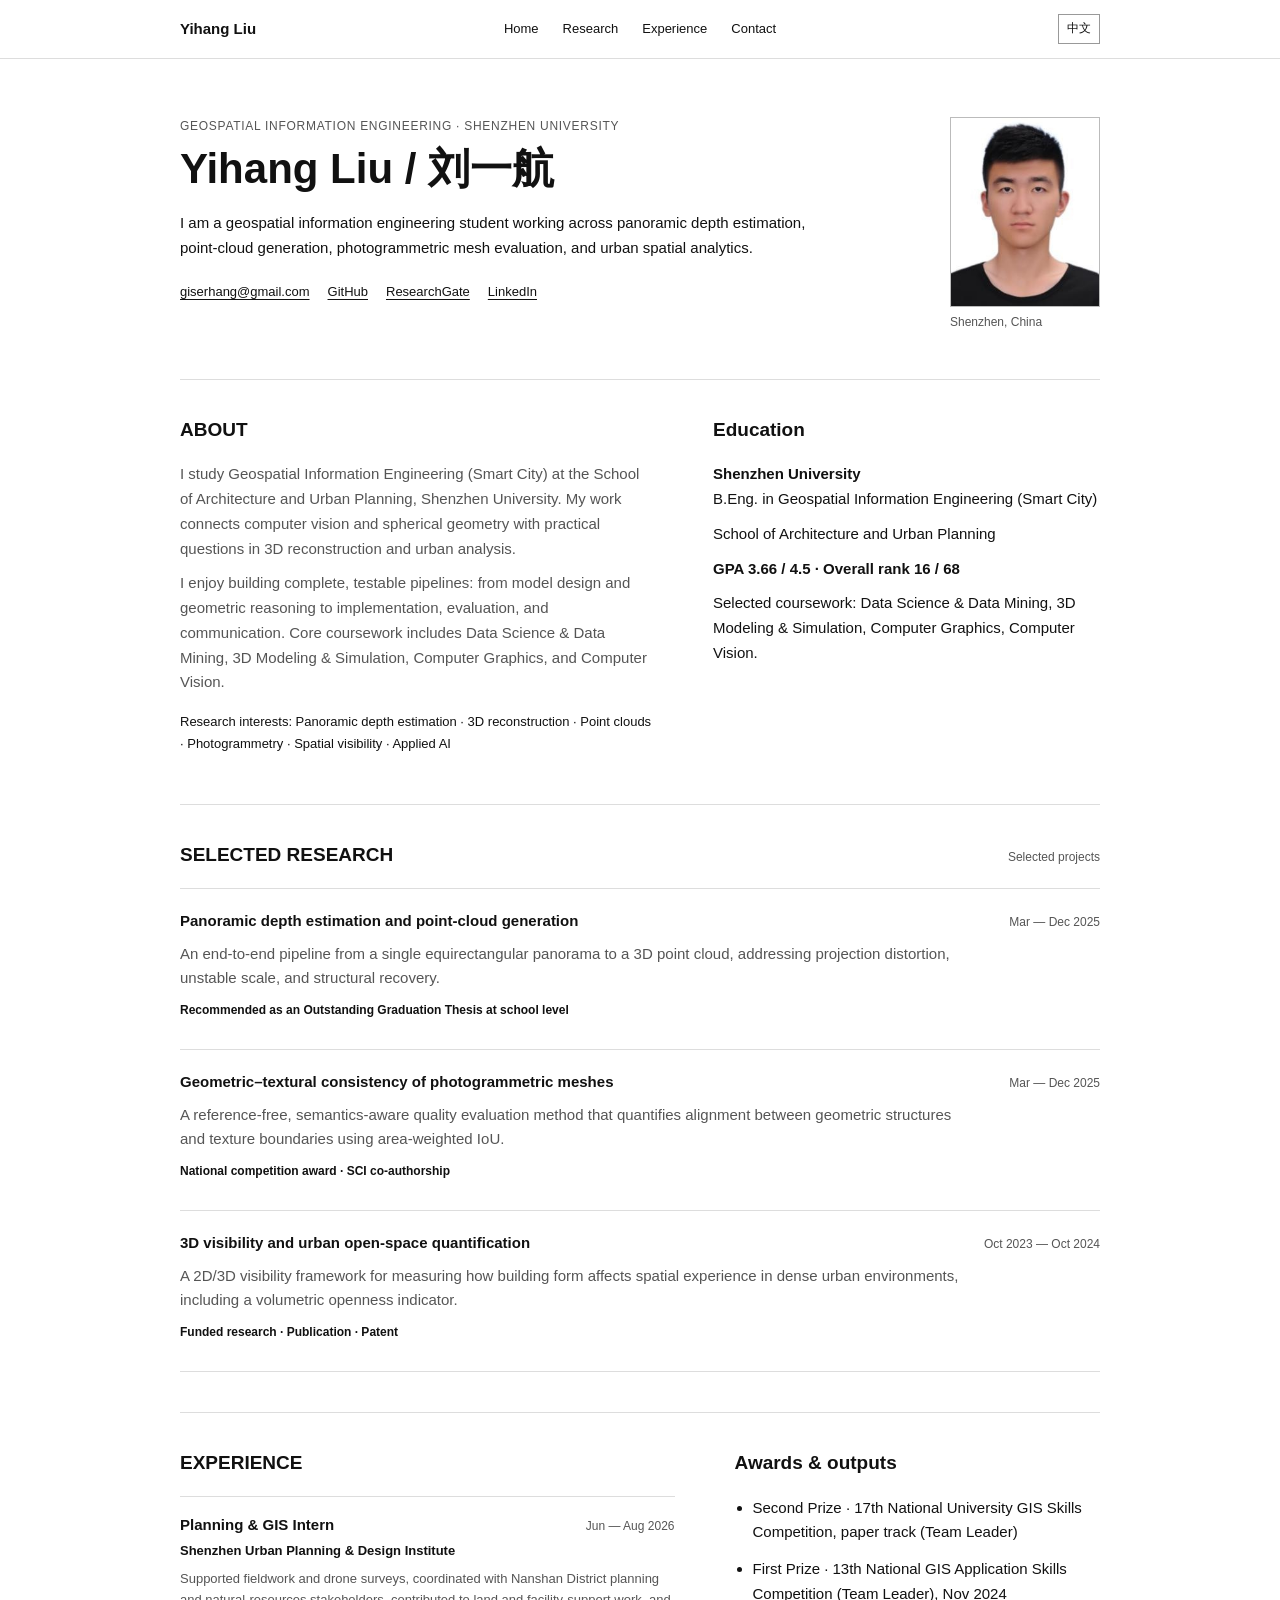
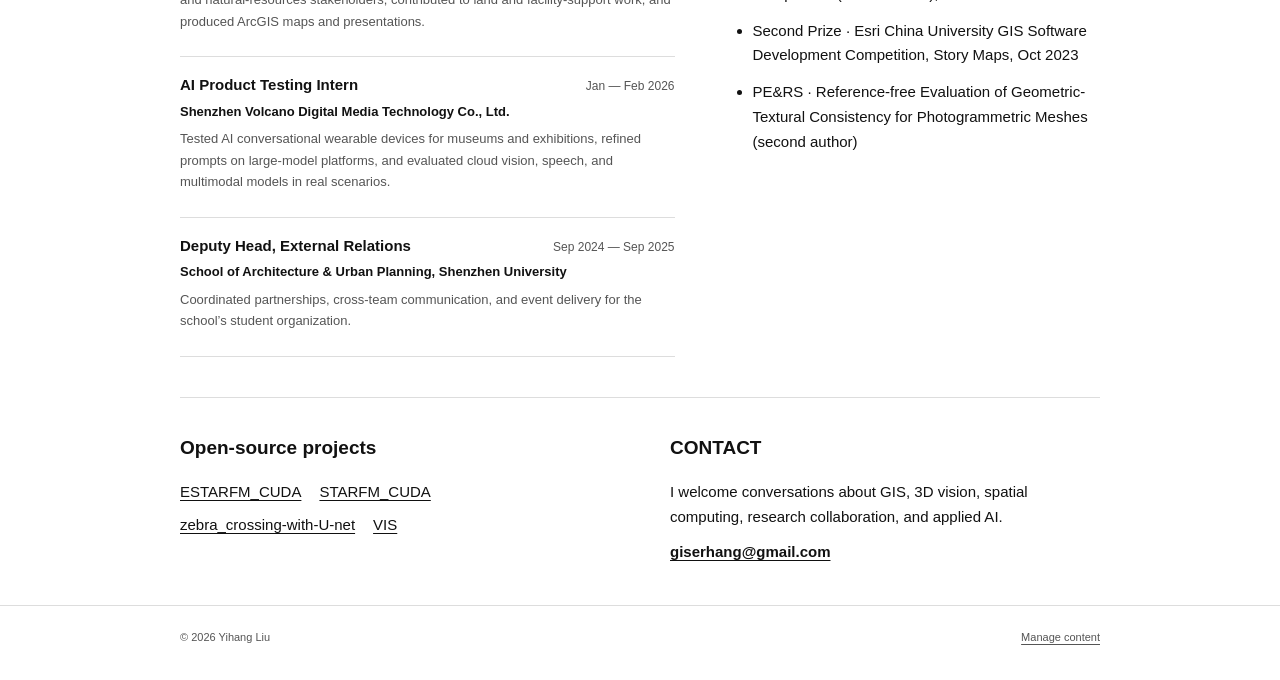
==== commit 270e62dc: "Adopt compact academic homepage layout" ====
--- a/index.html
+++ b/index.html
@@ -3,115 +3,96 @@
   <head>
     <meta charset="UTF-8" />
     <meta name="viewport" content="width=device-width, initial-scale=1" />
-    <meta name="theme-color" content="#12352f" />
-    <meta name="description" content="Academic portfolio of Yihang Liu." />
+    <meta name="theme-color" content="#ffffff" />
+    <meta name="description" content="Academic homepage of Yihang Liu." />
     <meta property="og:type" content="website" />
-    <meta property="og:title" content="Yihang Liu | Spatial Intelligence & 3D Vision" />
-    <meta property="og:description" content="Geospatial information engineering, panoramic depth estimation, 3D reconstruction, and urban spatial analysis." />
+    <meta property="og:title" content="Yihang Liu | Academic Homepage" />
+    <meta property="og:description" content="Research in geospatial information engineering, 3D vision, and spatial intelligence." />
     <meta property="og:image" content="./assets/profile.jpg" />
-    <title>Yihang Liu | Spatial Intelligence & 3D Vision</title>
+    <title>Yihang Liu | Academic Homepage</title>
     <link rel="icon" href="./favicon.svg" type="image/svg+xml" />
-    <link rel="stylesheet" href="./styles.css" />
-    <script src="./content.js" defer></script>
-    <script src="./script.js" defer></script>
+    <link rel="stylesheet" href="./styles.css?v=3" />
+    <script src="./content.js?v=3" defer></script>
+    <script src="./script.js?v=3" defer></script>
   </head>
   <body>
     <a class="skip-link" href="#main">Skip to content</a>
+
     <header class="site-header">
-      <a class="wordmark" href="#top" aria-label="Yihang Liu home">
-        <span class="wordmark-name">Yihang Liu</span>
-      </a>
-      <nav class="nav" id="nav" aria-label="Primary navigation"></nav>
-      <button class="language-button" id="language-button" type="button" aria-label="Switch language">中文</button>
+      <div class="header-inner">
+        <a class="site-name" href="#home">Yihang Liu</a>
+        <nav class="site-nav" id="site-nav" aria-label="Primary navigation"></nav>
+        <button class="language-button" id="language-button" type="button" aria-label="Switch language">中文</button>
+      </div>
     </header>
 
-    <main id="main">
-      <section class="hero section-pad" id="top">
-        <div class="hero-copy" data-reveal>
-          <p class="eyebrow" id="hero-eyebrow"></p>
-          <h1 id="hero-title"></h1>
-          <p class="hero-intro" id="hero-intro"></p>
-          <div class="hero-actions">
-            <a class="button button-primary" href="#research" id="hero-primary"></a>
-            <a class="button button-quiet" id="hero-secondary"></a>
-          </div>
-          <p class="availability"><span aria-hidden="true"></span><b id="hero-status"></b></p>
+    <main class="page" id="main">
+      <section class="profile" id="home">
+        <div class="profile-copy">
+          <p class="role" id="profile-role"></p>
+          <h1 id="profile-name"></h1>
+          <p class="profile-intro" id="profile-intro"></p>
+          <div class="profile-links" id="profile-links"></div>
         </div>
-
-        <div class="portrait-wrap" data-reveal>
-          <div class="portrait-frame">
-            <img id="profile-photo" alt="Portrait of Yihang Liu" width="466" height="620" />
-          </div>
-          <div class="portrait-caption">
-            <strong id="portrait-name"></strong>
-            <span id="portrait-location"></span>
-          </div>
-        </div>
+        <figure class="profile-photo">
+          <img id="profile-image" width="233" height="310" alt="Portrait of Yihang Liu" />
+          <figcaption id="profile-location"></figcaption>
+        </figure>
       </section>
 
-      <section class="fact-strip" id="facts" aria-label="Profile highlights"></section>
-
-      <section class="content-section section-pad" id="about">
-        <div class="section-heading" data-reveal>
-          <p class="section-label" id="about-label"></p>
-          <h2 id="about-title"></h2>
-        </div>
-        <div class="about-grid">
-          <div class="about-copy" id="about-copy" data-reveal></div>
-          <div class="interest-list" id="interest-list" data-reveal></div>
-        </div>
+      <section class="section overview-grid" id="about">
+        <article>
+          <h2 id="about-heading"></h2>
+          <div class="body-copy" id="about-copy"></div>
+          <p class="interest-line" id="interest-line"></p>
+        </article>
+        <article>
+          <h2 id="education-heading"></h2>
+          <h3 id="education-school"></h3>
+          <p id="education-degree"></p>
+          <p id="education-unit"></p>
+          <p class="education-details" id="education-details"></p>
+          <p id="education-coursework"></p>
+        </article>
       </section>
 
-      <section class="content-section research-section section-pad" id="research">
-        <div class="section-heading" data-reveal>
-          <p class="section-label" id="research-label"></p>
-          <h2 id="research-title"></h2>
+      <section class="section" id="research">
+        <div class="section-title-row">
+          <h2 id="research-heading"></h2>
+          <span id="research-note"></span>
         </div>
-        <div class="research-list" id="research-list"></div>
+        <div class="entry-list" id="research-list"></div>
       </section>
 
-      <section class="content-section section-pad" id="experience">
-        <div class="section-heading" data-reveal>
-          <p class="section-label" id="experience-label"></p>
-          <h2 id="experience-title"></h2>
-        </div>
-        <div class="timeline" id="experience-list"></div>
+      <section class="section columns" id="experience">
+        <article>
+          <h2 id="experience-heading"></h2>
+          <div class="compact-list" id="experience-list"></div>
+        </article>
+        <article>
+          <h2 id="awards-heading"></h2>
+          <ul class="plain-list" id="awards-list"></ul>
+        </article>
       </section>
 
-      <section class="content-section highlights-section section-pad" id="highlights">
-        <div class="section-heading" data-reveal>
-          <p class="section-label" id="highlights-label"></p>
-          <h2 id="highlights-title"></h2>
-        </div>
-        <div class="highlights-grid">
-          <article class="highlight-panel" data-reveal>
-            <h3 id="awards-title"></h3>
-            <ol class="award-list" id="award-list"></ol>
-          </article>
-          <article class="highlight-panel code-panel" data-reveal>
-            <h3 id="code-title"></h3>
-            <div class="repo-list" id="repo-list"></div>
-          </article>
-        </div>
-      </section>
-
-      <section class="contact section-pad" id="contact">
-        <div class="contact-copy" data-reveal>
-          <p class="section-label light" id="contact-label"></p>
-          <h2 id="contact-title"></h2>
-          <p id="contact-text"></p>
-        </div>
-        <div class="contact-actions" data-reveal>
-          <a class="button button-light" id="contact-email"></a>
-          <div class="social-links" id="social-links"></div>
-        </div>
+      <section class="section compact-bottom">
+        <article>
+          <h2 id="code-heading"></h2>
+          <div class="inline-links" id="repository-list"></div>
+        </article>
+        <article id="contact">
+          <h2 id="contact-heading"></h2>
+          <p id="contact-copy"></p>
+          <a class="email-link" id="contact-email"></a>
+        </article>
       </section>
     </main>
 
     <footer class="site-footer">
-      <p>© <span id="year"></span> <span id="footer-name"></span></p>
-      <p id="footer-copy"></p>
-      <a href="./admin/" aria-label="Open content management guide">Manage content ↗</a>
+      <div>
+        <span>© <span id="year"></span> Yihang Liu</span>
+        <a href="./admin/">Manage content</a>
+      </div>
     </footer>
   </body>
 </html>
--- a/styles.css
+++ b/styles.css
@@ -1,11 +1,9 @@
 :root {
-  --text: #17191b;
-  --muted: #656b70;
-  --line: #e1e3e5;
-  --soft: #f6f7f7;
-  --accent: #245c50;
-  --page: min(1040px, calc(100vw - 48px));
-  --sans: Inter, ui-sans-serif, -apple-system, BlinkMacSystemFont, "Segoe UI", "PingFang SC", "Microsoft YaHei", sans-serif;
+  --text: #111111;
+  --muted: #555555;
+  --line: #dddddd;
+  --page: min(920px, calc(100vw - 40px));
+  --font: Arial, Helvetica, "PingFang SC", "Microsoft YaHei", sans-serif;
 }
 
 * { box-sizing: border-box; }
@@ -14,13 +12,14 @@
 body {
   margin: 0;
   color: var(--text);
-  background: #fff;
-  font-family: var(--sans);
-  line-height: 1.7;
-  text-rendering: optimizeLegibility;
+  background: #ffffff;
+  font-family: var(--font);
+  font-size: 15px;
+  line-height: 1.65;
 }
 
-a { color: inherit; text-decoration: none; }
+a { color: var(--text); text-underline-offset: 3px; }
+a:hover { text-decoration-thickness: 2px; }
 button { font: inherit; }
 
 .skip-link {
@@ -28,9 +27,9 @@
   top: 8px;
   left: 8px;
   z-index: 100;
-  padding: 8px 12px;
-  color: #fff;
-  background: var(--text);
+  padding: 7px 10px;
+  color: #ffffff;
+  background: #111111;
   transform: translateY(-150%);
 }
 
@@ -40,298 +39,142 @@
   position: sticky;
   top: 0;
   z-index: 20;
+  background: rgba(255, 255, 255, 0.97);
+  border-bottom: 1px solid var(--line);
+}
+
+.header-inner {
   display: grid;
   grid-template-columns: 1fr auto 1fr;
   align-items: center;
   width: var(--page);
-  min-height: 64px;
+  min-height: 58px;
   margin: 0 auto;
-  border-bottom: 1px solid var(--line);
-  background: rgba(255, 255, 255, 0.96);
-  backdrop-filter: blur(10px);
 }
 
-.wordmark { width: fit-content; font-size: 0.96rem; font-weight: 700; }
-.wordmark-name { display: inline; }
-.nav { display: flex; align-items: center; justify-content: center; gap: 26px; }
-
-.nav-link {
-  color: var(--muted);
-  font-size: 0.78rem;
-  font-weight: 600;
+.site-name {
+  width: fit-content;
+  font-weight: 700;
+  text-decoration: none;
 }
 
-.nav-link:hover,
-.nav-link:focus-visible { color: var(--text); }
+.site-nav { display: flex; gap: 24px; }
+.site-nav a { font-size: 13px; text-decoration: none; }
+.site-nav a:hover { text-decoration: underline; }
 
 .language-button {
   justify-self: end;
-  padding: 6px 10px;
-  color: var(--text);
-  background: #fff;
-  border: 1px solid #bfc3c6;
-  border-radius: 3px;
+  padding: 4px 8px;
+  color: #111111;
+  background: #ffffff;
+  border: 1px solid #999999;
   cursor: pointer;
-  font-size: 0.75rem;
-  font-weight: 650;
+  font-size: 12px;
 }
 
-.language-button:hover { border-color: var(--text); }
-.section-pad { width: var(--page); margin: 0 auto; }
+.page { width: var(--page); margin: 0 auto; }
 
-.hero {
+.profile {
   display: grid;
-  grid-template-columns: minmax(0, 1fr) 210px;
-  gap: 80px;
-  align-items: center;
-  padding-top: 96px;
-  padding-bottom: 88px;
+  grid-template-columns: minmax(0, 1fr) 150px;
+  gap: 54px;
+  align-items: start;
+  padding: 58px 0 46px;
+  scroll-margin-top: 58px;
 }
 
-.eyebrow,
-.section-label {
-  margin: 0 0 16px;
-  color: var(--accent);
-  font-size: 0.7rem;
-  font-weight: 700;
-  letter-spacing: 0.13em;
+.role {
+  margin: 0 0 8px;
+  color: var(--muted);
+  font-size: 12px;
+  letter-spacing: 0.06em;
   text-transform: uppercase;
 }
 
-.hero h1 {
-  max-width: 720px;
+.profile h1 {
   margin: 0;
-  font-size: clamp(2.9rem, 5.4vw, 4.75rem);
-  font-weight: 600;
-  letter-spacing: -0.045em;
-  line-height: 1.04;
+  font-size: clamp(30px, 5vw, 42px);
+  line-height: 1.15;
 }
 
-html[lang="zh-CN"] .hero h1 {
-  font-size: clamp(2.7rem, 4.8vw, 4.2rem);
-  letter-spacing: -0.055em;
+.profile-intro { max-width: 660px; margin: 18px 0 0; }
+.profile-links { display: flex; flex-wrap: wrap; gap: 8px 18px; margin-top: 20px; font-size: 13px; }
+
+.profile-photo { margin: 0; }
+.profile-photo img { display: block; width: 150px; height: 190px; object-fit: cover; object-position: center top; border: 1px solid #bbbbbb; }
+.profile-photo figcaption { margin-top: 6px; color: var(--muted); font-size: 12px; }
+
+.section {
+  padding: 38px 0 40px;
+  border-top: 1px solid var(--line);
+  scroll-margin-top: 58px;
 }
 
-.hero-intro {
-  max-width: 680px;
-  margin: 26px 0 0;
-  color: var(--muted);
-  font-size: 1.02rem;
+.section h2 {
+  margin: 0 0 20px;
+  font-size: 19px;
+  line-height: 1.3;
 }
 
-.hero-actions { display: flex; flex-wrap: wrap; gap: 10px; margin-top: 28px; }
+.section h3 { margin: 0; font-size: 15px; }
+.section p { margin: 0 0 10px; }
 
-.button {
-  display: inline-flex;
-  align-items: center;
-  justify-content: center;
-  min-height: 42px;
-  padding: 0 17px;
-  border: 1px solid var(--text);
-  border-radius: 3px;
-  font-size: 0.8rem;
-  font-weight: 650;
+.overview-grid { display: grid; grid-template-columns: 1.1fr 0.9fr; gap: 60px; }
+.body-copy p { color: var(--muted); }
+.interest-line { margin-top: 16px !important; font-size: 13px; }
+.education-details { font-weight: 600; }
+
+.section-title-row { display: flex; align-items: baseline; justify-content: space-between; gap: 24px; }
+.section-title-row span { color: var(--muted); font-size: 12px; }
+.entry-list { border-top: 1px solid var(--line); }
+
+.research-entry { padding: 20px 0 18px; border-bottom: 1px solid var(--line); }
+.entry-heading { display: flex; align-items: baseline; justify-content: space-between; gap: 20px; }
+.entry-heading time { flex: 0 0 auto; color: var(--muted); font-size: 12px; }
+.research-entry > p { max-width: 790px; margin-top: 8px; color: var(--muted); }
+.research-entry .entry-outcome { color: var(--text); font-size: 12px; font-weight: 600; }
+
+.columns { display: grid; grid-template-columns: 1.15fr 0.85fr; gap: 60px; }
+.compact-list { border-top: 1px solid var(--line); }
+.compact-entry { padding: 16px 0 14px; border-bottom: 1px solid var(--line); }
+.compact-entry p { color: var(--muted); font-size: 13px; }
+.compact-entry .entry-organization { margin: 3px 0 6px; color: var(--text); font-weight: 600; }
+
+.plain-list { margin: 0; padding-left: 18px; }
+.plain-list li { margin-bottom: 12px; }
+
+.compact-bottom { display: grid; grid-template-columns: 1fr 1fr; gap: 60px; }
+.inline-links { display: flex; flex-wrap: wrap; gap: 8px 18px; }
+.email-link { font-weight: 600; }
+
+.site-footer { border-top: 1px solid var(--line); }
+.site-footer > div { display: flex; justify-content: space-between; width: var(--page); margin: 0 auto; padding: 22px 0 34px; color: var(--muted); font-size: 11px; }
+.site-footer a { color: var(--muted); }
+
+:focus-visible { outline: 2px solid #111111; outline-offset: 3px; }
+
+@media (max-width: 700px) {
+  :root { --page: calc(100% - 28px); }
+  .header-inner { grid-template-columns: 1fr auto; }
+  .site-nav { display: none; }
+  .profile { grid-template-columns: 1fr 110px; gap: 24px; padding-top: 42px; }
+  .profile-photo img { width: 110px; height: 140px; }
+  .overview-grid, .columns, .compact-bottom { grid-template-columns: 1fr; gap: 34px; }
 }
 
-.button-primary { color: #fff; background: var(--text); }
-.button-quiet { color: var(--text); background: #fff; }
-.button:hover { opacity: 0.78; }
-
-.availability {
-  display: flex;
-  align-items: center;
-  gap: 8px;
-  margin: 21px 0 0;
-  color: var(--muted);
-  font-size: 0.75rem;
+@media (max-width: 460px) {
+  body { font-size: 14px; }
+  .profile { grid-template-columns: 1fr; }
+  .profile-photo { order: -1; }
+  .profile-photo img { width: 96px; height: 122px; }
+  .entry-heading { display: block; }
+  .entry-heading time { display: block; margin-top: 2px; }
+  .site-footer > div { display: grid; gap: 5px; }
 }
 
-.availability span { width: 6px; height: 6px; background: #51956e; border-radius: 50%; }
-.portrait-wrap { width: 210px; justify-self: end; }
-
-.portrait-frame {
-  overflow: hidden;
-  width: 210px;
-  height: 260px;
-  background: var(--soft);
-  border: 1px solid var(--line);
+@media print {
+  .site-header, .language-button, .site-footer a { display: none; }
+  .page { width: 100%; }
+  .section { break-inside: avoid; }
+  a { text-decoration: none; }
 }
-
-.portrait-frame img {
-  display: block;
-  width: 100%;
-  height: 100%;
-  object-fit: cover;
-  object-position: center top;
-  filter: grayscale(12%);
-}
-
-.portrait-caption { display: grid; gap: 2px; padding-top: 11px; font-size: 0.75rem; }
-.portrait-caption strong { font-size: 0.82rem; font-weight: 650; }
-.portrait-caption span { color: var(--muted); }
-
-.fact-strip {
-  display: grid;
-  grid-template-columns: repeat(4, 1fr);
-  width: var(--page);
-  margin: 0 auto;
-  border-top: 1px solid var(--line);
-  border-bottom: 1px solid var(--line);
-}
-
-.fact { display: grid; gap: 2px; padding: 22px 18px 22px 0; }
-.fact + .fact { padding-left: 24px; border-left: 1px solid var(--line); }
-.fact-value { font-size: 1.18rem; font-weight: 650; }
-.fact-label { color: var(--muted); font-size: 0.7rem; letter-spacing: 0.05em; text-transform: uppercase; }
-
-.content-section {
-  width: var(--page);
-  padding-top: 88px;
-  padding-bottom: 88px;
-  border-bottom: 1px solid var(--line);
-  scroll-margin-top: 64px;
-}
-
-.section-heading {
-  display: grid;
-  grid-template-columns: 180px minmax(0, 1fr);
-  gap: 36px;
-  align-items: start;
-  margin-bottom: 48px;
-}
-
-.section-heading h2 {
-  max-width: 680px;
-  margin: 0;
-  font-size: clamp(2rem, 3.5vw, 3rem);
-  font-weight: 600;
-  letter-spacing: -0.035em;
-  line-height: 1.16;
-}
-
-.about-grid {
-  display: grid;
-  grid-template-columns: 1.2fr 0.8fr;
-  gap: 72px;
-  margin-left: 216px;
-}
-
-.about-copy p { margin: 0 0 18px; color: var(--muted); }
-.interest-list { border-top: 1px solid var(--line); }
-.interest-item { display: grid; grid-template-columns: 36px 1fr; gap: 8px; padding: 11px 0; border-bottom: 1px solid var(--line); font-size: 0.86rem; }
-.interest-index { color: #8a9094; font-size: 0.72rem; }
-
-.research-list { border-top: 1px solid var(--line); }
-.research-card { display: grid; grid-template-columns: 50px 1fr; gap: 22px; padding: 34px 0; border-bottom: 1px solid var(--line); }
-.research-number { padding-top: 3px; color: #8a9094; font-size: 0.78rem; }
-.research-header { display: flex; align-items: start; justify-content: space-between; gap: 28px; }
-.research-header h3 { max-width: 680px; margin: 0; font-size: clamp(1.25rem, 2.1vw, 1.72rem); font-weight: 600; letter-spacing: -0.02em; line-height: 1.3; }
-.research-period { flex: 0 0 auto; padding-top: 4px; color: var(--muted); font-size: 0.72rem; }
-.research-summary { max-width: 780px; margin: 14px 0 0; color: var(--muted); }
-.research-points { display: grid; gap: 5px; max-width: 780px; margin: 15px 0 0; padding-left: 17px; color: var(--muted); font-size: 0.9rem; }
-.research-outcome { margin: 15px 0 0; color: var(--accent); font-size: 0.73rem; font-weight: 650; }
-
-.timeline { margin-left: 216px; border-top: 1px solid var(--line); }
-.timeline-item { display: grid; grid-template-columns: 150px 1fr; gap: 28px; padding: 27px 0; border-bottom: 1px solid var(--line); }
-.timeline-period { color: var(--muted); font-size: 0.72rem; }
-.timeline-body h3 { margin: 0; font-size: 1.12rem; font-weight: 650; }
-.timeline-org { margin: 3px 0 8px; color: var(--accent); font-size: 0.8rem; font-weight: 600; }
-.timeline-description { margin: 0; color: var(--muted); font-size: 0.92rem; }
-
-.highlights-grid { display: grid; grid-template-columns: 1fr 1fr; gap: 48px; }
-.highlight-panel { padding: 0; }
-.highlight-panel h3 { margin: 0 0 18px; font-size: 1.08rem; font-weight: 650; }
-.award-list { display: grid; margin: 0; padding: 0; list-style: none; counter-reset: awards; }
-.award-list li { position: relative; padding: 13px 0 13px 34px; border-top: 1px solid var(--line); color: var(--muted); font-size: 0.88rem; counter-increment: awards; }
-.award-list li::before { position: absolute; left: 0; content: counter(awards, decimal-leading-zero); color: #8a9094; font-size: 0.68rem; }
-.repo-list { display: grid; }
-.repo-card { display: grid; grid-template-columns: 1fr auto auto; gap: 14px; align-items: center; padding: 13px 0; border-top: 1px solid var(--line); }
-.repo-card strong { overflow-wrap: anywhere; font-size: 0.85rem; font-weight: 650; }
-.repo-card > span:not(.repo-arrow) { color: var(--muted); font-size: 0.7rem; }
-.repo-arrow { color: var(--muted); }
-.repo-card:hover .repo-arrow { color: var(--text); }
-
-.contact {
-  display: grid;
-  grid-template-columns: 1.2fr 0.8fr;
-  gap: 64px;
-  align-items: end;
-  width: var(--page);
-  margin: 0 auto;
-  padding-top: 88px;
-  padding-bottom: 88px;
-  border-bottom: 1px solid var(--line);
-  scroll-margin-top: 64px;
-}
-
-.section-label.light { color: var(--accent); }
-.contact h2 { max-width: 660px; margin: 0; font-size: clamp(2.4rem, 4vw, 3.7rem); font-weight: 600; letter-spacing: -0.04em; line-height: 1.08; }
-.contact-copy > p:last-child { max-width: 630px; margin: 20px 0 0; color: var(--muted); }
-.contact-actions { display: grid; gap: 18px; justify-items: start; }
-.button-light { color: #fff; background: var(--text); }
-.social-links { display: flex; flex-wrap: wrap; gap: 14px; }
-.social-links a { color: var(--muted); font-size: 0.74rem; }
-.social-links a:hover { color: var(--text); }
-
-.site-footer {
-  display: grid;
-  grid-template-columns: auto 1fr auto;
-  gap: 26px;
-  align-items: center;
-  width: var(--page);
-  margin: 0 auto;
-  padding: 24px 0 32px;
-  color: var(--muted);
-  font-size: 0.7rem;
-}
-
-.site-footer p { margin: 0; }
-.site-footer p:nth-child(2) { text-align: center; }
-.site-footer a { color: var(--text); font-weight: 600; }
-
-[data-reveal] { opacity: 1; transform: none; }
-:focus-visible { outline: 2px solid var(--accent); outline-offset: 3px; }
-
-@media (max-width: 820px) {
-  :root { --page: min(100% - 32px, 680px); }
-  .site-header { grid-template-columns: 1fr auto; }
-  .nav { display: none; }
-  .hero { grid-template-columns: 1fr; gap: 44px; padding-top: 68px; padding-bottom: 68px; }
-  .portrait-wrap { width: 170px; justify-self: start; }
-  .portrait-frame { width: 170px; height: 210px; }
-  .fact-strip { grid-template-columns: repeat(2, 1fr); }
-  .fact:nth-child(3) { border-left: 0; }
-  .fact:nth-child(n + 3) { border-top: 1px solid var(--line); }
-  .section-heading { grid-template-columns: 1fr; gap: 0; }
-  .about-grid, .timeline { margin-left: 0; }
-  .about-grid { grid-template-columns: 1fr; gap: 38px; }
-  .contact { grid-template-columns: 1fr; align-items: start; }
-}
-
-@media (max-width: 560px) {
-  :root { --page: calc(100% - 28px); }
-  .site-header { min-height: 58px; }
-  .hero { padding-top: 54px; padding-bottom: 58px; }
-  .hero h1,
-  html[lang="zh-CN"] .hero h1 { font-size: clamp(2.35rem, 11.2vw, 3.15rem); }
-  .hero-intro { margin-top: 20px; font-size: 0.94rem; }
-  .fact { padding: 18px 12px 18px 0; }
-  .fact + .fact { padding-left: 14px; }
-  .content-section { padding-top: 66px; padding-bottom: 66px; }
-  .section-heading { margin-bottom: 36px; }
-  .research-card { grid-template-columns: 32px 1fr; gap: 8px; padding: 27px 0; }
-  .research-header { display: grid; gap: 4px; }
-  .research-period { order: -1; padding: 0; }
-  .timeline-item { grid-template-columns: 1fr; gap: 6px; }
-  .highlights-grid { grid-template-columns: 1fr; gap: 48px; }
-  .repo-card { grid-template-columns: 1fr auto; }
-  .repo-card > span:not(.repo-arrow) { grid-column: 1; }
-  .repo-arrow { grid-column: 2; grid-row: 1 / 3; }
-  .contact { padding-top: 66px; padding-bottom: 66px; }
-  .site-footer { grid-template-columns: 1fr; gap: 6px; }
-  .site-footer p:nth-child(2) { text-align: left; }
-}
-
-@media (prefers-reduced-motion: reduce) {
-  html { scroll-behavior: auto; }
-}
